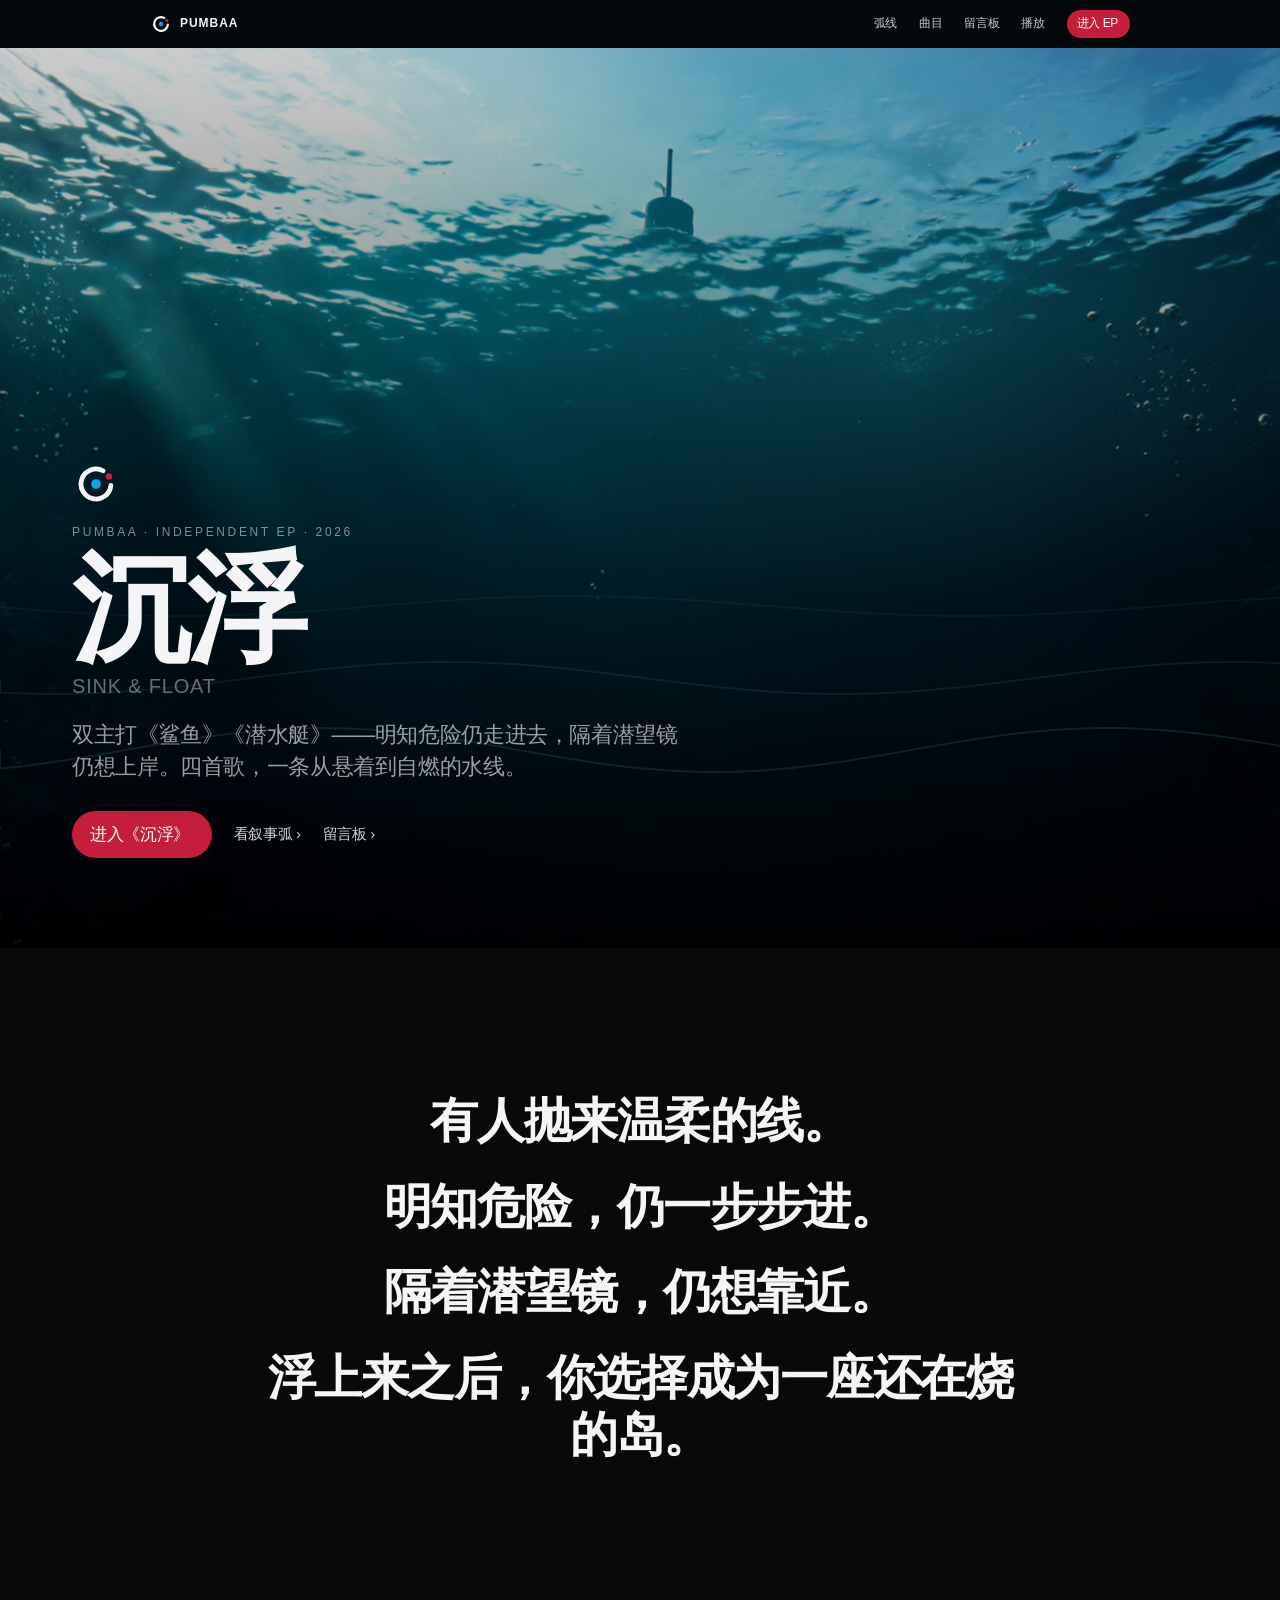
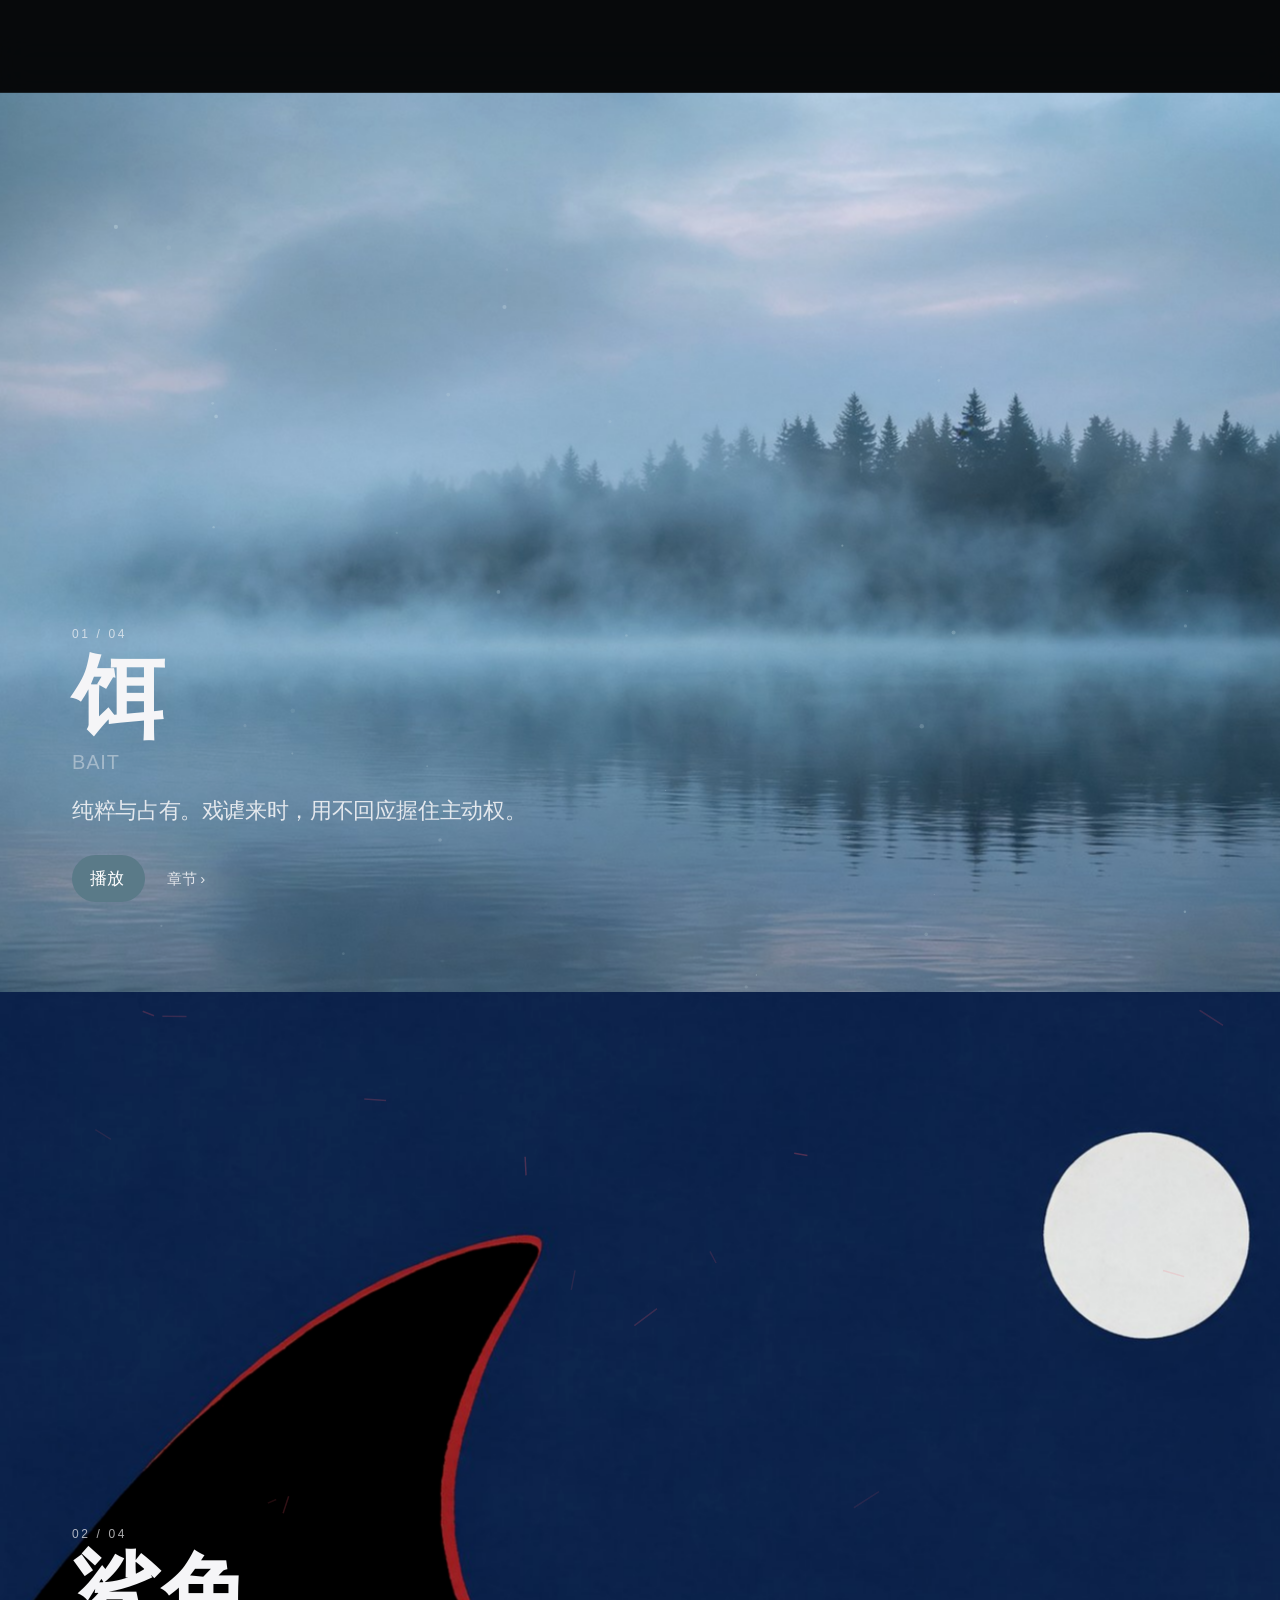
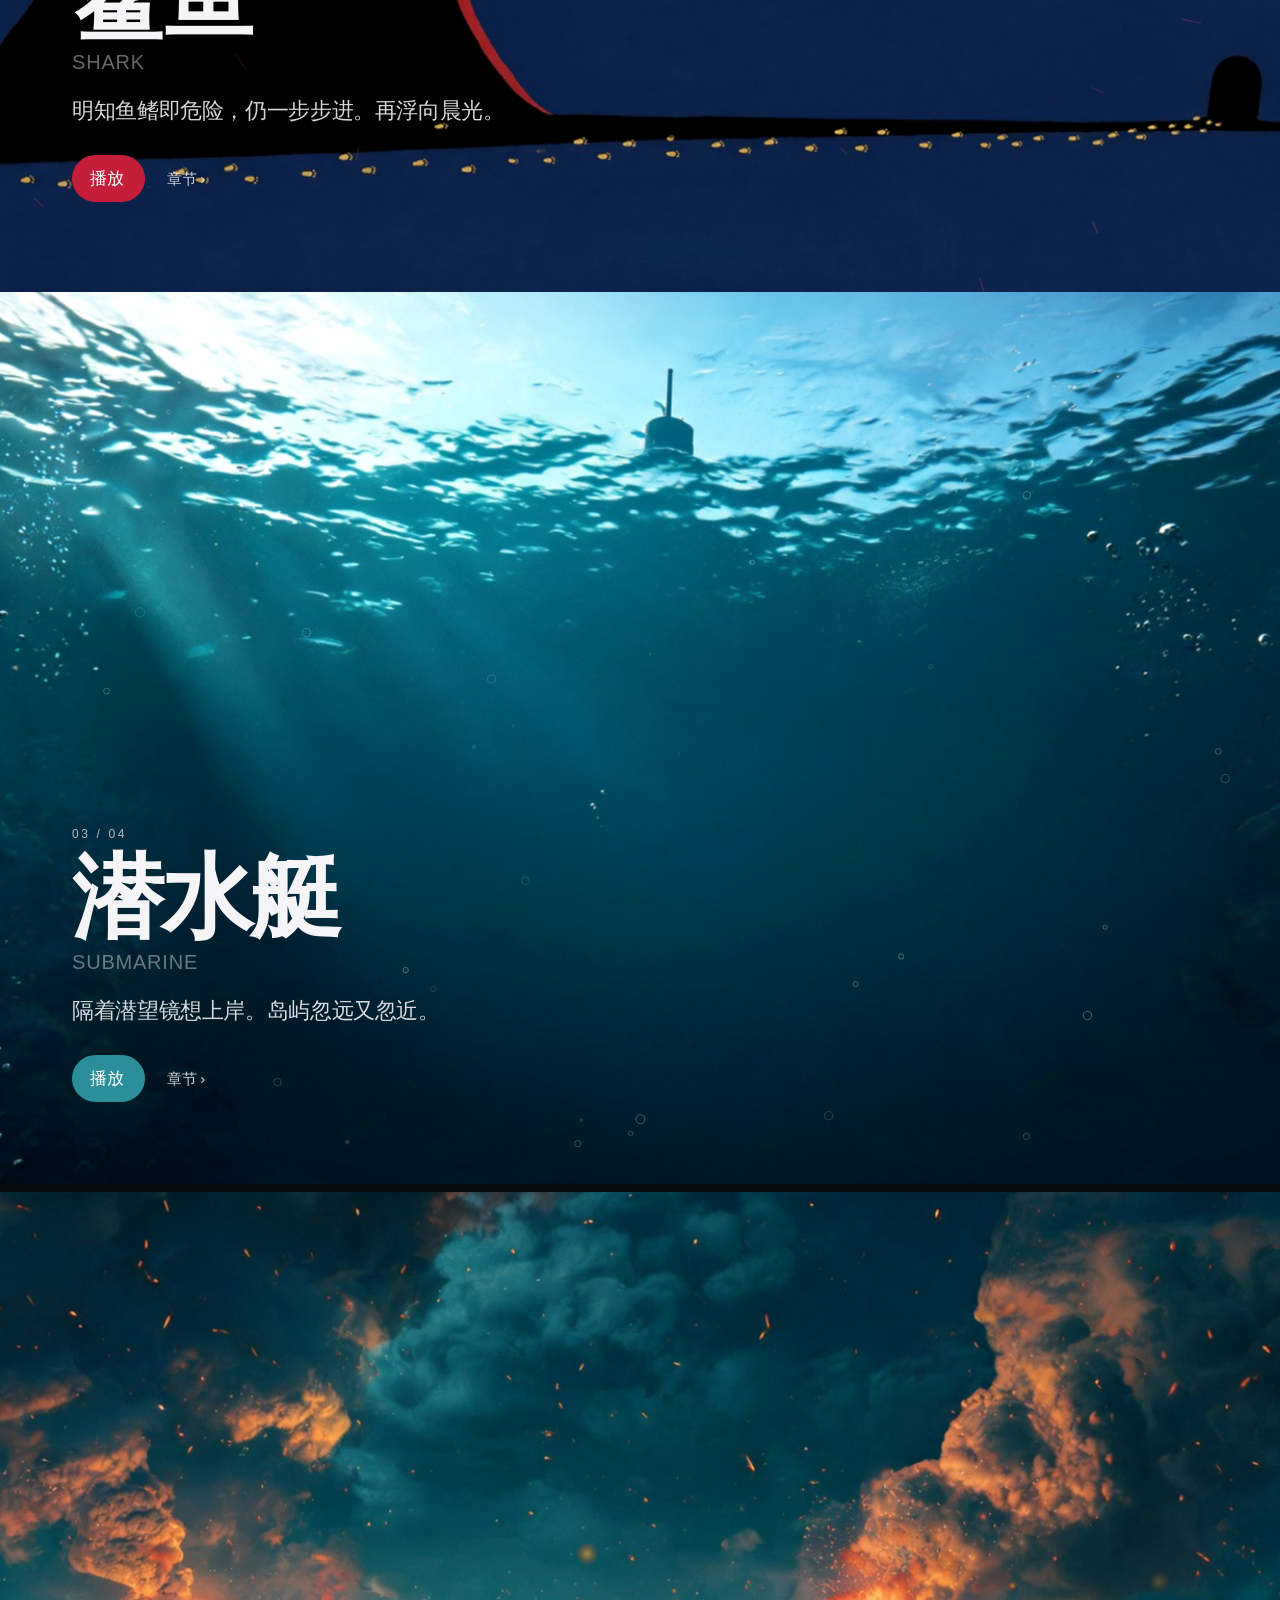
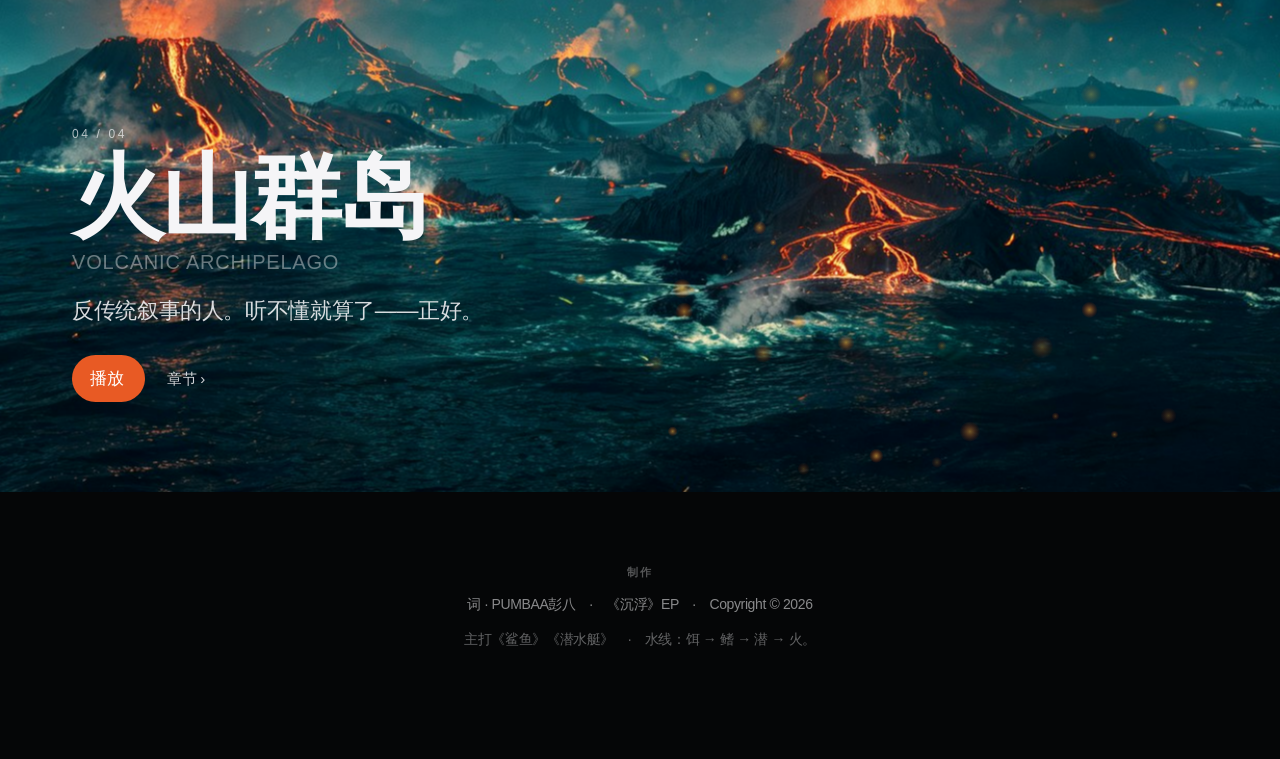
==== static/index.html @ 53f57a24 "chore: sync local updates (chenfu)" ====
<!DOCTYPE html>
<html lang="zh-CN">
<head>
<meta charset="utf-8"/>
<meta name="viewport" content="width=device-width, initial-scale=1, viewport-fit=cover"/>
<title>《沉浮》EP — PUMBAA彭八</title>
<link rel="icon" href="/brand/app-logo-mark.svg" type="image/svg+xml"/>
<link rel="stylesheet" href="assets/ep.css"/>
<link rel="stylesheet" href="assets/motion.css"/>
<link rel="stylesheet" href="assets/theme-hub.css"/>
  <link rel="apple-touch-icon" href="/icons/icon-192.png"/>
  <link rel="stylesheet" href="/cloud-ui.css?v=20260831f"/>
  <script defer src="/cloud-auth.js?v=20260831f"></script>
</head>
<body class="hub-page">
  <nav class="nav" aria-label="主导航">
    <div class="nav-inner">
      <a class="nav-brand" href="index.html">
        <svg class="brand-logo" viewBox="0 0 32 32" aria-hidden="true" focusable="false">
          <path d="M25.96 16.87A10 10 0 1 1 20.7 7.17" fill="none" stroke="#F5F5F7" stroke-width="3.2" stroke-linecap="round"/>
          <circle cx="16" cy="16" r="3.2" fill="#0EA5E9"/>
          <circle cx="24.66" cy="11" r="2.15" fill="#C41E3A"/>
        </svg>
        PUMBAA
      </a>
      <div class="nav-links">
        <a href="#arc">弧线</a>
        <a href="#tracks">曲目</a>
        <a href="/board.html?section=dev">留言板</a>
        <a href="《饵》/饵_ep/player.html?autoplay=1">播放</a>
        <a class="nav-buy" href="#t01">进入 EP</a>
      </div>
    </div>
  </nav>

  <!-- Hero：品牌主画面，一屏一构图 -->
  <header class="hub-stage hub-stage--hero" id="top">
    <div class="hub-media" aria-hidden="true">
      <img class="hub-bg" src="assets/hub/hero_ep.png" alt="" width="1600" height="900"
           onerror="this.src='assets/hub/03_bait.jpg'"/>
      <video class="hub-video" data-src="assets/hub/hero_ep.mp4" muted loop playsinline preload="none"></video>
      <div class="hub-fx hub-fx--tide" data-fx="tide"></div>
      <canvas class="hub-canvas" data-canvas="hero" width="1600" height="900"></canvas>
      <div class="hub-scrim hub-scrim--hero"></div>
    </div>
    <div class="hub-stage-copy">
      <svg class="hero-mark" viewBox="0 0 32 32" aria-hidden="true" focusable="false">
        <path d="M25.96 16.87A10 10 0 1 1 20.7 7.17" fill="none" stroke="#F5F5F7" stroke-width="3.2" stroke-linecap="round"/>
        <circle cx="16" cy="16" r="3.2" fill="#0EA5E9"/>
        <circle cx="24.66" cy="11" r="2.15" fill="#C41E3A"/>
      </svg>
      <p class="eyebrow">PUMBAA · Independent EP · 2026</p>
      <h1 class="headline">沉浮</h1>
      <p class="en">Sink &amp; Float</p>
      <p class="subhead">双主打《鲨鱼》《潜水艇》——明知危险仍走进去，隔着潜望镜仍想上岸。四首歌，一条从悬着到自燃的水线。</p>
      <div class="cta-row">
        <a class="btn-pill" href="#t01">进入《沉浮》</a>
        <a class="ghost-link" href="#arc">看叙事弧 ›</a>
        <a class="ghost-link" href="/board.html?section=dev">留言板 ›</a>
      </div>
    </div>
  </header>

  <!-- 叙事弧：曲序 饵 → 鲨鱼 → 潜水艇 → 火山群岛；主打 鲨+潜 -->
  <section class="hub-arc" id="arc">
    <p class="arc-line" data-reveal>有人抛来温柔的线。</p>
    <p class="arc-line" data-reveal>明知危险，仍一步步进。</p>
    <p class="arc-line" data-reveal>隔着潜望镜，仍想靠近。</p>
    <p class="arc-line" data-reveal>浮上来之后，你选择成为一座还在烧的岛。</p>
  </section>

  <!-- 曲目浮层导航 -->
  <nav class="track-rail" id="tracks" aria-label="曲目">
    <a href="#t01" data-track="01"><span>01</span>饵</a>
    <a href="#t02" data-track="02"><span>02</span>鲨鱼</a>
    <a href="#t03" data-track="03"><span>03</span>潜水艇</a>
    <a href="#t04" data-track="04"><span>04</span>火山群岛</a>
  </nav>

  <!-- 01 饵 -->
  <section class="hub-stage hub-stage--track" id="t01" data-theme="mist">
    <div class="hub-media" aria-hidden="true">
      <img class="hub-bg" src="assets/hub/03_bait.jpg" alt="" width="1600" height="900"/>
      <video class="hub-video" data-src="assets/hub/03_bait.mp4" muted loop playsinline preload="none"></video>
      <div class="hub-fx hub-fx--fog" data-fx="fog"></div>
      <canvas class="hub-canvas" data-canvas="motes" width="1600" height="900"></canvas>
      <div class="hub-scrim hub-scrim--mist"></div>
    </div>
    <div class="hub-stage-copy hub-stage-copy--track">
      <p class="num">01 / 04</p>
      <h2 class="track-title">饵</h2>
      <p class="en">Bait</p>
      <p class="pitch">纯粹与占有。戏谑来时，用不回应握住主动权。</p>
      <div class="cta-row">
        <a class="btn-pill btn-pill--mist" href="《饵》/饵_ep/player.html?autoplay=1">播放</a>
        <a class="ghost-link" href="《饵》/饵_ep/index.html">章节 ›</a>
      </div>
    </div>
  </section>

  <!-- 02 鲨鱼 -->
  <section class="hub-stage hub-stage--track" id="t02" data-theme="blood">
    <div class="hub-media" aria-hidden="true">
      <img class="hub-bg" src="assets/hub/02_shark.jpg" alt="" width="1600" height="900"/>
      <video class="hub-video" data-src="assets/hub/02_shark.mp4" muted loop playsinline preload="none"></video>
      <div class="hub-fx hub-fx--fin" data-fx="fin"></div>
      <canvas class="hub-canvas" data-canvas="shards" width="1600" height="900"></canvas>
      <div class="hub-scrim hub-scrim--blood"></div>
    </div>
    <div class="hub-stage-copy hub-stage-copy--track">
      <p class="num">02 / 04</p>
      <h2 class="track-title">鲨鱼</h2>
      <p class="en">Shark</p>
      <p class="pitch">明知鱼鳍即危险，仍一步步进。再浮向晨光。</p>
      <div class="cta-row">
        <a class="btn-pill btn-pill--blood" href="《鲨鱼》/鲨鱼_EP_5.1/player.html?autoplay=1">播放</a>
        <a class="ghost-link" href="《鲨鱼》/鲨鱼_EP_5.1/index.html">章节 ›</a>
      </div>
    </div>
  </section>

  <!-- 03 潜水艇 -->
  <section class="hub-stage hub-stage--track" id="t03" data-theme="deep">
    <div class="hub-media" aria-hidden="true">
      <img class="hub-bg" src="assets/hub/01_submarine.jpg" alt="" width="1600" height="900"/>
      <video class="hub-video" data-src="assets/hub/01_submarine.mp4" muted loop playsinline preload="none"></video>
      <div class="hub-fx hub-fx--caustic" data-fx="caustic"></div>
      <canvas class="hub-canvas" data-canvas="bubbles" width="1600" height="900"></canvas>
      <div class="hub-scrim"></div>
    </div>
    <div class="hub-stage-copy hub-stage-copy--track">
      <p class="num">03 / 04</p>
      <h2 class="track-title">潜水艇</h2>
      <p class="en">Submarine</p>
      <p class="pitch">隔着潜望镜想上岸。岛屿忽远又忽近。</p>
      <div class="cta-row">
        <a class="btn-pill btn-pill--cyan" href="《潜水艇》/潜水艇_ep/player.html?autoplay=1">播放</a>
        <a class="ghost-link" href="《潜水艇》/潜水艇_ep/index.html">章节 ›</a>
      </div>
    </div>
  </section>

  <!-- 04 火山群岛 -->
  <section class="hub-stage hub-stage--track" id="t04" data-theme="ember">
    <div class="hub-media" aria-hidden="true">
      <img class="hub-bg" src="assets/hub/04_volcano.jpg" alt="" width="1600" height="900"/>
      <video class="hub-video" data-src="assets/hub/04_volcano.mp4" muted loop playsinline preload="none"></video>
      <div class="hub-fx hub-fx--heat" data-fx="heat"></div>
      <canvas class="hub-canvas" data-canvas="embers" width="1600" height="900"></canvas>
      <div class="hub-scrim hub-scrim--ember"></div>
    </div>
    <div class="hub-stage-copy hub-stage-copy--track">
      <p class="num">04 / 04</p>
      <h2 class="track-title">火山群岛</h2>
      <p class="en">Volcanic Archipelago</p>
      <p class="pitch">反传统叙事的人。听不懂就算了——正好。</p>
      <div class="cta-row">
        <a class="btn-pill btn-pill--ember" href="《火山群岛》/火山群岛_ep/player.html?autoplay=1">播放</a>
        <a class="ghost-link" href="《火山群岛》/火山群岛_ep/index.html">章节 ›</a>
      </div>
    </div>
  </section>

  <footer class="hub-foot">
    <p class="eyebrow">制作</p>
    <p>词 · PUMBAA彭八　·　《沉浮》EP　·　Copyright © 2026</p>
    <p class="hub-foot-note">主打《鲨鱼》《潜水艇》　·　水线：饵 → 鳍 → 潜 → 火。</p>
  </footer>

  <script src="assets/hub.js"></script>
</body>
</html>
---- static/assets/ep.css ----
/* SHARK EP — 参考 apple.com.cn/iphone-17-pro 章节节奏 */
:root {
  --black: #000;
  --ink: #1d1d1f;
  --gray: #f5f5f7;
  --white: #fff;
  --muted: rgba(0, 0, 0, 0.56);
  --muted2: rgba(0, 0, 0, 0.48);
  --muted-dark: rgba(255, 255, 255, 0.64);
  /* 主题红：对齐鱼鳍血红边线 */
  --accent: #c41e3a;
  --accent-hover: #a81832;
  --blue: var(--accent);
  --link: #c41e3a;
  --link-dark: #ff5a6e;
  --fin-icon: url("data:image/svg+xml,%3Csvg%20xmlns%3D%27http%3A%2F%2Fwww.w3.org%2F2000%2Fsvg%27%20viewBox%3D%270%200%2028%2016%27%20fill%3D%27none%27%3E%3Cg%20transform%3D%27translate%2828%200%29%20scale%28-1%201%29%27%3E%3Cpath%20d%3D%22M2.2%209.2C5.2%206.2%2010.2%204.6%2015.2%205.2c2.4.3%204.6%201.1%206.6%202.1l3.4-1.3-1.5%202.4%201.9%201.5-3.8.2c-2.6.1-5.2.8-7.4%202.1-2.4%201.4-5.3%201.6-8.1.4L2%2011.8l.2-2.6z%22%20fill%3D%22%23fff%22%2F%3E%3Cpath%20d%3D%22M11.2%205.4L13.6.9l2.5%204.3%22%20fill%3D%22%23fff%22%2F%3E%3Cpath%20d%3D%22M13.6.9L16.1%205.2%22%20stroke%3D%22%23ff8a96%22%20stroke-width%3D%221.35%22%20stroke-linecap%3D%22round%22%2F%3E%3Ccircle%20cx%3D%225.1%22%20cy%3D%228.4%22%20r%3D%22.55%22%20fill%3D%22%231a1a1a%22%2F%3E%3C%2Fg%3E%3C%2Fsvg%3E");
  --font: "SF Pro Display", "SF Pro Text", "PingFang SC", "Microsoft YaHei",
    "Helvetica Neue", Helvetica, Arial, sans-serif;
  --max: 980px;
  --wide: 1080px;
  --ease: cubic-bezier(0.25, 0.1, 0.25, 1);
}

*, *::before, *::after { box-sizing: border-box; }
html { scroll-behavior: smooth; scroll-padding-top: 96px; }
body {
  margin: 0;
  background: var(--gray);
  color: var(--ink);
  font-family: var(--font);
  font-size: 17px;
  line-height: 1.47059;
  letter-spacing: -0.022em;
  -webkit-font-smoothing: antialiased;
}
a { color: var(--link); text-decoration: none; }
a:hover { text-decoration: underline; text-underline-offset: 3px; }
img { display: block; max-width: 100%; height: auto; }

.nav {
  position: sticky; top: 0; z-index: 70;
  height: 48px;
  background: rgba(22, 22, 23, 0.86);
  backdrop-filter: saturate(180%) blur(20px);
  -webkit-backdrop-filter: saturate(180%) blur(20px);
}
.nav-inner {
  max-width: 1024px; margin: 0 auto; height: 100%;
  padding: 0 22px;
  display: flex; align-items: center; justify-content: space-between;
  font-size: 12px; color: #f5f5f7;
  min-width: 0;
}
.nav a { color: #f5f5f7; opacity: .8; text-decoration: none; }
.nav a:hover { opacity: 1; text-decoration: none; }
.nav-brand {
  display: inline-flex; align-items: center; gap: 8px;
  font-weight: 600; letter-spacing: .08em; opacity: 1 !important; flex-shrink: 0;
}
.nav-brand .brand-logo { width: 22px; height: 22px; display: block; flex-shrink: 0; }
.nav-brand:not(:has(.brand-logo))::before {
  content: "";
  width: 22px; height: 22px; flex-shrink: 0;
  background: url("data:image/svg+xml,%3Csvg xmlns='http://www.w3.org/2000/svg' viewBox='0 0 32 32' fill='none'%3E%3Cpath d='M25.96 16.87A10 10 0 1 1 20.7 7.17' stroke='%23F5F5F7' stroke-width='3.2' stroke-linecap='round'/%3E%3Ccircle cx='16' cy='16' r='3.2' fill='%230EA5E9'/%3E%3Ccircle cx='24.66' cy='11' r='2.15' fill='%23C41E3A'/%3E%3C/svg%3E") center / contain no-repeat;
}
.nav-links { display: flex; gap: 22px; align-items: center; min-width: 0; }
.nav-links a, .nav-user { white-space: nowrap; }
.nav-buy {
  display: inline-flex; align-items: center; gap: 6px;
  padding: 5px 12px 5px 10px; border-radius: 980px;
  background: var(--accent); color: #fff !important; opacity: 1 !important;
}
.nav-buy::before {
  content: "";
  width: 18px; height: 11px; flex-shrink: 0;
  background: var(--fin-icon) center / contain no-repeat;
}
.nav-buy:hover { background: var(--accent-hover); }

/* iPhone 产品页式分段导航 */
.subnav {
  position: sticky; top: 48px; z-index: 65;
  background: rgba(245, 245, 247, 0.86);
  backdrop-filter: saturate(180%) blur(16px);
  -webkit-backdrop-filter: saturate(180%) blur(16px);
  border-bottom: 1px solid rgba(0,0,0,.08);
}
.subnav-inner {
  max-width: var(--wide); margin: 0 auto;
  padding: 0 16px;
  display: flex; gap: 4px; overflow-x: auto;
  scrollbar-width: none;
}
.subnav-inner::-webkit-scrollbar { display: none; }
.subnav a {
  flex: 0 0 auto;
  padding: 12px 14px;
  font-size: 12px; font-weight: 500;
  color: var(--ink); opacity: .55; text-decoration: none;
  white-space: nowrap;
}
.subnav a:hover { opacity: 1; text-decoration: none; }

.hero {
  position: relative;
  min-height: calc(100vh - 48px);
  display: grid; place-items: center;
  overflow: hidden; background: #000; color: #fff; text-align: center;
}
.hero-media { position: absolute; inset: 0; }
.hero-media img { width: 100%; height: 100%; object-fit: cover; object-position: center; }
.hero-scrim {
  position: absolute; inset: 0;
  background: linear-gradient(180deg, rgba(0,0,0,.5) 0%, rgba(0,0,0,.25) 40%, rgba(0,0,0,.78) 100%);
}
.hero-copy { position: relative; z-index: 2; padding: 56px 22px 72px; max-width: 720px; }
.eyebrow {
  margin: 0 0 8px;
  font-size: 19px; font-weight: 600; letter-spacing: .01em;
}
.headline {
  margin: 0;
  font-size: clamp(48px, 10vw, 80px);
  font-weight: 600; letter-spacing: -.025em; line-height: 1.05;
}
.en {
  margin-top: 8px;
  font-size: 18px; letter-spacing: .34em; text-transform: uppercase;
  color: var(--muted-dark);
}
.subhead {
  margin: 16px auto 0;
  max-width: 28em;
  font-size: 19px; line-height: 1.42; color: var(--muted-dark);
}
.cta-row {
  margin-top: 22px;
  display: flex; justify-content: center; flex-wrap: wrap; gap: 22px;
  font-size: 17px;
}
.cta-row a { color: var(--link-dark); }
.btn-pill {
  display: inline-flex; align-items: center; justify-content: center; gap: 8px;
  padding: 11px 22px 11px 18px; border-radius: 980px;
  background: var(--accent); color: #fff !important;
  text-decoration: none !important;
}
.btn-pill::before {
  content: "";
  width: 18px; height: 11px; flex-shrink: 0;
  background: var(--fin-icon) center / contain no-repeat;
}
.btn-pill:hover { background: var(--accent-hover); }

/* 章节：词 + 意向卡 */
.chapter {
  padding: 88px 22px;
}
.chapter--light { background: var(--gray); color: var(--ink); }
.chapter--dark { background: var(--black); color: var(--white); }
.chapter--white { background: var(--white); color: var(--ink); }

.chapter-grid {
  max-width: var(--wide);
  margin: 0 auto;
  display: grid;
  grid-template-columns: minmax(200px, 320px) minmax(280px, 1fr);
  gap: 48px 56px;
  align-items: center;
}
.chapter-grid.reverse { grid-template-columns: minmax(280px, 1fr) minmax(200px, 320px); }
.chapter-grid.reverse .chapter-card { order: 2; }
.chapter-grid.reverse .chapter-copy { order: 1; }

@media (max-width: 860px) {
  .nav {
    height: auto;
    min-height: 48px;
  }
  .nav-inner {
    padding: 8px 14px;
    gap: 10px;
  }
  .nav-links {
    gap: 8px;
    flex: 1;
    justify-content: flex-end;
  }
  /* 手机顶栏只留品牌 + 登录/退出，避免汉字被挤成竖排 */
  body.hub-page .nav-links > a:not(.nav-login):not(.nav-logout) {
    display: none;
  }
  body.player-page .nav-links > a:not(.nav-login):not(.nav-logout) {
    display: none;
  }
  .nav-user { display: none; }
  .nav-buy { padding: 5px 12px; }
  .nav-buy::before { display: none; }

  .chapter-grid,
  .chapter-grid.reverse {
    grid-template-columns: 1fr;
    justify-items: center;
    text-align: center;
    gap: 28px;
  }
  .chapter-grid.reverse .chapter-card,
  .chapter-grid.reverse .chapter-copy { order: initial; }
  .chapter-copy { text-align: center; }
  .lyrics { text-align: left; }
}

.chapter-card {
  width: min(320px, 78vw);
  border-radius: 16px;
  overflow: hidden;
  box-shadow: 0 16px 40px rgba(0,0,0,.18);
  background: #111;
  line-height: 0;
}
.chapter-card img { width: 100%; }

.chapter-kicker {
  margin: 0 0 8px;
  font-size: 14px; font-weight: 600;
  letter-spacing: .12em; text-transform: uppercase;
  opacity: .55;
}
.chapter-title {
  margin: 0;
  font-size: clamp(32px, 5vw, 44px);
  font-weight: 600; letter-spacing: -.02em; line-height: 1.1;
}
.chapter-lead {
  margin: 12px 0 0;
  font-size: 19px; line-height: 1.4;
  color: var(--muted);
  max-width: 28em;
}
.chapter--dark .chapter-lead { color: var(--muted-dark); }

.lyrics {
  margin: 28px 0 0;
  font-size: 21px; font-weight: 400;
  line-height: 1.62; letter-spacing: -.01em;
  white-space: pre-wrap;
}

.closer {
  padding: 100px 22px;
  text-align: center;
  background: var(--white);
}
.closer .headline { font-size: clamp(36px, 6vw, 52px); }
.closer .subhead { color: var(--muted); }

.foot {
  background: var(--gray);
  border-top: 1px solid rgba(0,0,0,.08);
  padding: 28px 22px 48px;
  font-size: 12px; color: var(--muted2); line-height: 1.55;
}
.foot-inner {
  max-width: var(--max); margin: 0 auto;
  display: flex; justify-content: space-between; gap: 12px; flex-wrap: wrap;
}
.foot a { color: var(--link); }

@media (prefers-reduced-motion: reduce) {
  html { scroll-behavior: auto; }
}
---- static/assets/motion.css ----
/* 滚动显现 + 视差 + 播放器 */
.reveal {
  opacity: 0;
  transform: translateY(28px);
  transition: opacity .8s cubic-bezier(.25,.1,.25,1), transform .8s cubic-bezier(.25,.1,.25,1);
}
.reveal.is-in {
  opacity: 1;
  transform: none;
}
.chapter-card {
  transition: transform .6s cubic-bezier(.25,.1,.25,1);
}
.chapter.is-in .chapter-card {
  transform: translateY(0);
}
.hero-copy {
  opacity: 0;
  transform: translateY(20px);
  animation: heroIn 1s .15s cubic-bezier(.25,.1,.25,1) forwards;
}
@keyframes heroIn {
  to { opacity: 1; transform: none; }
}
.hero-media img {
  transform: scale(1.06);
  transition: transform 1.4s cubic-bezier(.25,.1,.25,1);
}
.hero.is-ready .hero-media img { transform: scale(1); }

.subnav a.is-active {
  opacity: 1;
}

/* —— 独立播放 / 歌词卡页 —— */
.player-page {
  min-height: 100vh;
  background: #000;
  color: #fff;
}
.player-page .foot {
  background: #000;
  border-top: 1px solid rgba(255,255,255,.08);
  color: rgba(255,255,255,.42);
  padding: 28px 22px 110px;
}
.player-shell {
  max-width: 1080px;
  margin: 0 auto;
  padding: 72px 22px 120px;
  display: grid;
  grid-template-columns: minmax(240px, 380px) minmax(280px, 1fr);
  gap: 48px;
  align-items: start;
}
@media (max-width: 860px) {
  .player-shell {
    grid-template-columns: 1fr;
    justify-items: center;
    padding: 16px 16px 120px;
    gap: 16px;
  }
  .lyric-card-stage {
    position: relative;
    top: auto;
    width: min(240px, 58vw);
    z-index: 1;
  }
  .player-panel {
    position: relative;
    z-index: 2;
    max-width: 100%;
  }
  .player-panel .headline { font-size: 32px; }
  .sync-lyrics {
    max-height: none;
    overflow: visible;
    margin-top: 20px;
  }
  .sync-block pre { font-size: 17px; }
  .transport { margin-top: 12px; padding: 12px; }
  .transport .row { gap: 8px; }
  .transport button { padding: 8px 12px; font-size: 13px; }
  .card-back-home { margin-top: 12px; padding: 8px 14px; font-size: 13px; }
  .floating-dock {
    bottom: max(10px, env(safe-area-inset-bottom, 0px));
    gap: 4px;
    padding: 8px;
    max-width: calc(100vw - 16px);
  }
  .floating-dock a { font-size: 12px; padding: 6px 10px; }
}

.lyric-card-stage {
  position: sticky;
  top: 72px;
  width: min(380px, 86vw);
}
.lyric-card-stage .tarot-frame {
  border-radius: 18px;
  overflow: hidden;
  box-shadow: 0 24px 60px rgba(0,0,0,.45);
  line-height: 0;
  background: #111;
}
.lyric-card-stage img { width: 100%; }

.player-panel { width: 100%; max-width: 560px; }
.player-panel .eyebrow { color: rgba(255,255,255,.55); }
.player-panel .headline {
  font-size: clamp(40px, 7vw, 56px);
  margin: 0;
}
.player-panel .meta {
  margin-top: 10px;
  font-size: 14px;
  color: rgba(255,255,255,.55);
  letter-spacing: .02em;
}

.transport {
  margin-top: 28px;
  padding: 18px;
  border-radius: 18px;
  background: rgba(255,255,255,.06);
  border: 1px solid rgba(255,255,255,.08);
}
.transport audio { width: 100%; height: 40px; }
.transport .row {
  margin-top: 14px;
  display: flex; gap: 10px; flex-wrap: wrap; align-items: center;
}
.transport button {
  border: 0;
  border-radius: 980px;
  padding: 10px 18px;
  background: #c41e3a;
  color: #fff;
  font: inherit;
  font-size: 14px;
  cursor: pointer;
  display: inline-flex;
  align-items: center;
  gap: 7px;
}
.transport button:not(.ghost)::before {
  content: "";
  width: 18px; height: 11px; flex-shrink: 0;
  background: url("data:image/svg+xml,%3Csvg%20xmlns%3D%27http%3A%2F%2Fwww.w3.org%2F2000%2Fsvg%27%20viewBox%3D%270%200%2028%2016%27%20fill%3D%27none%27%3E%3Cg%20transform%3D%27translate%2828%200%29%20scale%28-1%201%29%27%3E%3Cpath%20d%3D%22M2.2%209.2C5.2%206.2%2010.2%204.6%2015.2%205.2c2.4.3%204.6%201.1%206.6%202.1l3.4-1.3-1.5%202.4%201.9%201.5-3.8.2c-2.6.1-5.2.8-7.4%202.1-2.4%201.4-5.3%201.6-8.1.4L2%2011.8l.2-2.6z%22%20fill%3D%22%23fff%22%2F%3E%3Cpath%20d%3D%22M11.2%205.4L13.6.9l2.5%204.3%22%20fill%3D%22%23fff%22%2F%3E%3Cpath%20d%3D%22M13.6.9L16.1%205.2%22%20stroke%3D%22%23ff8a96%22%20stroke-width%3D%221.35%22%20stroke-linecap%3D%22round%22%2F%3E%3Ccircle%20cx%3D%225.1%22%20cy%3D%228.4%22%20r%3D%22.55%22%20fill%3D%22%231a1a1a%22%2F%3E%3C%2Fg%3E%3C%2Fsvg%3E") center / contain no-repeat;
}
.transport button.ghost {
  background: transparent;
  border: 1px solid rgba(255,255,255,.25);
}
.transport button.ghost::before { display: none; }
.transport button:not(.ghost):hover { background: #a81832; }
.transport .hint {
  margin-top: 10px;
  font-size: 12px;
  color: rgba(255,255,255,.4);
}
.transport .version-switch,
.transport .track-switch {
  display: inline-flex;
  align-items: center;
  gap: 6px;
  margin-left: 2px;
  padding-left: 12px;
  border-left: 1px solid rgba(255,255,255,.18);
}
.transport .version-switch .v-label,
.transport .track-switch .v-label {
  font-size: 12px;
  color: rgba(255,255,255,.42);
  letter-spacing: 0.04em;
  user-select: none;
}
.transport .version-switch button.ghost,
.transport .track-switch button.ghost {
  min-width: 44px;
  padding: 8px 12px;
  font-variant-numeric: tabular-nums;
}
.transport .version-switch button.ghost.is-on,
.transport .track-switch button.ghost.is-on {
  background: rgba(255,255,255,.12);
  border-color: rgba(255,255,255,.5);
  color: #fff;
}

.sync-lyrics {
  margin-top: 36px;
  max-height: min(58vh, 560px);
  overflow: auto;
  padding-right: 8px;
}
.sync-block {
  margin-bottom: 28px;
  opacity: .38;
  transition: opacity .35s ease, transform .35s ease;
  transform: translateX(0);
}
.sync-block.is-on {
  opacity: 1;
  transform: translateX(4px);
}
.sync-block .k {
  font-size: 11px;
  letter-spacing: .16em;
  text-transform: uppercase;
  color: rgba(255,255,255,.45);
  margin-bottom: 8px;
}
.sync-block pre {
  margin: 0;
  font-family: inherit;
  font-size: 20px;
  line-height: 1.65;
  white-space: pre-wrap;
  color: #fff;
}

.mood-rail {
  margin-top: 22px;
  display: flex; gap: 8px; flex-wrap: wrap;
}
.mood-rail a {
  width: 12px; height: 12px; border-radius: 50%;
  text-decoration: none;
  opacity: .7;
}
.mood-rail a:hover { opacity: 1; transform: scale(1.2); }

.floating-dock {
  position: fixed;
  left: 50%;
  bottom: 22px;
  transform: translateX(-50%);
  z-index: 80;
  display: flex; gap: 10px;
  padding: 10px 12px;
  border-radius: 980px;
  background: rgba(22,22,23,.88);
  backdrop-filter: blur(16px);
  box-shadow: 0 12px 40px rgba(0,0,0,.35);
}
.floating-dock a {
  color: #f5f5f7;
  text-decoration: none;
  font-size: 13px;
  padding: 8px 14px;
  border-radius: 980px;
}
.floating-dock a.primary {
  display: inline-flex;
  align-items: center;
  gap: 7px;
  background: #c41e3a;
  padding-left: 12px;
}
.floating-dock a.primary::before {
  content: "";
  width: 18px; height: 11px; flex-shrink: 0;
  background: url("data:image/svg+xml,%3Csvg%20xmlns%3D%27http%3A%2F%2Fwww.w3.org%2F2000%2Fsvg%27%20viewBox%3D%270%200%2028%2016%27%20fill%3D%27none%27%3E%3Cg%20transform%3D%27translate%2828%200%29%20scale%28-1%201%29%27%3E%3Cpath%20d%3D%22M2.2%209.2C5.2%206.2%2010.2%204.6%2015.2%205.2c2.4.3%204.6%201.1%206.6%202.1l3.4-1.3-1.5%202.4%201.9%201.5-3.8.2c-2.6.1-5.2.8-7.4%202.1-2.4%201.4-5.3%201.6-8.1.4L2%2011.8l.2-2.6z%22%20fill%3D%22%23fff%22%2F%3E%3Cpath%20d%3D%22M11.2%205.4L13.6.9l2.5%204.3%22%20fill%3D%22%23fff%22%2F%3E%3Cpath%20d%3D%22M13.6.9L16.1%205.2%22%20stroke%3D%22%23ff8a96%22%20stroke-width%3D%221.35%22%20stroke-linecap%3D%22round%22%2F%3E%3Ccircle%20cx%3D%225.1%22%20cy%3D%228.4%22%20r%3D%22.55%22%20fill%3D%22%231a1a1a%22%2F%3E%3C%2Fg%3E%3C%2Fsvg%3E") center / contain no-repeat;
}
.floating-dock a.primary:hover { background: #a81832; }
.floating-dock a:hover { text-decoration: none; opacity: .92; }

@media (prefers-reduced-motion: reduce) {
  .reveal, .hero-copy, .hero-media img, .sync-block {
    opacity: 1 !important;
    transform: none !important;
    animation: none !important;
    transition: none !important;
  }
}

/* 须在 .lyric-card-stage { sticky } 之后，否则窄屏规则会被盖掉 */
@media (max-width: 860px) {
  .lyric-card-stage {
    position: relative;
    top: auto;
    width: min(240px, 58vw);
    z-index: 1;
  }
  .player-panel { z-index: 2; max-width: 100%; }
  .player-shell { padding-bottom: 140px; }
  .floating-dock {
    bottom: max(10px, env(safe-area-inset-bottom, 0px));
    z-index: 80;
  }
}
---- static/assets/theme-hub.css ----
/* 《沉浮》EP Hub — 沉浸分曲（参考 Apple 产品页节奏） */
body.hub-page {
  background: #07090b;
  color: #f5f5f7;
  overflow-x: hidden;
}

body.hub-page .nav {
  background: rgba(8, 10, 12, 0.72);
}
body.hub-page .nav-buy::before,
body.hub-page .btn-pill::before {
  display: none;
}
body.hub-page .cta-row {
  justify-content: flex-start;
  margin-top: 0;
}
body.hub-page .cta-row a {
  color: inherit;
}
body.hub-page .hero-mark {
  width: 48px;
  height: 48px;
  display: block;
  margin: 0 0 16px;
}
body.hub-page .hub-stage-copy .eyebrow {
  font-size: 12px;
  font-weight: 500;
  letter-spacing: 0.22em;
  text-transform: uppercase;
  opacity: 0.7;
  color: rgba(245, 245, 247, 0.75);
}
body.hub-page .hub-stage-copy .subhead,
body.hub-page .hub-stage-copy .en {
  color: rgba(245, 245, 247, 0.72);
  margin-left: 0;
  margin-right: 0;
}

/* 氛围视频：有源时叠在静图上缓慢呼吸 */
.hub-video {
  position: absolute;
  inset: 0;
  width: 100%;
  height: 100%;
  object-fit: cover;
  opacity: 0;
  transition: opacity 1.2s ease;
  pointer-events: none;
}
.hub-video.is-ready {
  opacity: 0.68;
  mix-blend-mode: soft-light;
}
.hub-stage--hero .hub-video.is-ready {
  opacity: 0.5;
}
.hub-stage--track .hub-video.is-ready {
  opacity: 0.62;
  mix-blend-mode: overlay;
}

/* —— 全幅舞台 —— */
.hub-stage {
  position: relative;
  min-height: 100vh;
  min-height: 100dvh;
  display: grid;
  align-items: end;
  overflow: hidden;
  color: #f5f5f7;
}
.hub-stage--hero {
  align-items: end;
}
.hub-media {
  position: absolute;
  inset: 0;
  z-index: 0;
}
.hub-bg {
  width: 100%;
  height: 100%;
  object-fit: cover;
  transform: scale(1.06);
  filter: saturate(0.92) contrast(1.05);
  will-change: transform;
  transition: transform 1.2s cubic-bezier(0.25, 0.1, 0.25, 1);
}
.hub-stage.is-in .hub-bg {
  transform: scale(1);
}
.hub-scrim {
  position: absolute;
  inset: 0;
  background:
    linear-gradient(180deg, rgba(0,0,0,.18) 0%, rgba(0,0,0,.25) 40%, rgba(0,0,0,.78) 100%);
  pointer-events: none;
}
.hub-scrim--hero {
  background:
    radial-gradient(ellipse 70% 55% at 70% 30%, rgba(42,143,154,.22), transparent 58%),
    linear-gradient(180deg, rgba(0,0,0,.2) 0%, rgba(0,0,0,.55) 55%, rgba(0,0,0,.88) 100%);
}
.hub-scrim--blood {
  background:
    radial-gradient(ellipse 60% 50% at 30% 40%, rgba(196,30,58,.28), transparent 55%),
    linear-gradient(180deg, rgba(10,0,4,.25) 0%, rgba(0,0,0,.82) 100%);
}
.hub-scrim--mist {
  background:
    radial-gradient(ellipse 70% 60% at 60% 35%, rgba(160,190,200,.2), transparent 60%),
    linear-gradient(180deg, rgba(20,28,34,.2) 0%, rgba(12,16,20,.78) 100%);
}
.hub-scrim--ember {
  background:
    radial-gradient(ellipse 65% 55% at 75% 45%, rgba(232,90,36,.32), transparent 55%),
    linear-gradient(180deg, rgba(20,10,6,.25) 0%, rgba(0,0,0,.84) 100%);
}

.hub-canvas,
.hub-fx {
  position: absolute;
  inset: 0;
  width: 100%;
  height: 100%;
  pointer-events: none;
}
.hub-canvas { z-index: 1; opacity: .85; }
.hub-fx { z-index: 1; mix-blend-mode: soft-light; }

/* 概念动画层 */
.hub-fx--tide {
  background:
    radial-gradient(ellipse 40% 20% at 20% 80%, rgba(94,200,216,.25), transparent 70%),
    radial-gradient(ellipse 35% 18% at 80% 70%, rgba(42,143,154,.2), transparent 70%);
  animation: tideDrift 9s ease-in-out infinite alternate;
}
.hub-fx--caustic {
  background:
    repeating-linear-gradient(
      115deg,
      transparent 0 18px,
      rgba(120, 220, 230, 0.05) 18px 20px,
      transparent 20px 40px
    );
  animation: causticShift 7s linear infinite;
  opacity: .7;
}
.hub-fx--fin {
  background:
    linear-gradient(120deg, transparent 40%, rgba(255,90,110,.12) 50%, transparent 60%);
  background-size: 200% 100%;
  animation: finSweep 6.5s ease-in-out infinite;
}
.hub-fx--fog {
  background:
    radial-gradient(circle at 30% 40%, rgba(230,240,245,.18), transparent 40%),
    radial-gradient(circle at 70% 60%, rgba(180,200,210,.14), transparent 45%);
  animation: fogBreath 8s ease-in-out infinite;
}
.hub-fx--heat {
  background:
    radial-gradient(ellipse 50% 40% at 70% 60%, rgba(255,120,40,.22), transparent 60%);
  animation: heatPulse 4.8s ease-in-out infinite;
}

@keyframes tideDrift {
  from { transform: translate3d(-2%, 1%, 0) scale(1); }
  to { transform: translate3d(3%, -2%, 0) scale(1.05); }
}
@keyframes causticShift {
  from { background-position: 0 0; }
  to { background-position: 120px 40px; }
}
@keyframes finSweep {
  0%, 100% { background-position: 100% 0; opacity: .35; }
  50% { background-position: 0% 0; opacity: .7; }
}
@keyframes fogBreath {
  0%, 100% { opacity: .45; transform: scale(1); }
  50% { opacity: .8; transform: scale(1.08); }
}
@keyframes heatPulse {
  0%, 100% { opacity: .4; transform: scale(1); }
  50% { opacity: .85; transform: scale(1.06); }
}

.hub-stage-copy {
  position: relative;
  z-index: 3;
  padding: 0 clamp(22px, 6vw, 72px) clamp(48px, 10vh, 96px);
  max-width: 920px;
}
.hub-stage-copy .eyebrow,
.hub-stage-copy .num {
  letter-spacing: .22em;
  text-transform: uppercase;
  font-size: 12px;
  opacity: .7;
  margin: 0 0 12px;
}
.hub-stage-copy .headline {
  font-size: clamp(64px, 12vw, 120px);
  line-height: .9;
  margin: 0 0 10px;
  font-weight: 600;
  letter-spacing: -0.04em;
}
.hub-stage-copy .track-title {
  font-size: clamp(48px, 9vw, 92px);
  line-height: .92;
  margin: 0 0 8px;
  font-weight: 600;
  letter-spacing: -0.035em;
}
.hub-stage-copy .en {
  margin: 0 0 18px;
  opacity: .58;
  font-size: clamp(15px, 2vw, 20px);
  letter-spacing: .04em;
  text-transform: uppercase;
}
.hub-stage-copy .subhead,
.hub-stage-copy .pitch {
  max-width: 28em;
  margin: 0 0 28px;
  font-size: clamp(17px, 2.1vw, 22px);
  line-height: 1.45;
  opacity: .88;
}
.cta-row {
  display: flex;
  flex-wrap: wrap;
  gap: 16px 22px;
  align-items: center;
}
.ghost-link {
  color: rgba(245,245,247,.85) !important;
  text-decoration: none !important;
  font-size: 15px;
}
.ghost-link:hover { opacity: .7; }

.btn-pill--cyan { background: #2a8f9a; }
.btn-pill--cyan:hover { background: #1f6f78; }
.btn-pill--blood { background: #c41e3a; }
.btn-pill--blood:hover { background: #a81832; }
.btn-pill--mist { background: #5a7a88; }
.btn-pill--mist:hover { background: #3d5a66; }
.btn-pill--ember { background: #e85a24; }
.btn-pill--ember:hover { background: #c44718; }

/* 叙事弧 */
.hub-arc {
  padding: clamp(80px, 16vh, 160px) clamp(22px, 8vw, 96px);
  background: #07090b;
  text-align: center;
}
.arc-line {
  margin: 0 auto 28px;
  max-width: 16em;
  font-size: clamp(28px, 5vw, 48px);
  font-weight: 600;
  letter-spacing: -0.03em;
  line-height: 1.2;
  opacity: 0;
  transform: translateY(24px);
  transition: opacity .9s var(--ease), transform .9s var(--ease);
}
.arc-line.is-in {
  opacity: 1;
  transform: none;
}

/* 曲目轨 */
.track-rail {
  position: sticky;
  top: 48px;
  z-index: 60;
  display: flex;
  gap: 4px;
  overflow-x: auto;
  padding: 10px 16px;
  background: rgba(8, 10, 12, 0.82);
  backdrop-filter: saturate(160%) blur(16px);
  -webkit-backdrop-filter: saturate(160%) blur(16px);
  border-bottom: 1px solid rgba(255,255,255,.06);
  scrollbar-width: none;
}
.track-rail::-webkit-scrollbar { display: none; }
.track-rail a {
  flex: 0 0 auto;
  display: inline-flex;
  align-items: center;
  gap: 8px;
  padding: 8px 14px;
  border-radius: 980px;
  color: rgba(245,245,247,.7) !important;
  text-decoration: none !important;
  font-size: 13px;
  white-space: nowrap;
  transition: background .25s ease, color .25s ease;
}
.track-rail a span {
  opacity: .45;
  letter-spacing: .08em;
  font-size: 11px;
}
.track-rail a.is-on,
.track-rail a:hover {
  background: rgba(255,255,255,.08);
  color: #fff !important;
}

.hub-foot {
  padding: 72px 22px 96px;
  text-align: center;
  background: #050607;
  color: rgba(245,245,247,.55);
  font-size: 14px;
}
.hub-foot .eyebrow {
  letter-spacing: .18em;
  text-transform: uppercase;
  font-size: 11px;
  margin-bottom: 12px;
  opacity: .6;
}
.hub-foot-note {
  margin-top: 14px;
  opacity: .7;
}

@media (max-width: 720px) {
  .hub-stage-copy .headline { font-size: 56px; }
  .hub-stage-copy .track-title { font-size: 42px; }
  .arc-line { font-size: 26px; }
  .hub-stage-copy { padding: 0 18px 32px; }
  .cta-row { flex-wrap: wrap; gap: 14px; }
  .btn-pill { white-space: nowrap; }
}

@media (prefers-reduced-motion: reduce) {
  .hub-fx, .hub-bg, .arc-line { animation: none !important; transition: none !important; }
}
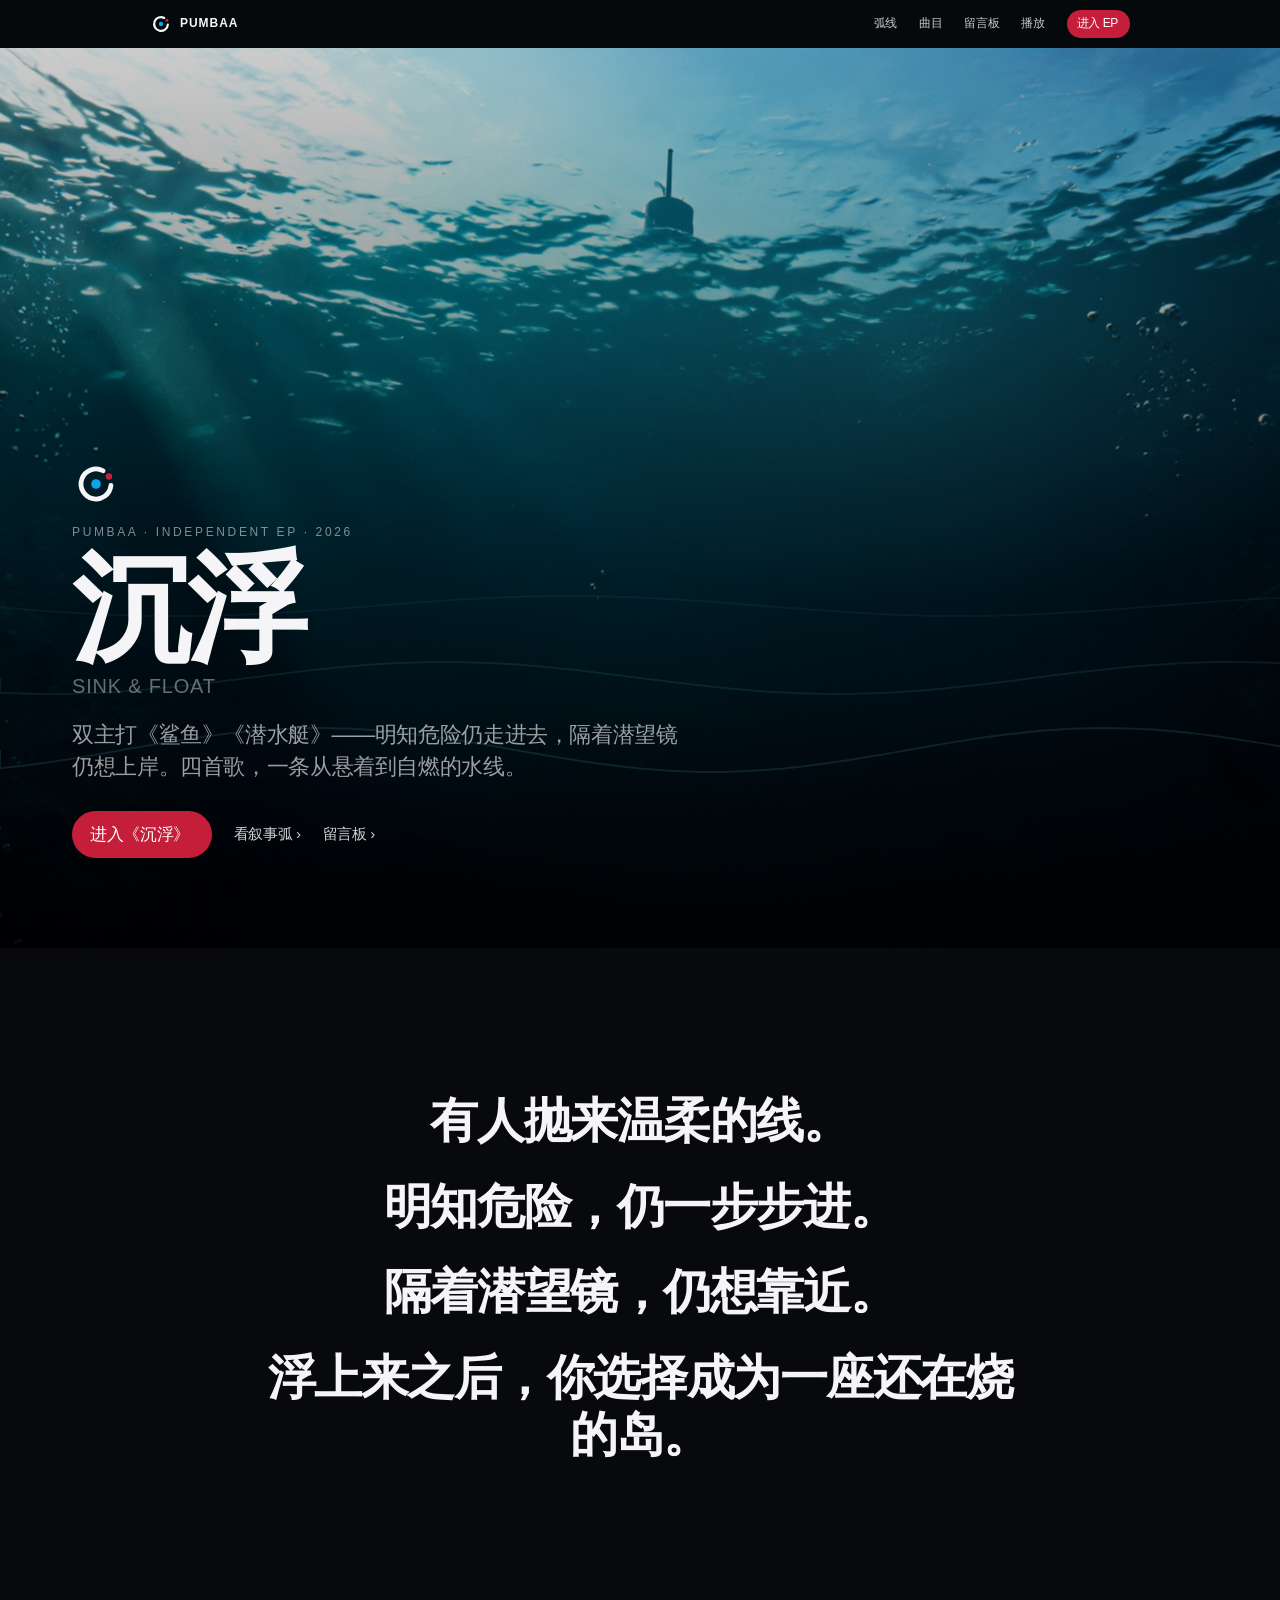
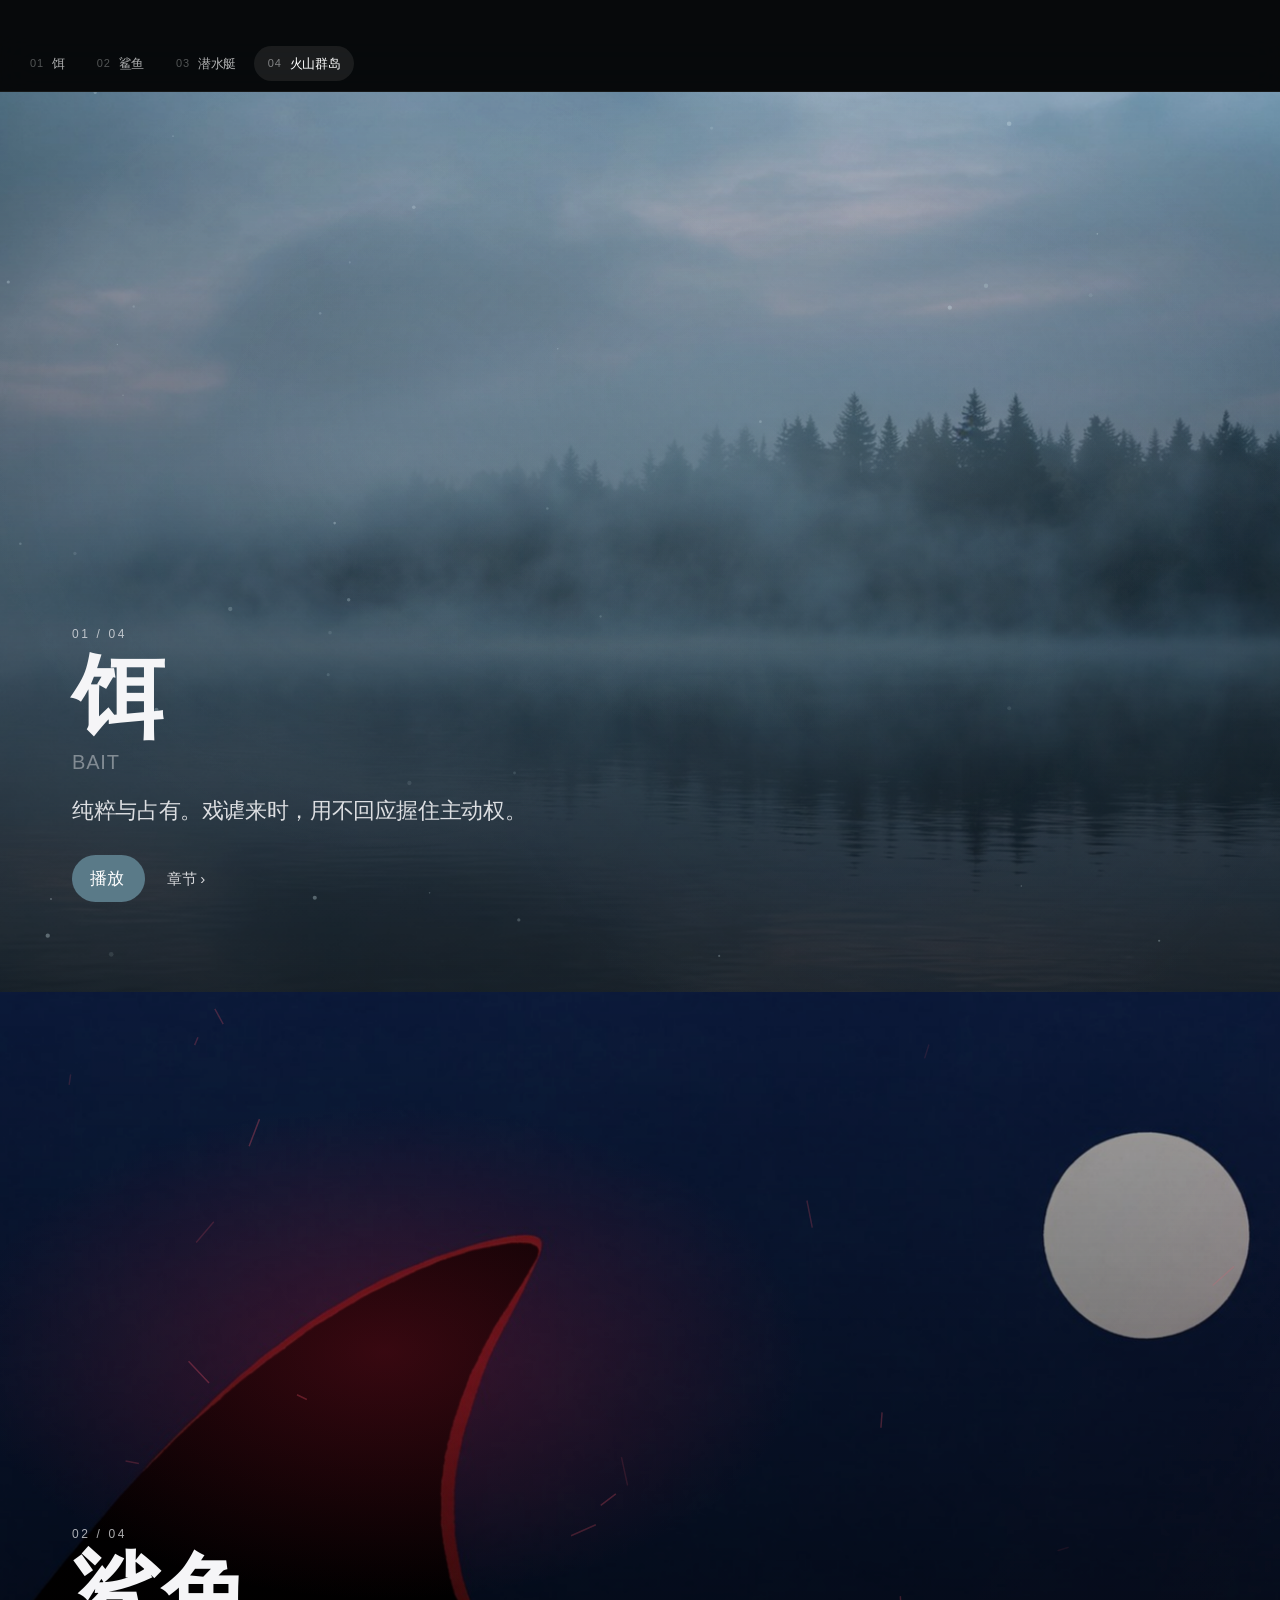
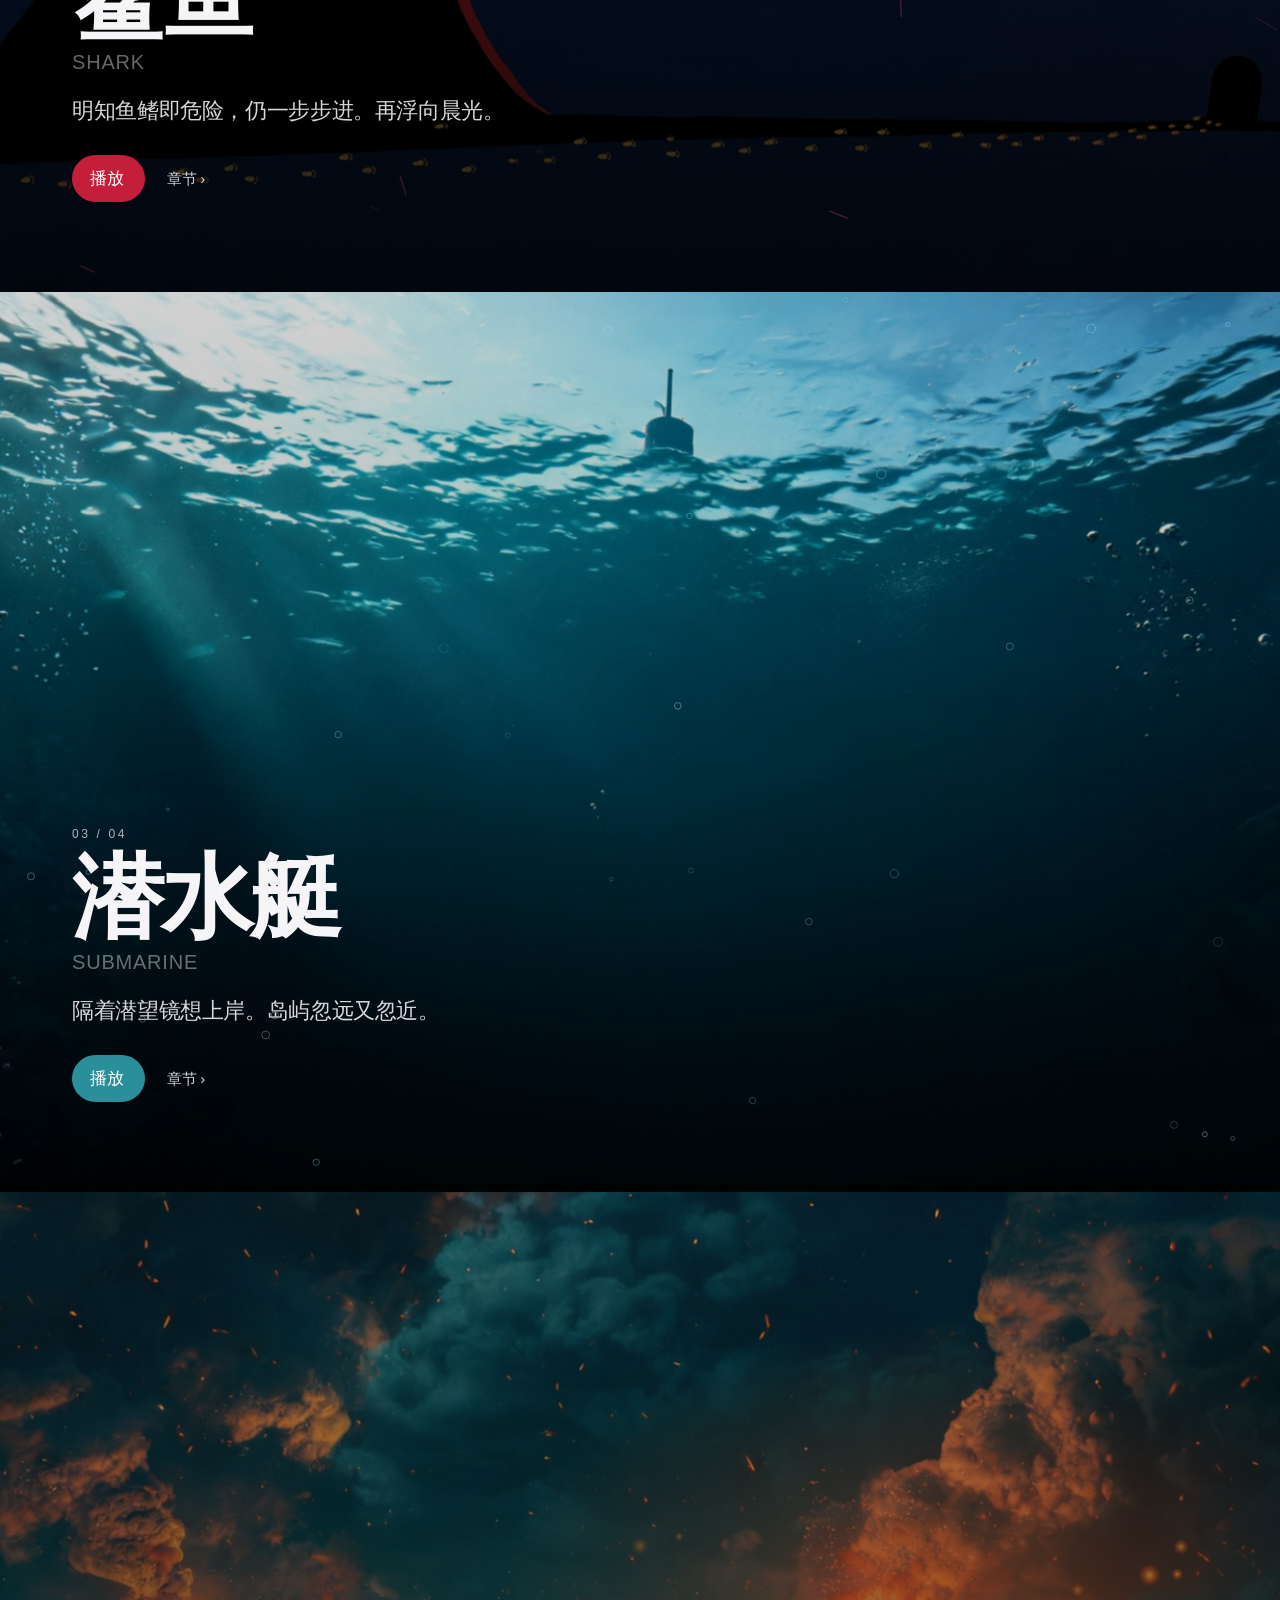
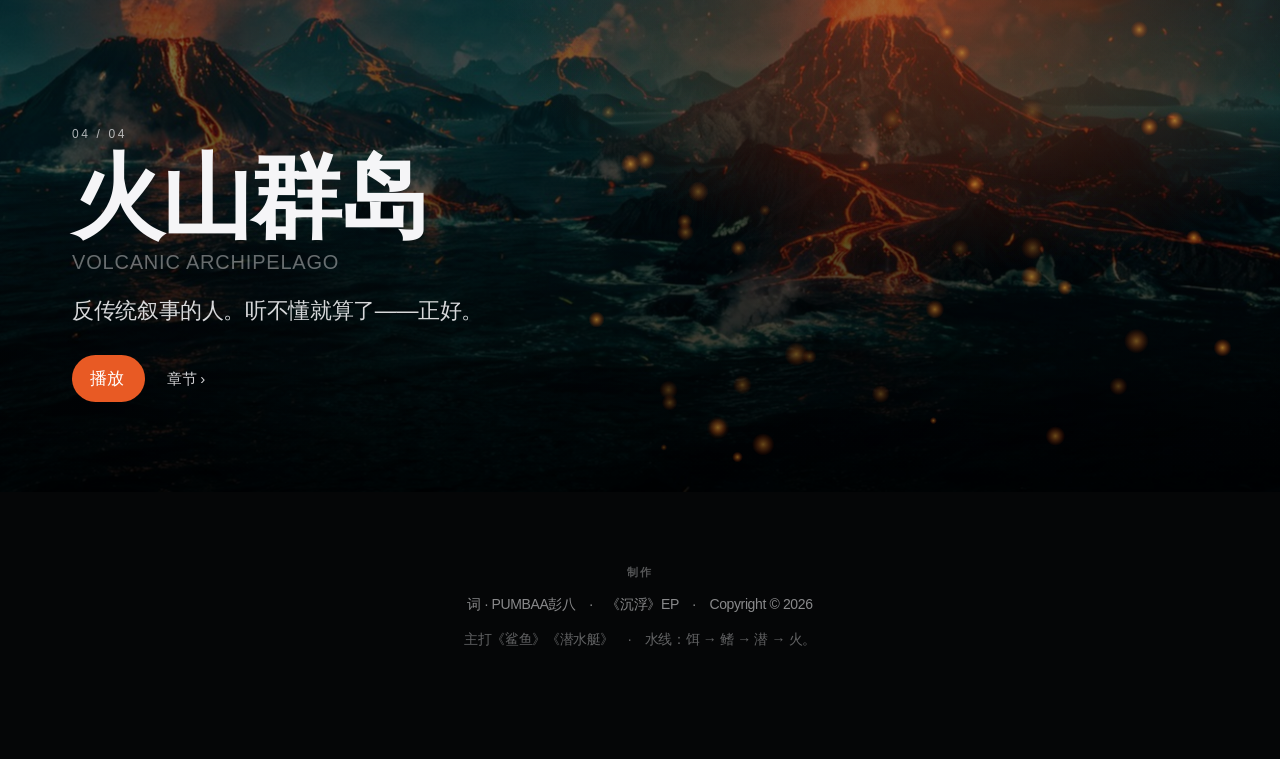
==== commit 39c6cf08: "chore: sync local updates (chenfu)" ====
--- a/static/index.html
+++ b/static/index.html
@@ -9,8 +9,8 @@
 <link rel="stylesheet" href="assets/motion.css"/>
 <link rel="stylesheet" href="assets/theme-hub.css"/>
   <link rel="apple-touch-icon" href="/icons/icon-192.png"/>
-  <link rel="stylesheet" href="/cloud-ui.css?v=20260831f"/>
-  <script defer src="/cloud-auth.js?v=20260831f"></script>
+  <link rel="stylesheet" href="/cloud-ui.css?v=20260831g"/>
+  <script defer src="/cloud-auth.js?v=20260831g"></script>
 </head>
 <body class="hub-page">
   <nav class="nav" aria-label="主导航">
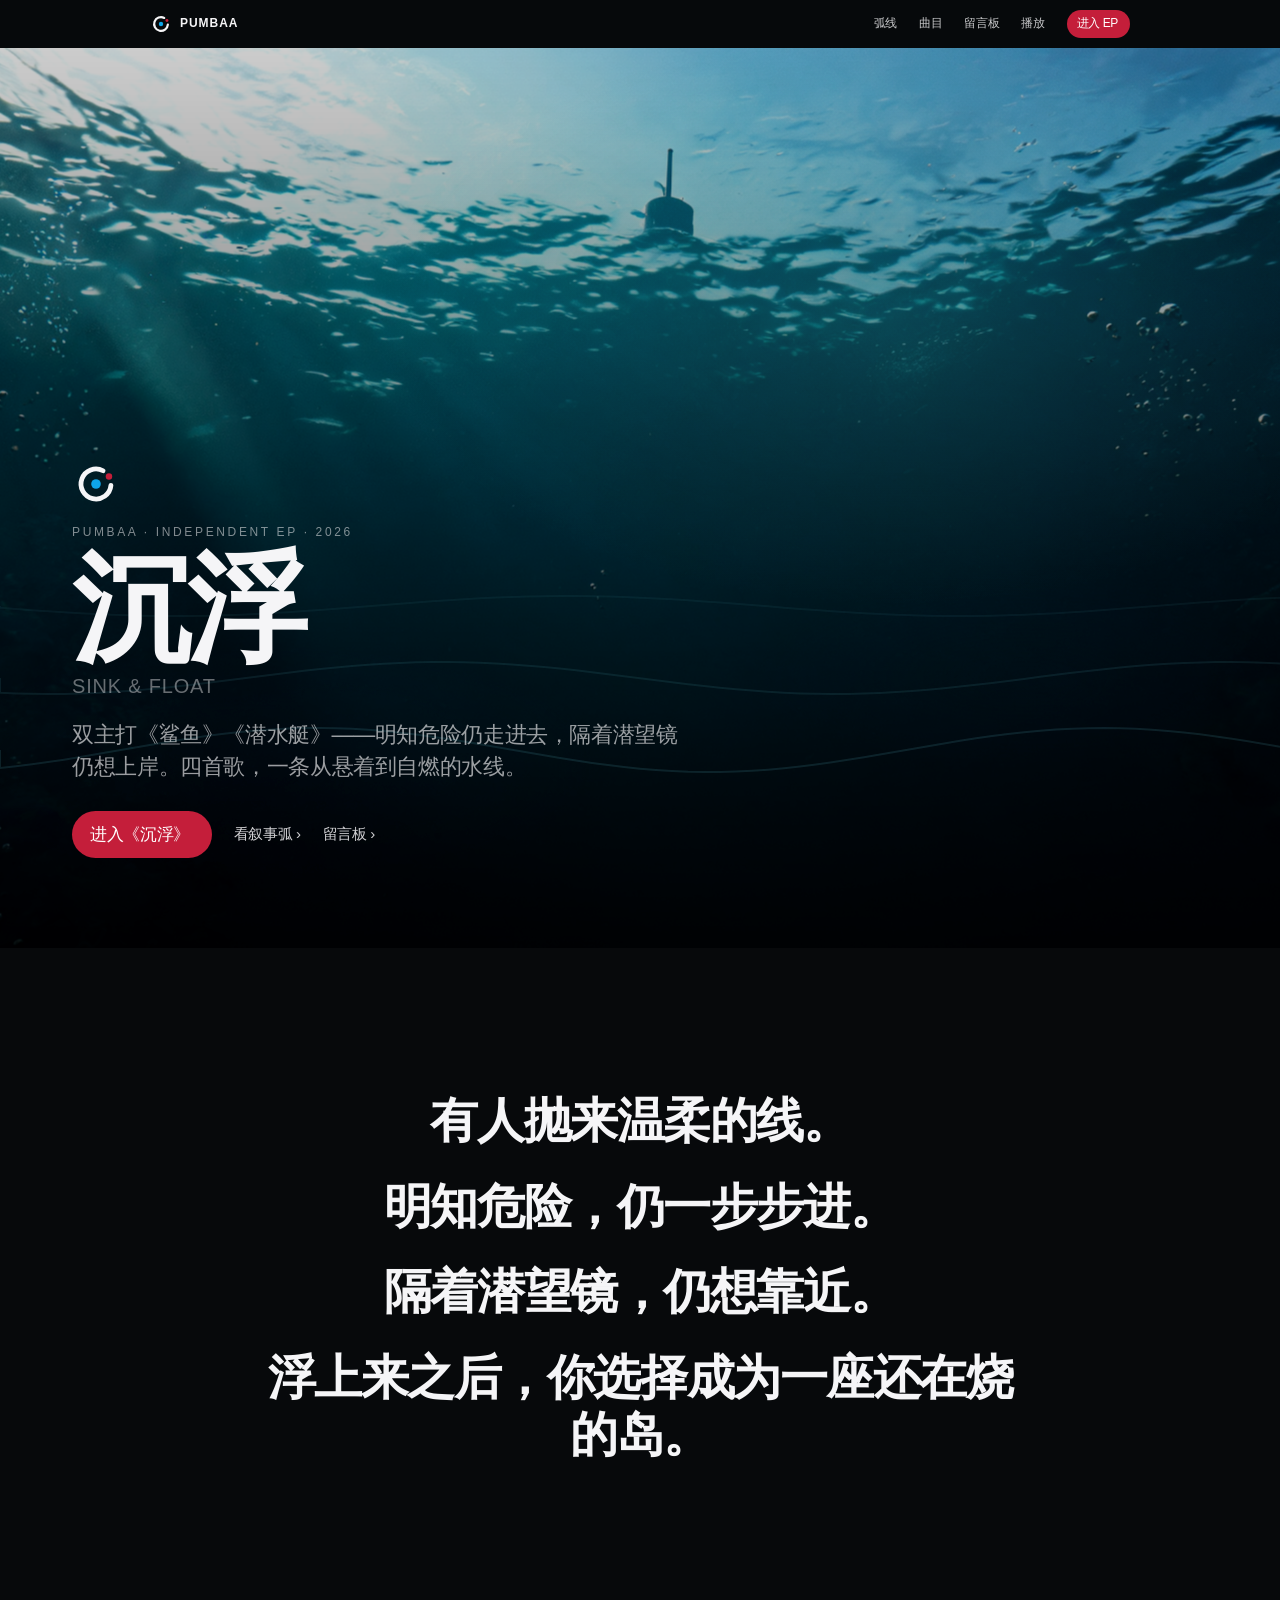
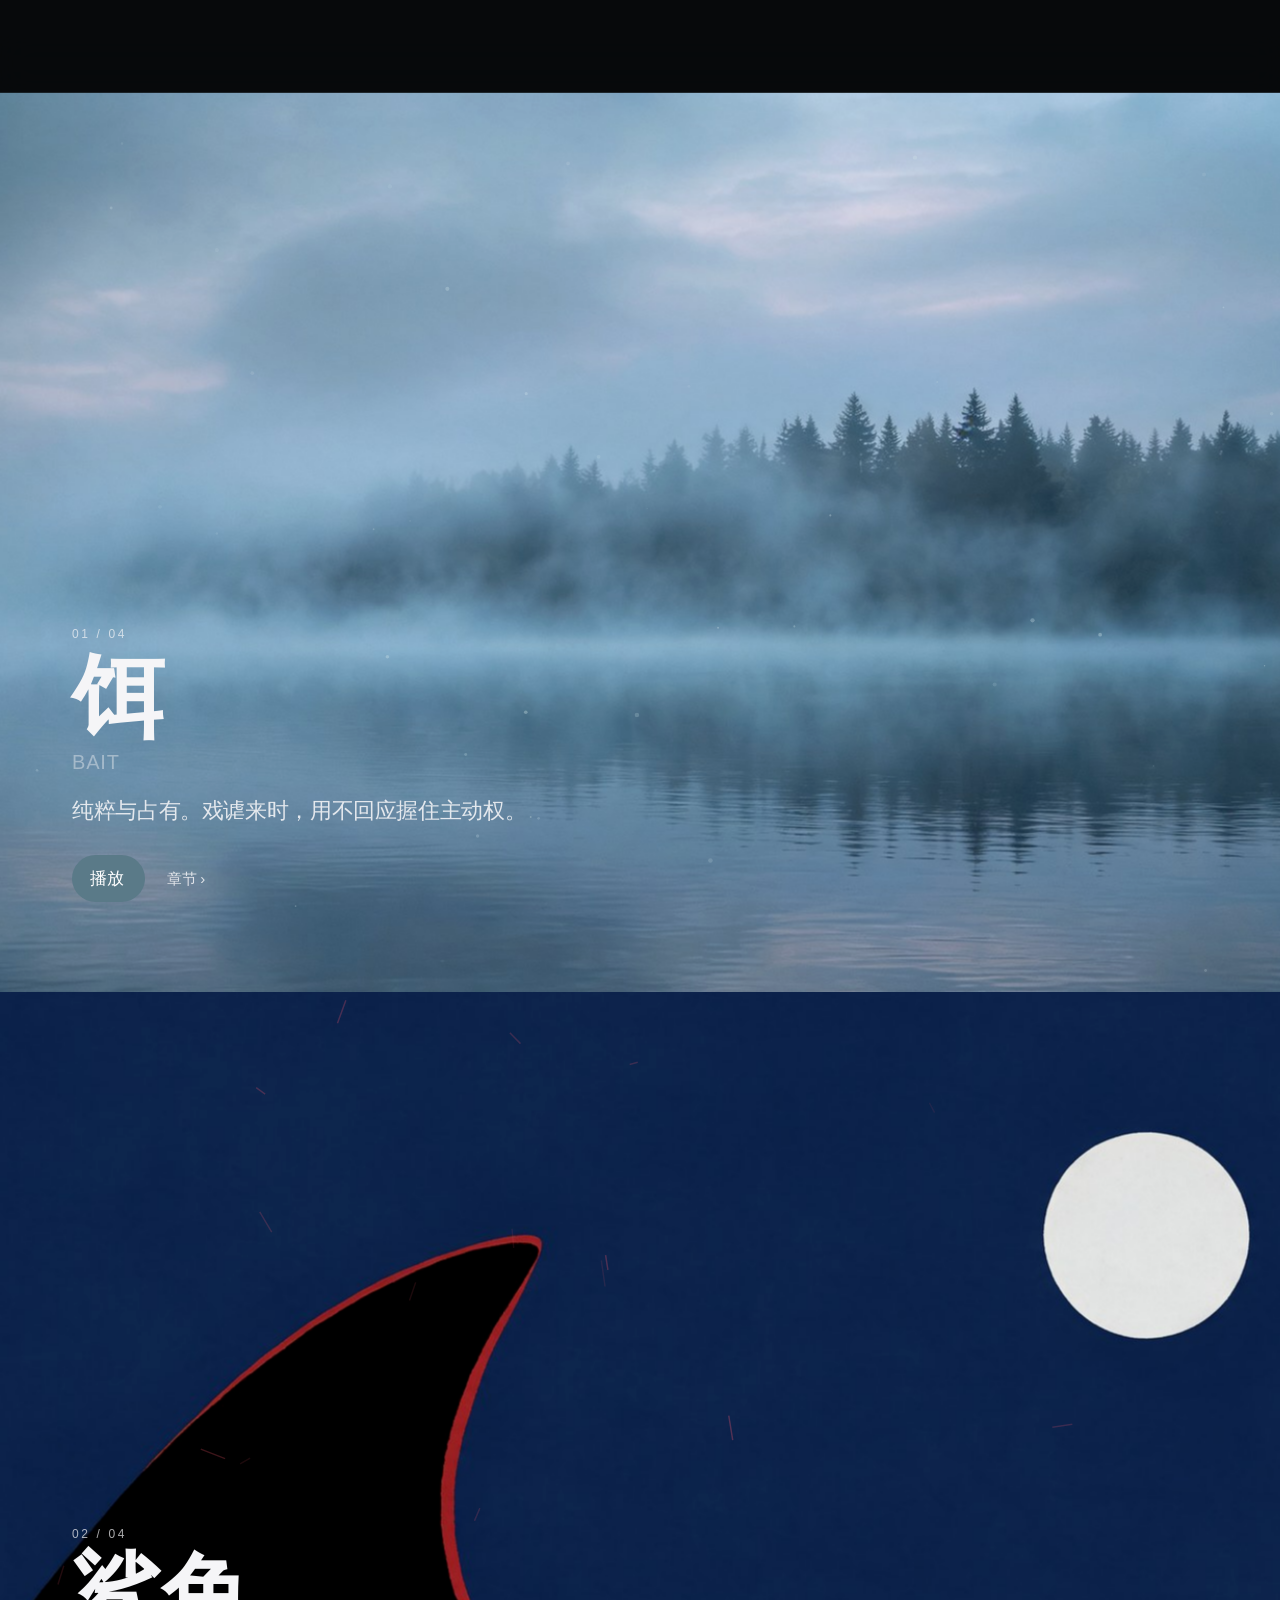
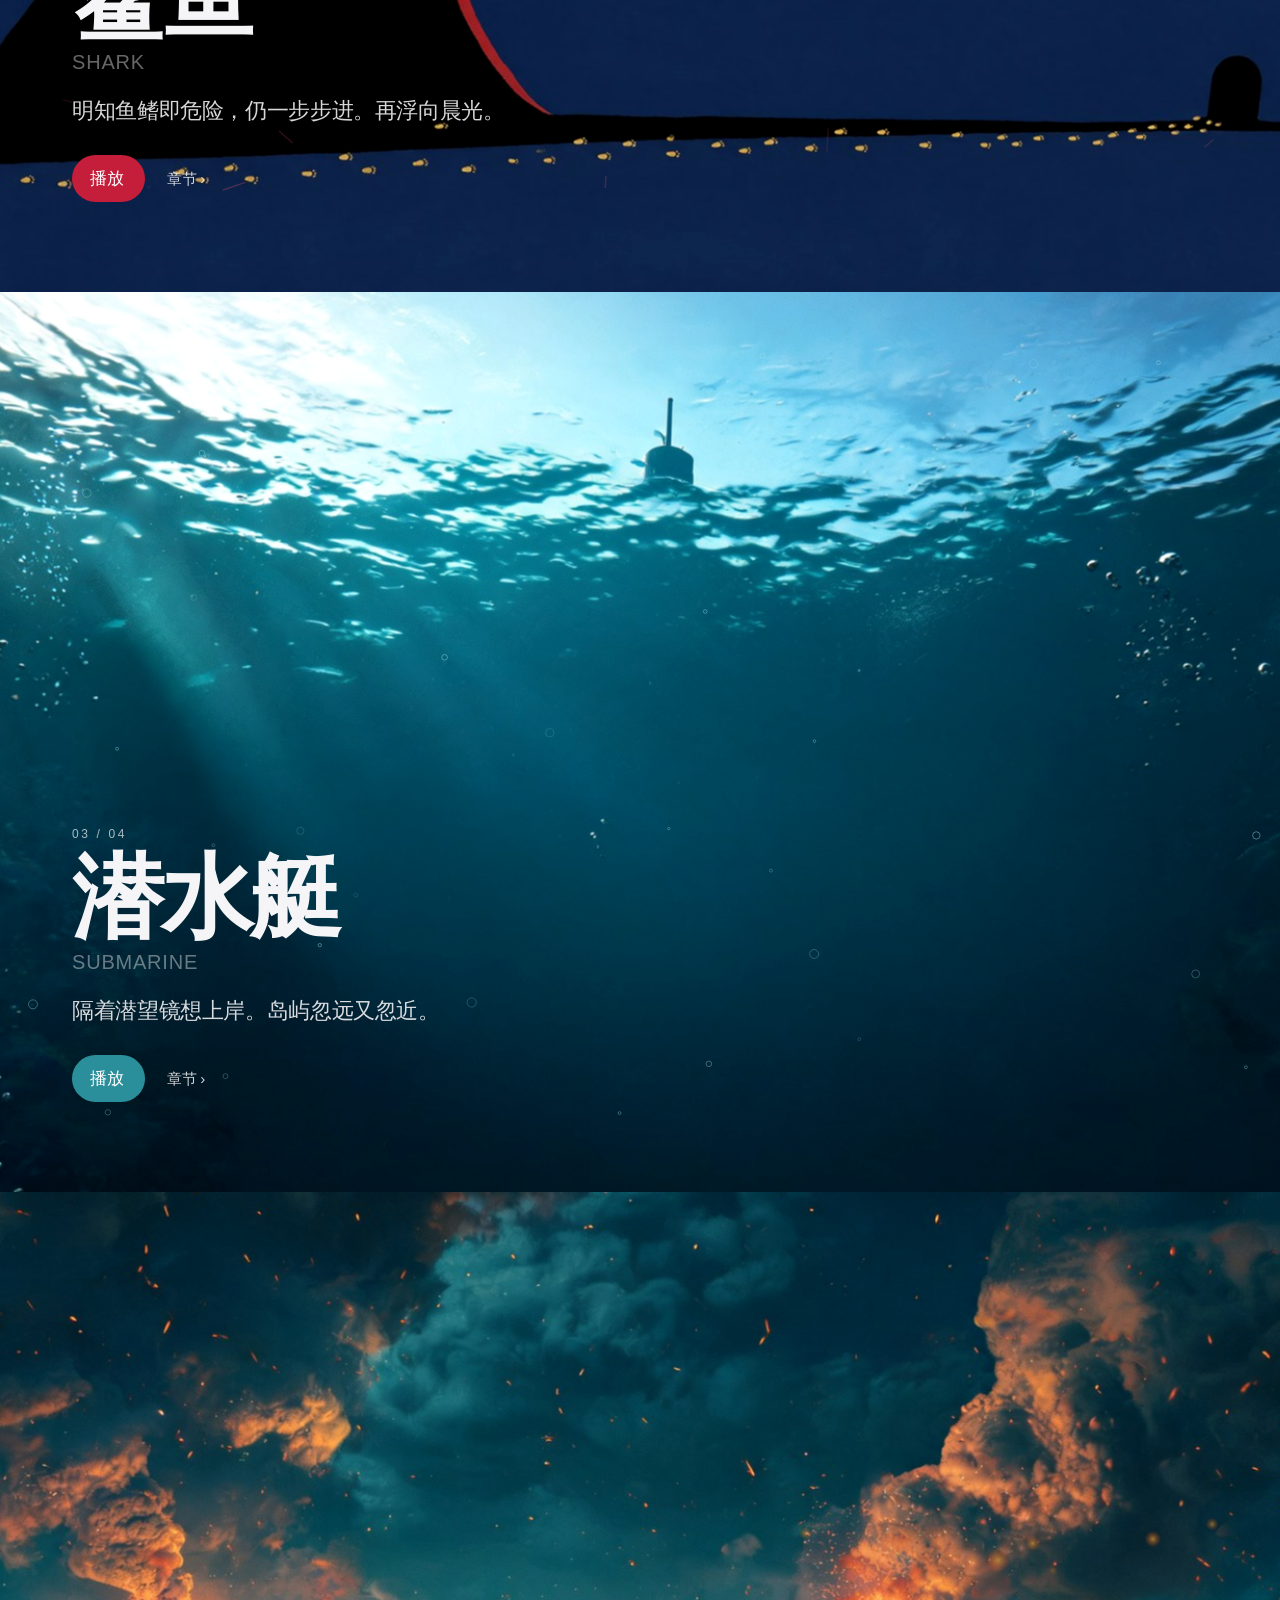
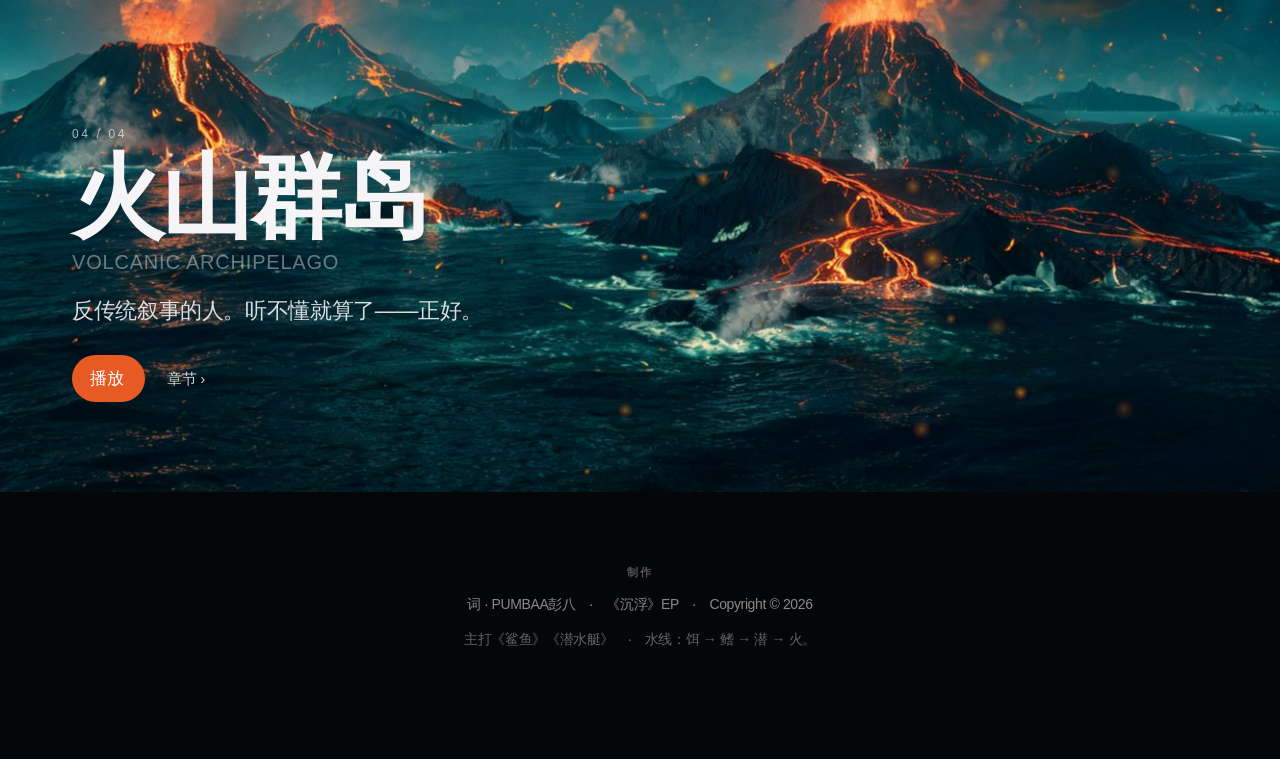
==== commit d474ddc7: "chore: sync local updates (chenfu)" ====
--- a/static/index.html
+++ b/static/index.html
@@ -9,8 +9,8 @@
 <link rel="stylesheet" href="assets/motion.css"/>
 <link rel="stylesheet" href="assets/theme-hub.css"/>
   <link rel="apple-touch-icon" href="/icons/icon-192.png"/>
-  <link rel="stylesheet" href="/cloud-ui.css?v=20260831g"/>
-  <script defer src="/cloud-auth.js?v=20260831g"></script>
+  <link rel="stylesheet" href="/cloud-ui.css?v=20260831h"/>
+  <script defer src="/cloud-auth.js?v=20260831h"></script>
 </head>
 <body class="hub-page">
   <nav class="nav" aria-label="主导航">
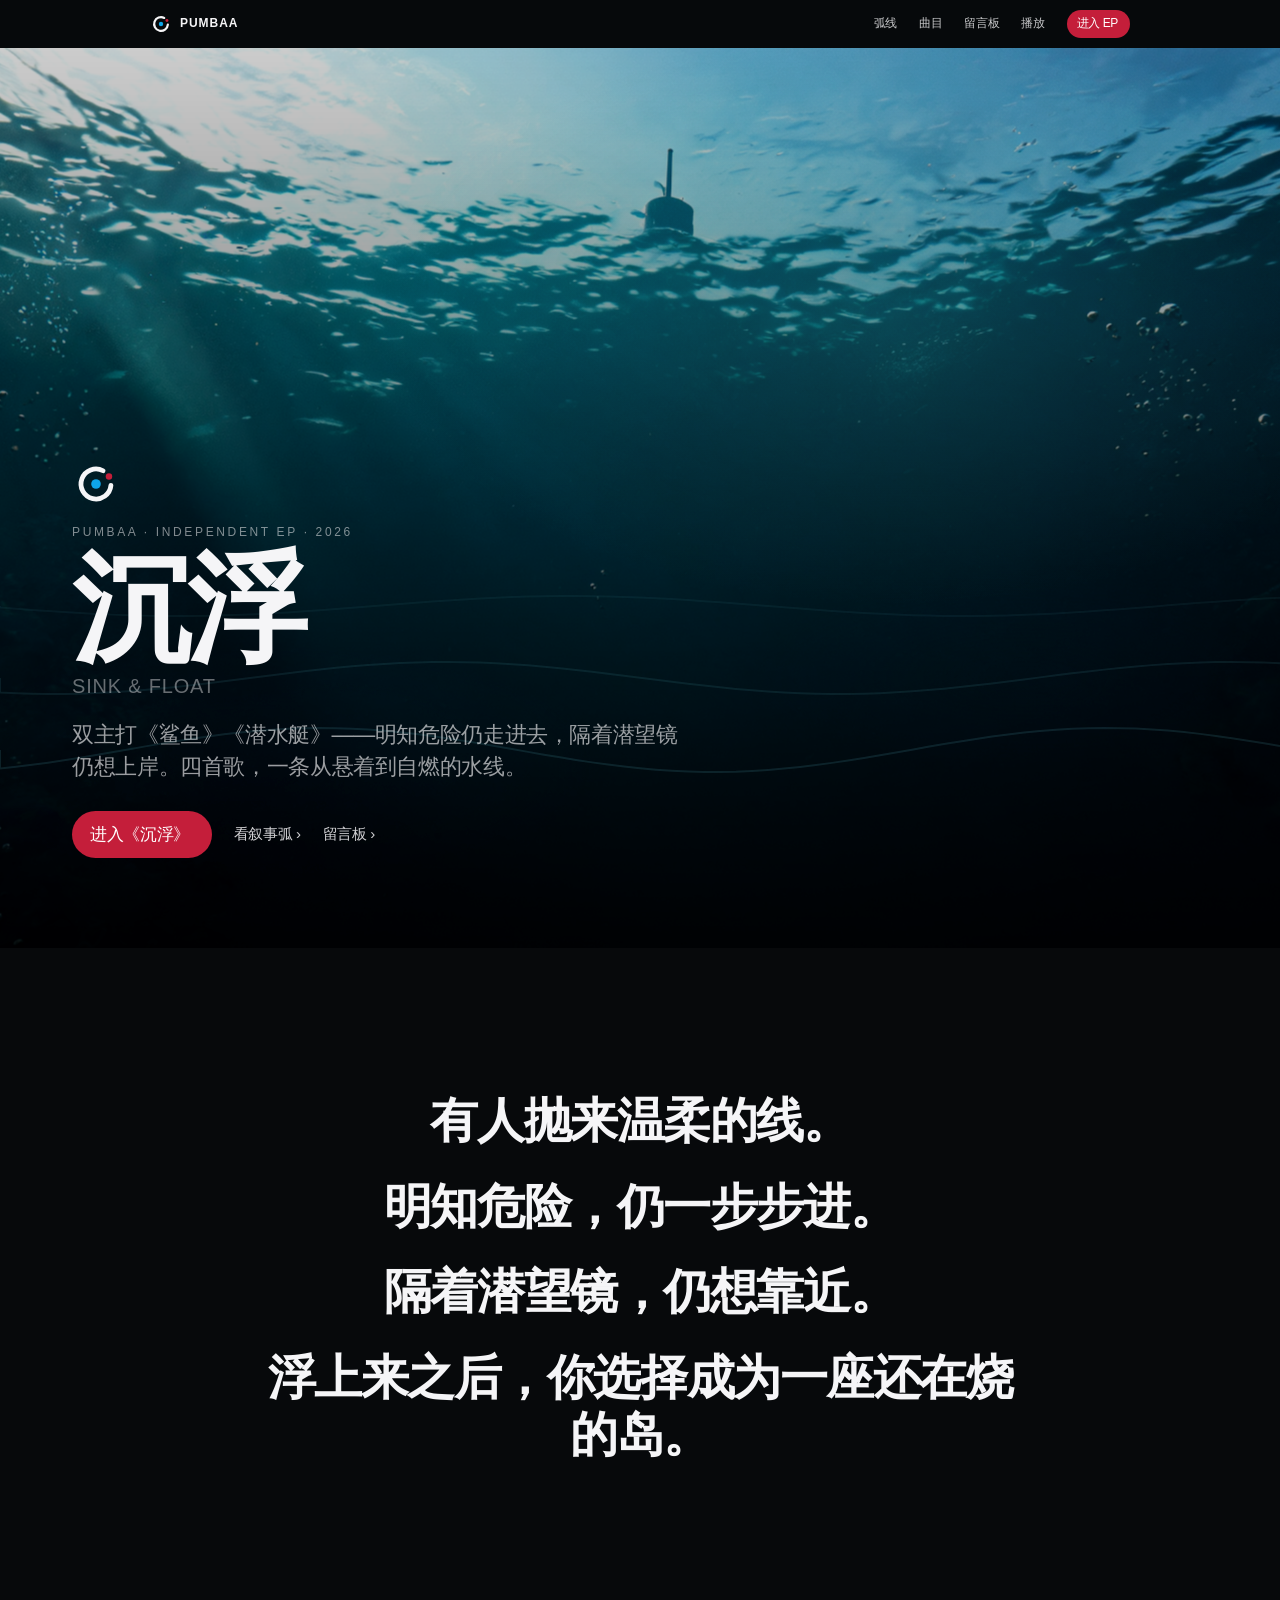
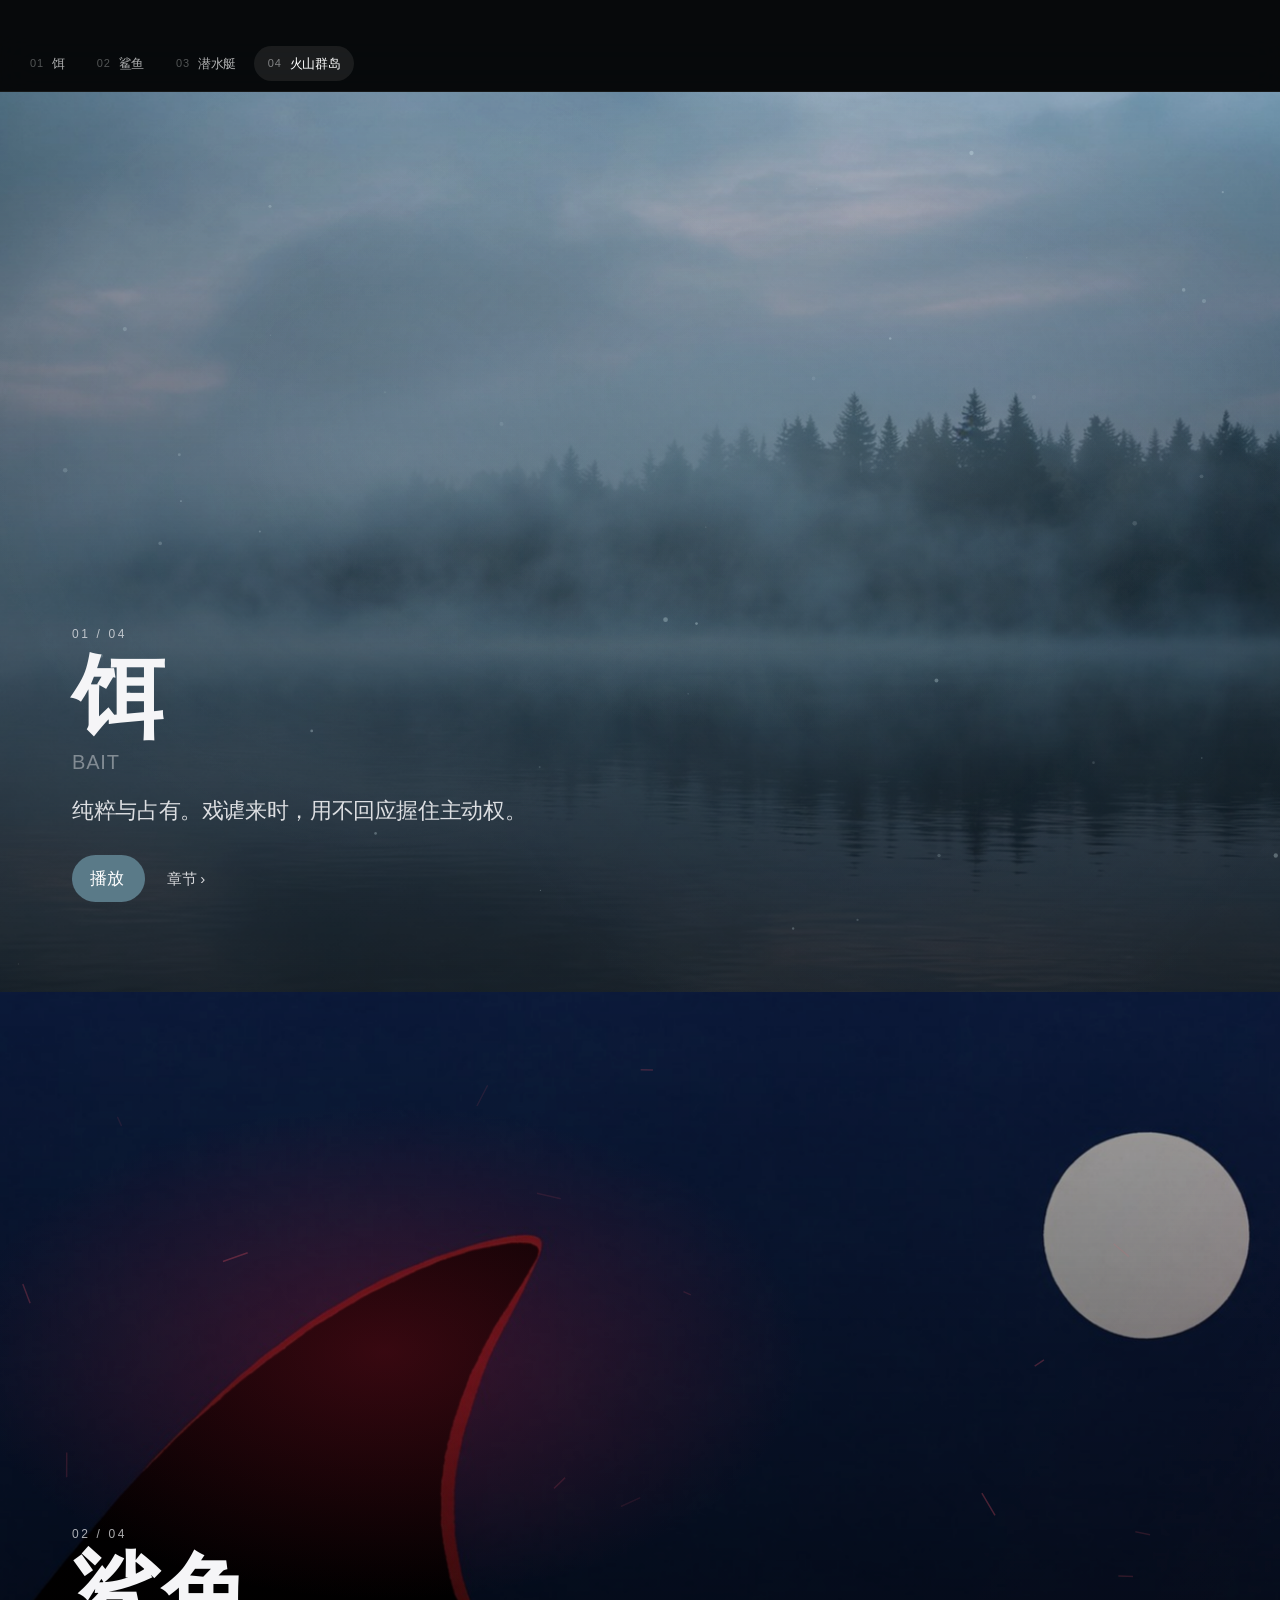
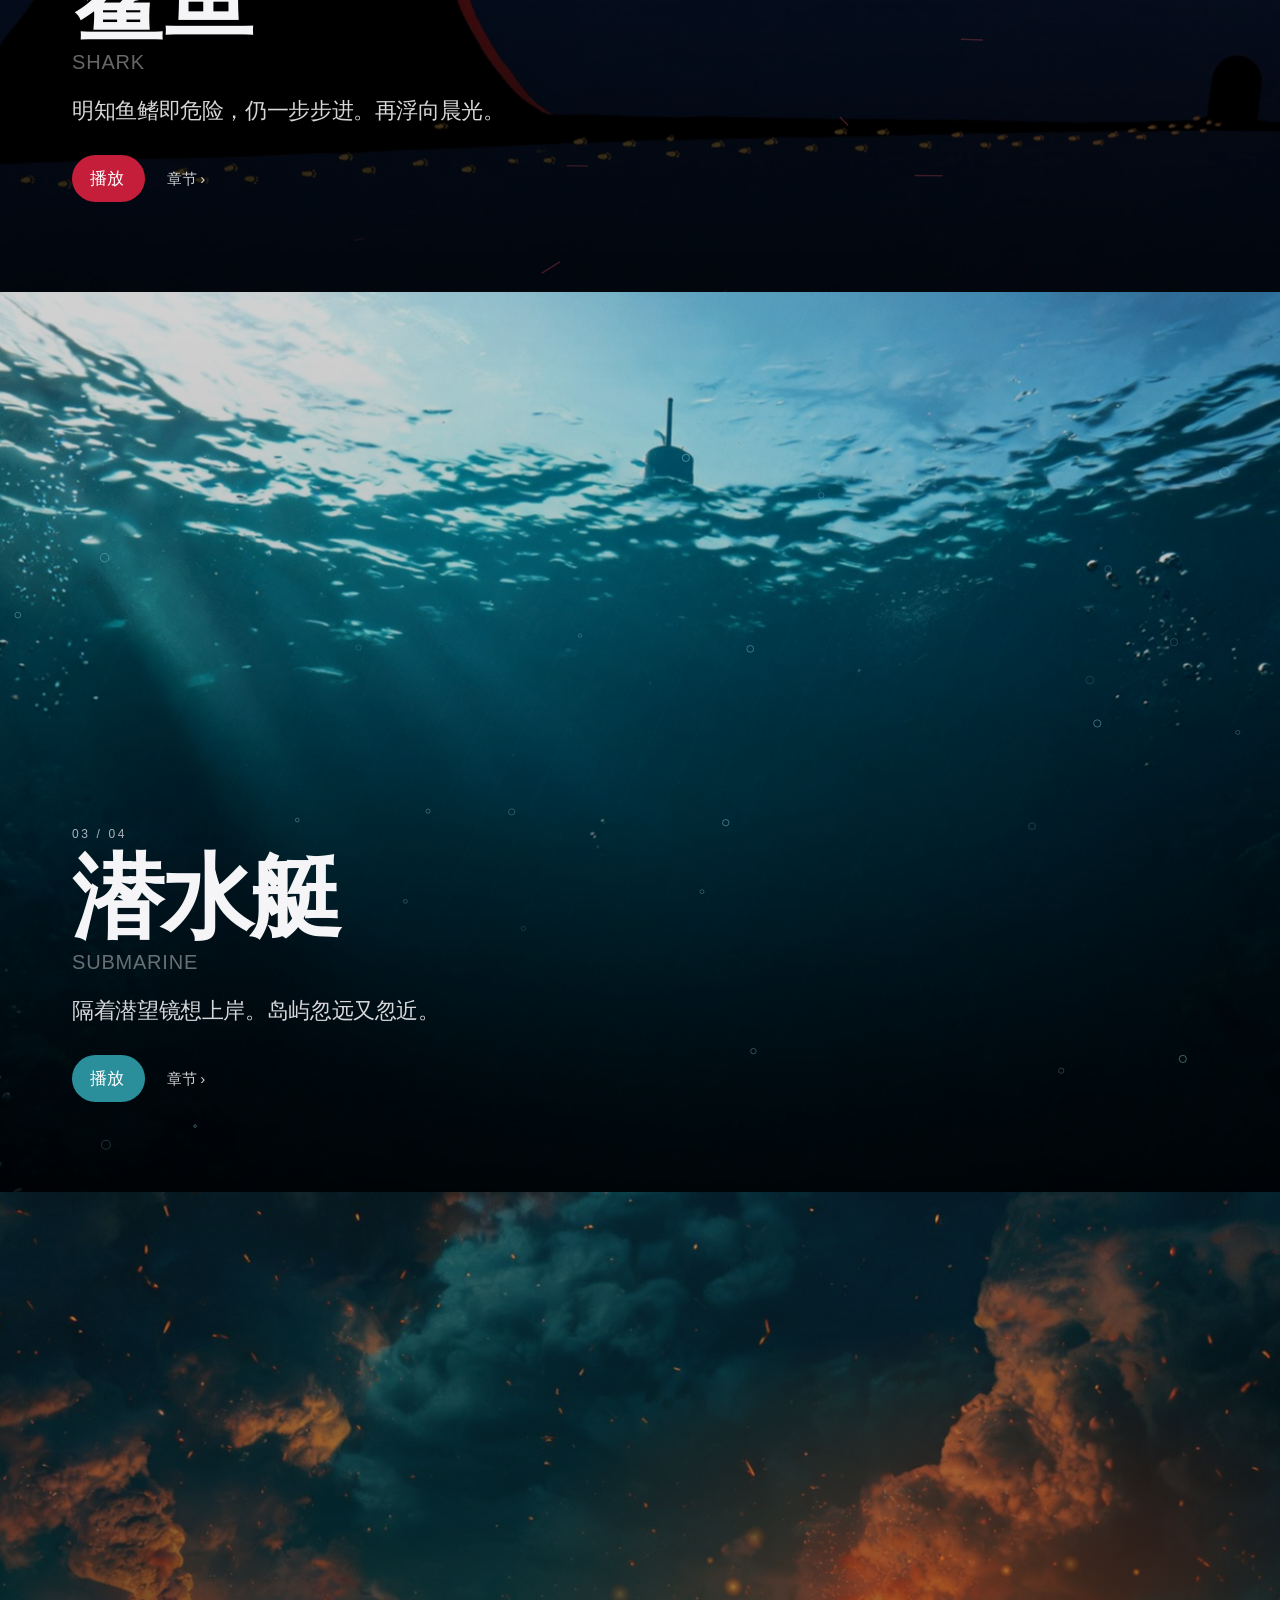
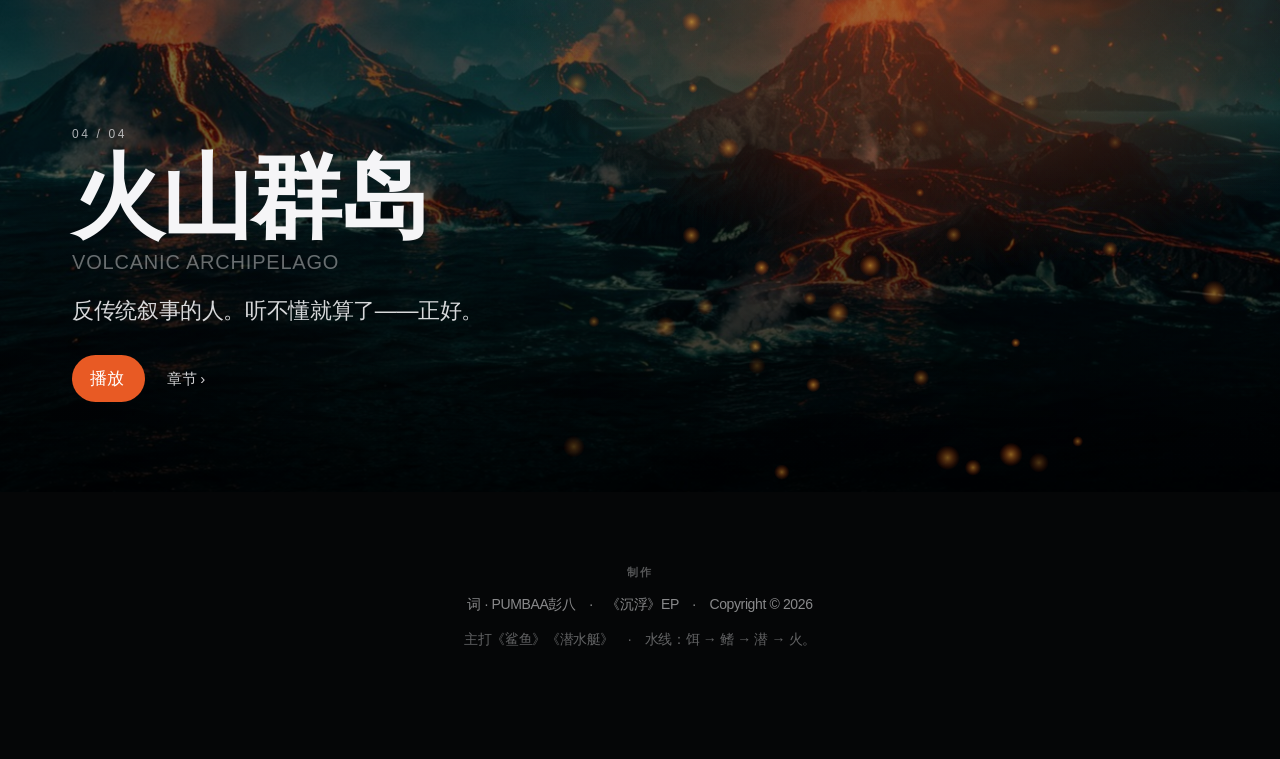
==== commit 0555ee60: "chore: sync local updates (chenfu)" ====
--- a/static/index.html
+++ b/static/index.html
@@ -9,8 +9,8 @@
 <link rel="stylesheet" href="assets/motion.css"/>
 <link rel="stylesheet" href="assets/theme-hub.css"/>
   <link rel="apple-touch-icon" href="/icons/icon-192.png"/>
-  <link rel="stylesheet" href="/cloud-ui.css?v=20260831h"/>
-  <script defer src="/cloud-auth.js?v=20260831h"></script>
+  <link rel="stylesheet" href="/cloud-ui.css?v=20260902a"/>
+  <script defer src="/cloud-auth.js?v=20260902a"></script>
 </head>
 <body class="hub-page">
   <nav class="nav" aria-label="主导航">
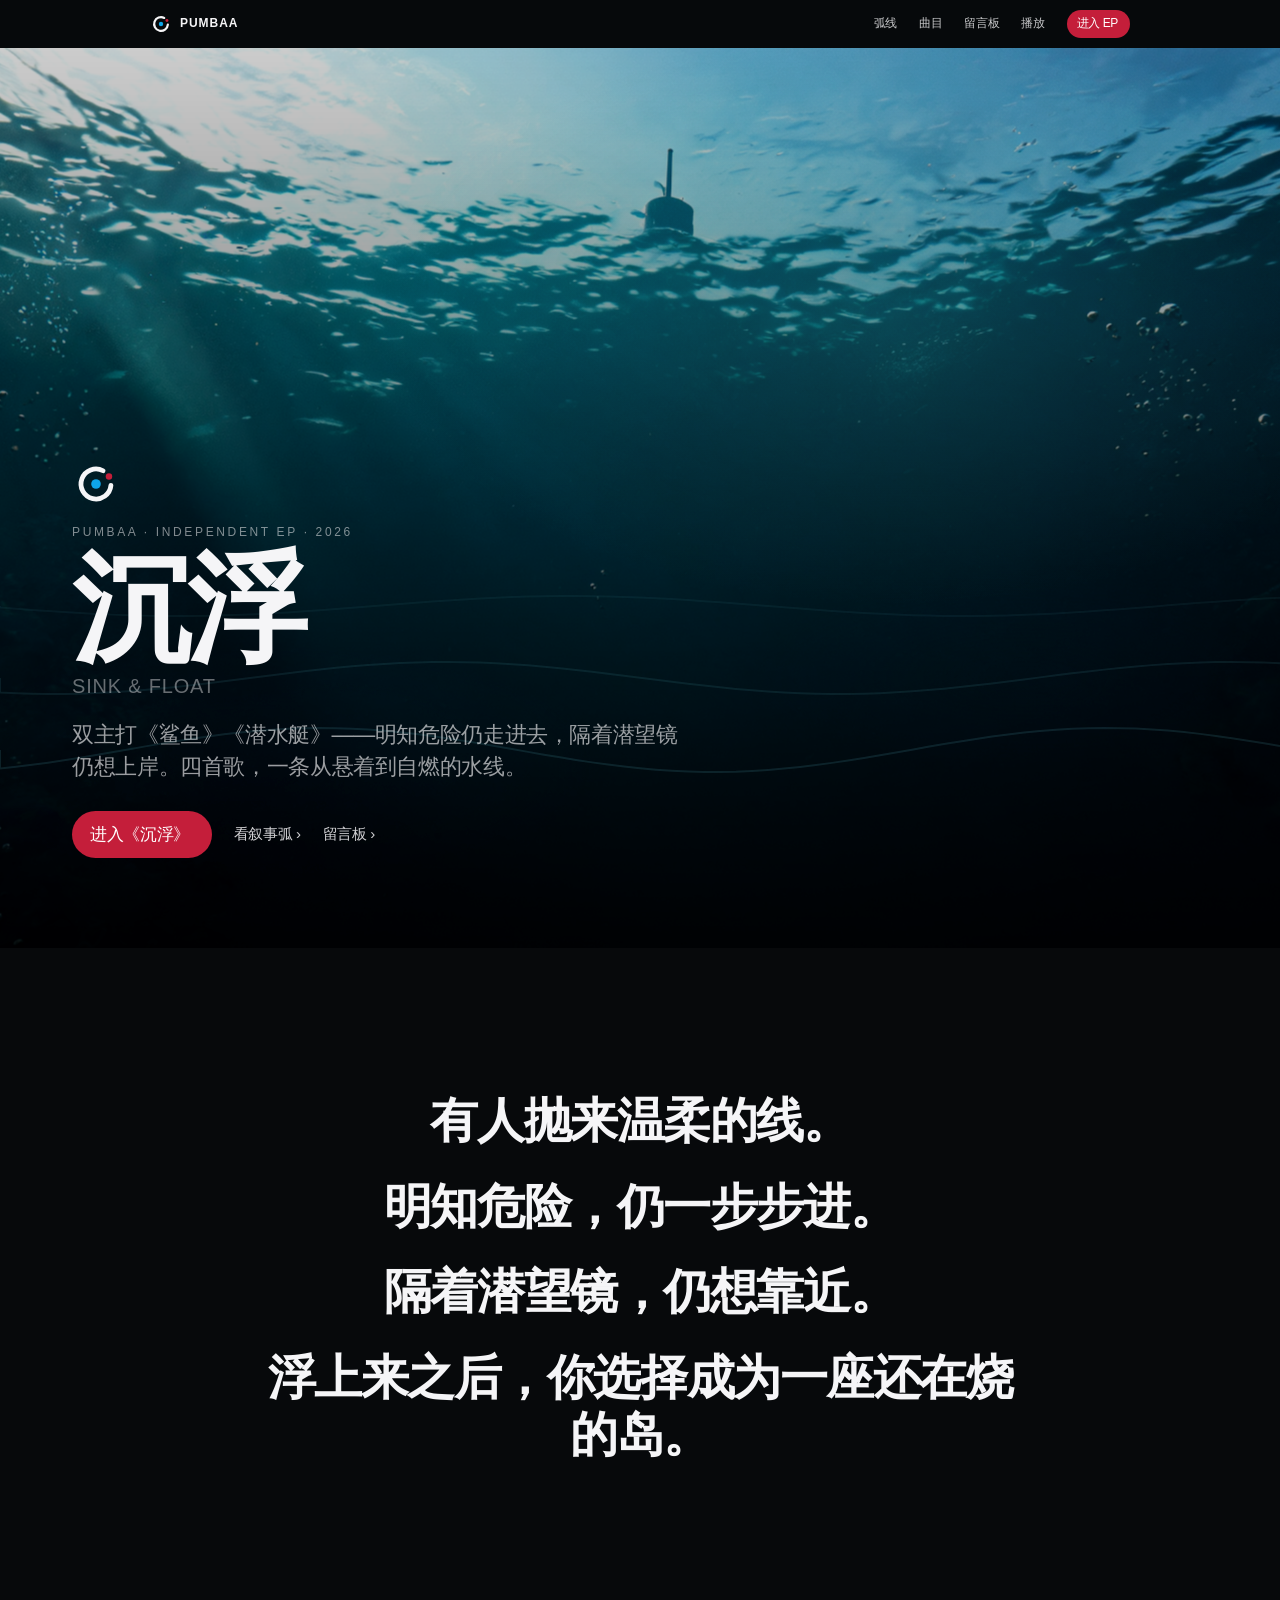
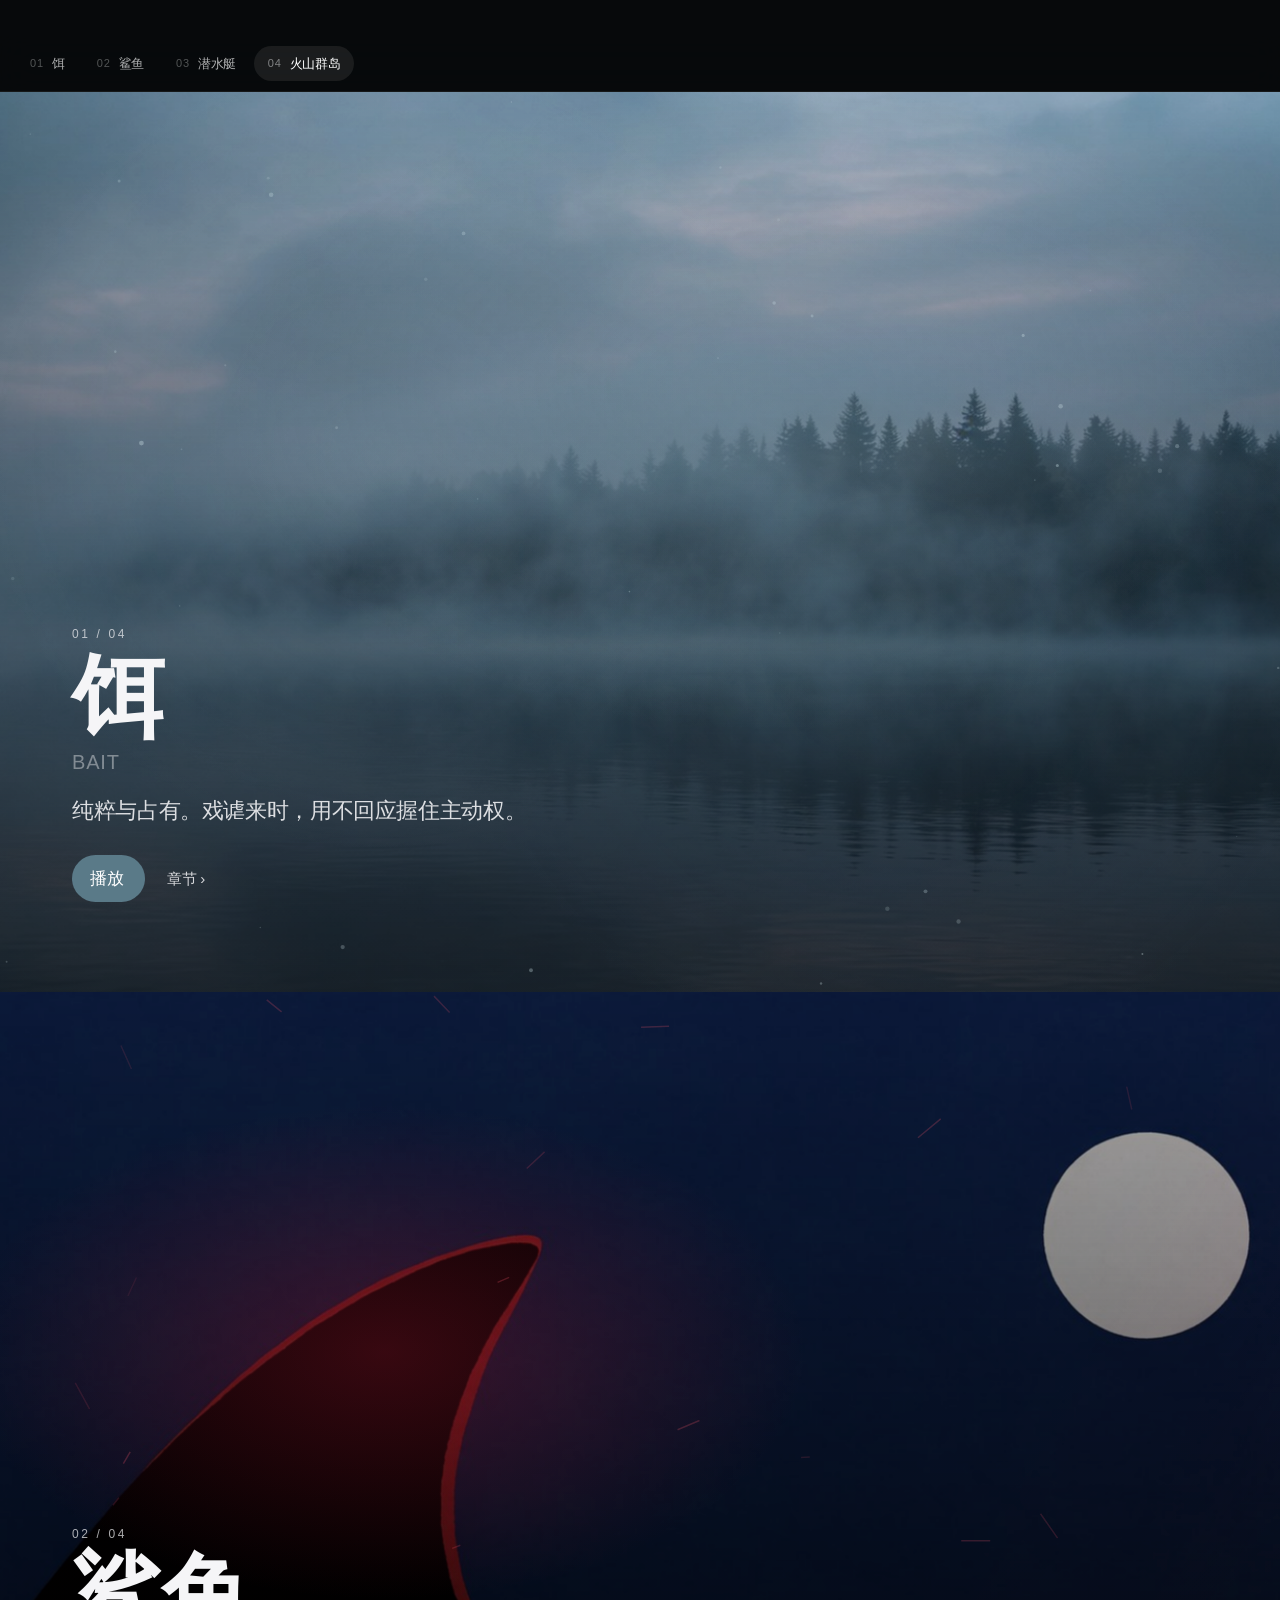
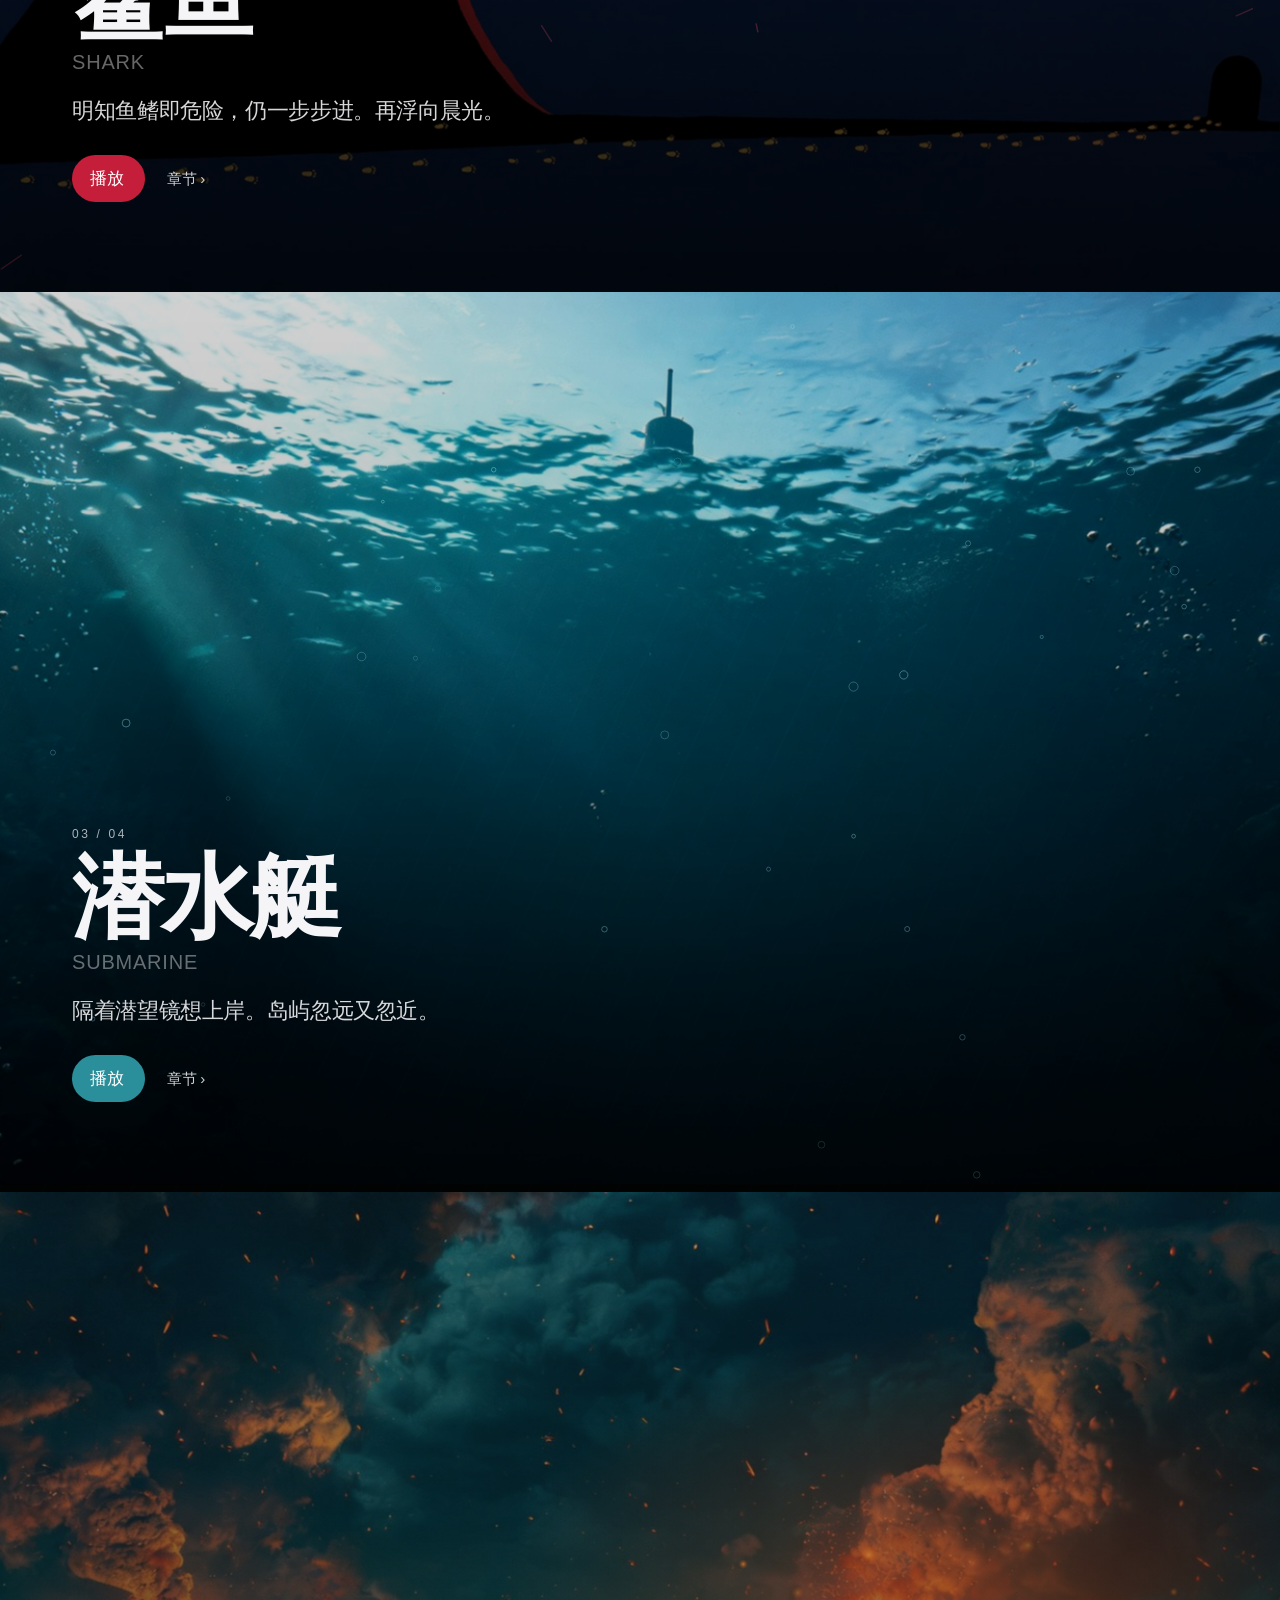
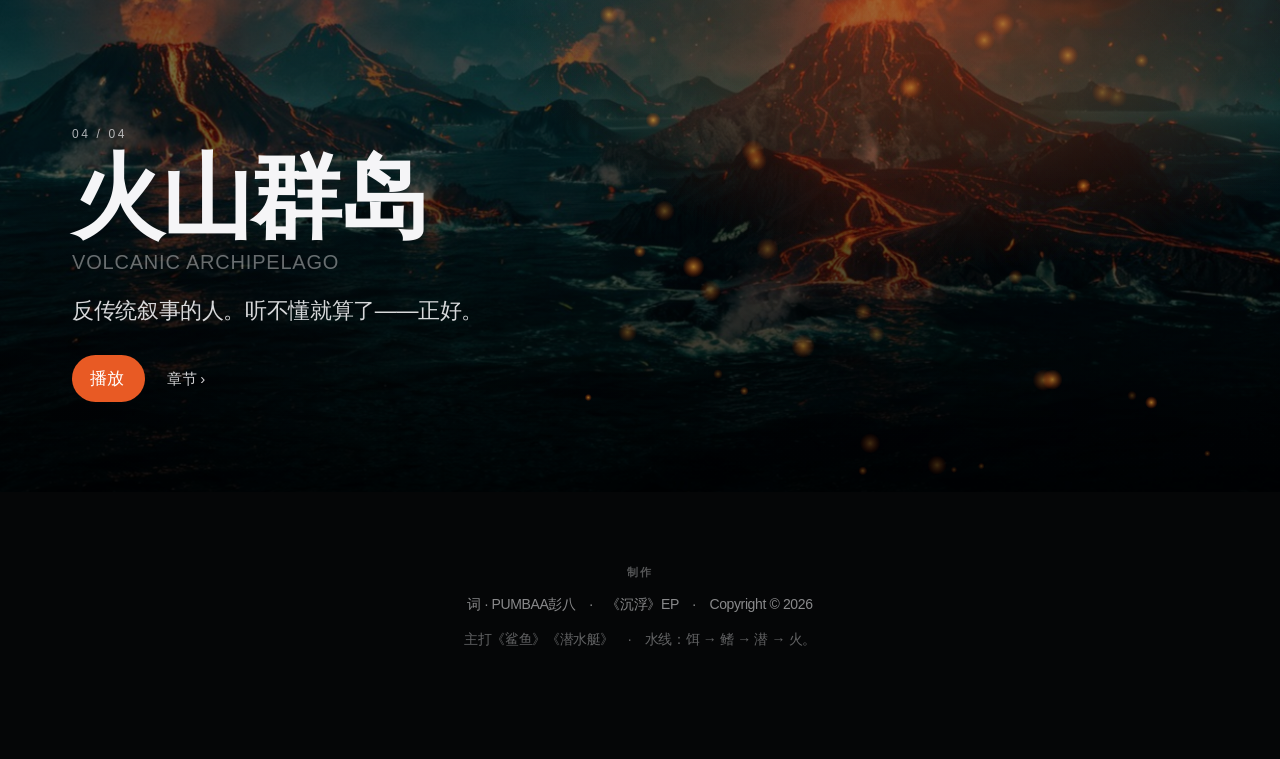
==== commit c7855e49: "chore: sync local updates (chenfu)" ====
--- a/static/index.html
+++ b/static/index.html
@@ -9,8 +9,8 @@
 <link rel="stylesheet" href="assets/motion.css"/>
 <link rel="stylesheet" href="assets/theme-hub.css"/>
   <link rel="apple-touch-icon" href="/icons/icon-192.png"/>
-  <link rel="stylesheet" href="/cloud-ui.css?v=20260902a"/>
-  <script defer src="/cloud-auth.js?v=20260902a"></script>
+  <link rel="stylesheet" href="/cloud-ui.css?v=20260902b"/>
+  <script defer src="/cloud-auth.js?v=20260902b"></script>
 </head>
 <body class="hub-page">
   <nav class="nav" aria-label="主导航">
@@ -26,7 +26,7 @@
       <div class="nav-links">
         <a href="#arc">弧线</a>
         <a href="#tracks">曲目</a>
-        <a href="/board.html?section=dev">留言板</a>
+        <a href="/board.html">留言板</a>
         <a href="《饵》/饵_ep/player.html?autoplay=1">播放</a>
         <a class="nav-buy" href="#t01">进入 EP</a>
       </div>
@@ -56,7 +56,7 @@
       <div class="cta-row">
         <a class="btn-pill" href="#t01">进入《沉浮》</a>
         <a class="ghost-link" href="#arc">看叙事弧 ›</a>
-        <a class="ghost-link" href="/board.html?section=dev">留言板 ›</a>
+        <a class="ghost-link" href="/board.html">留言板 ›</a>
       </div>
     </div>
   </header>
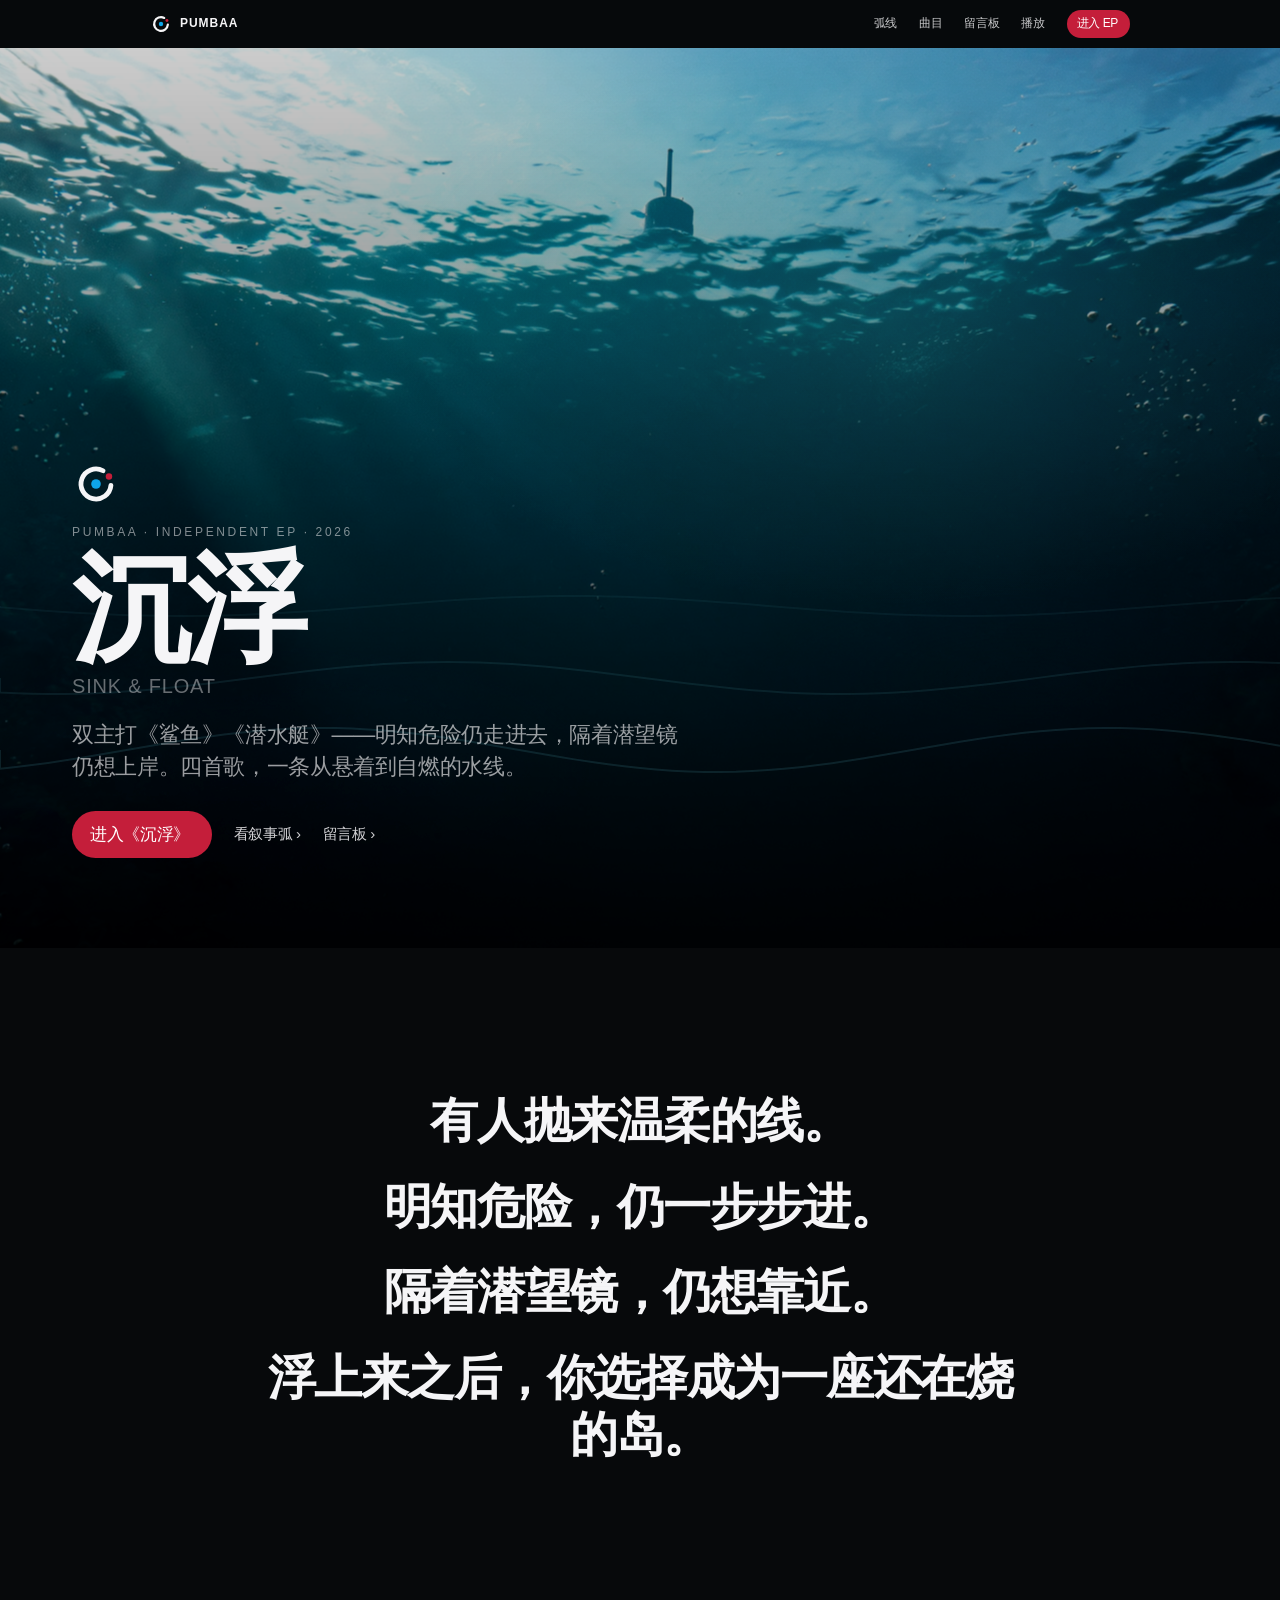
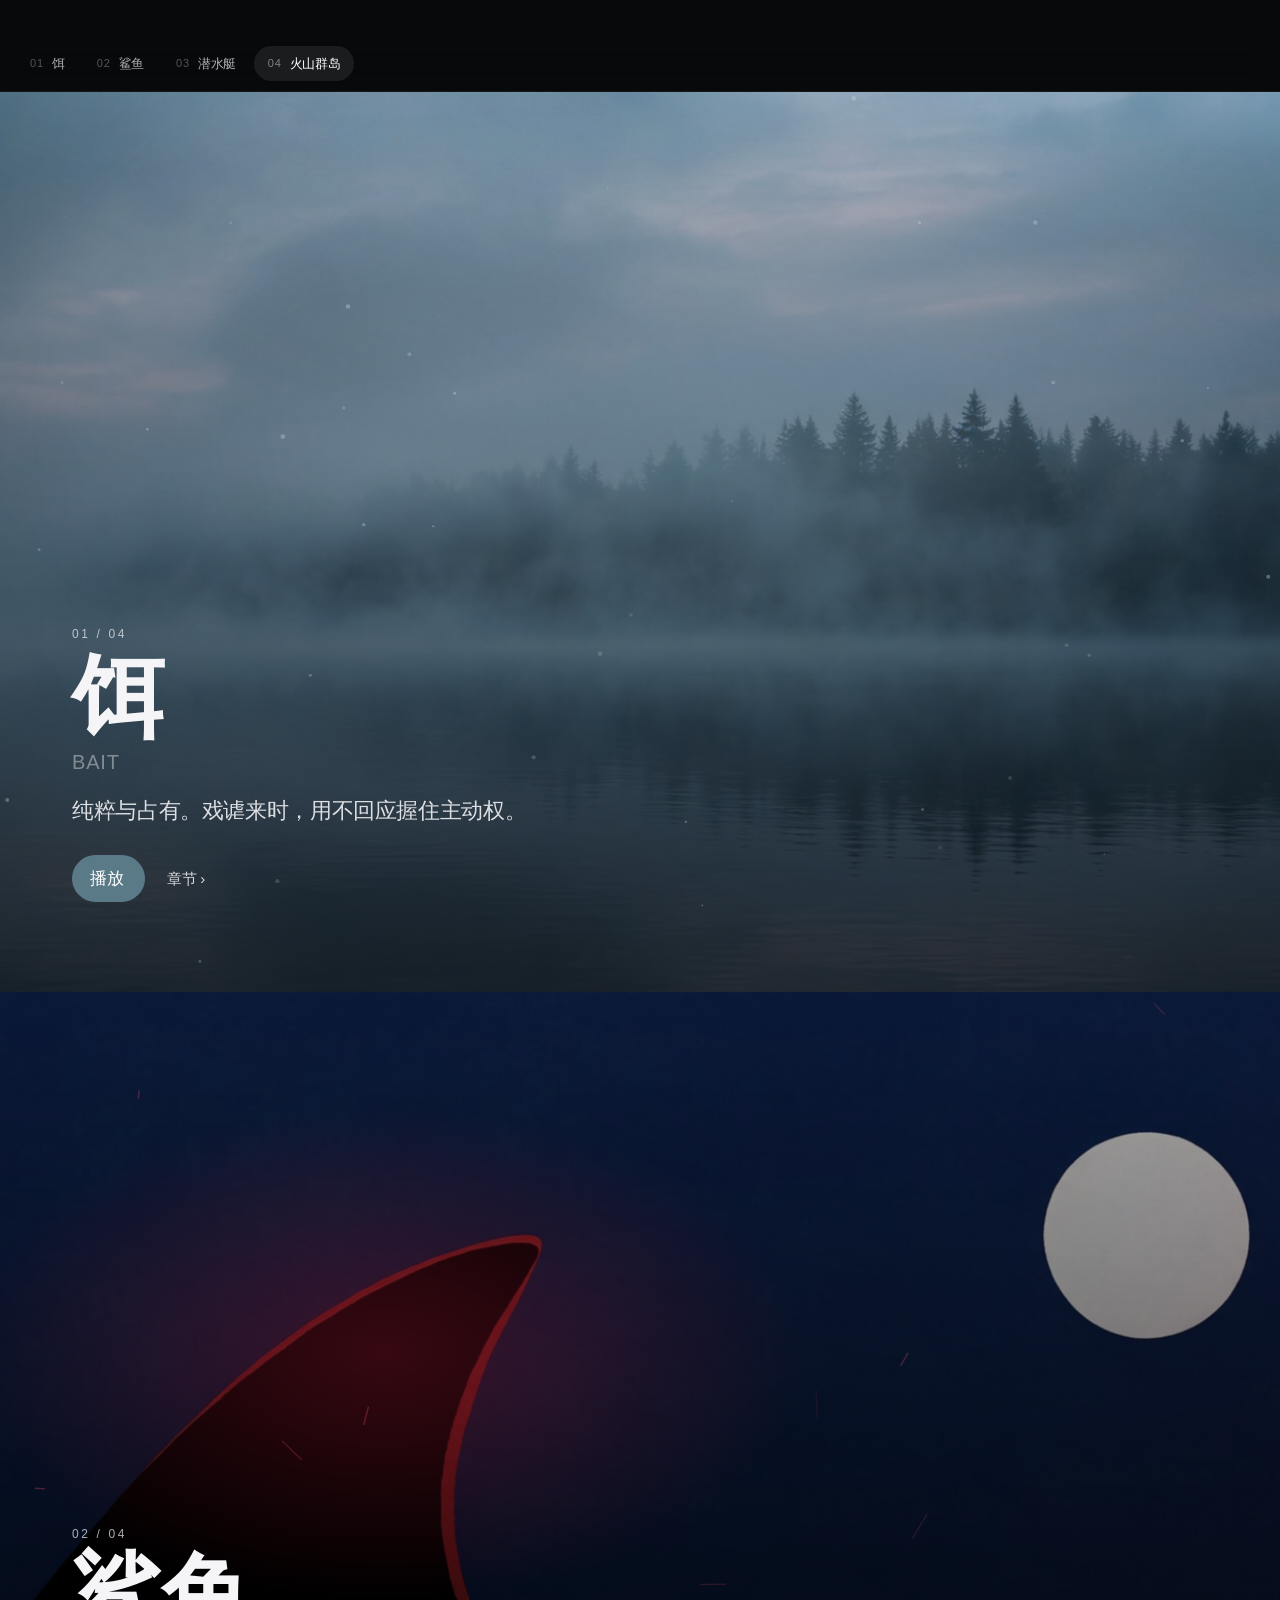
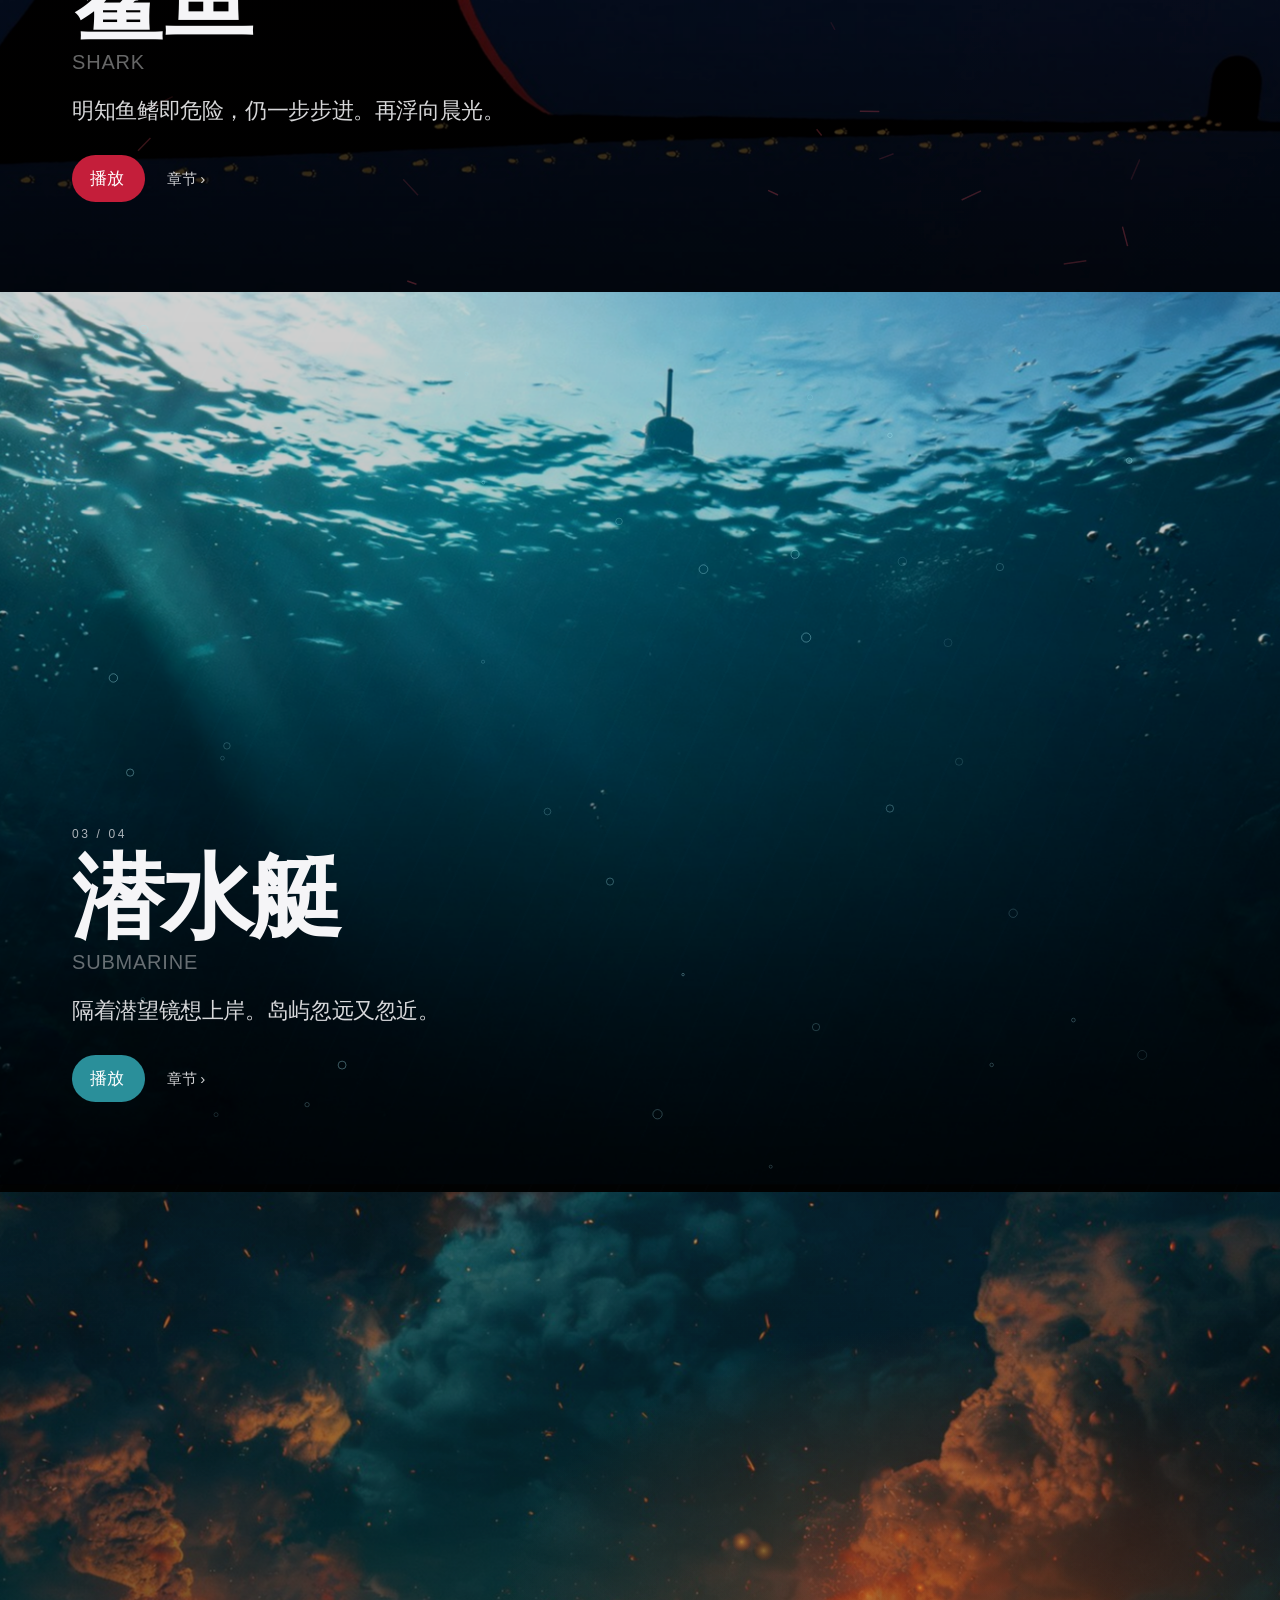
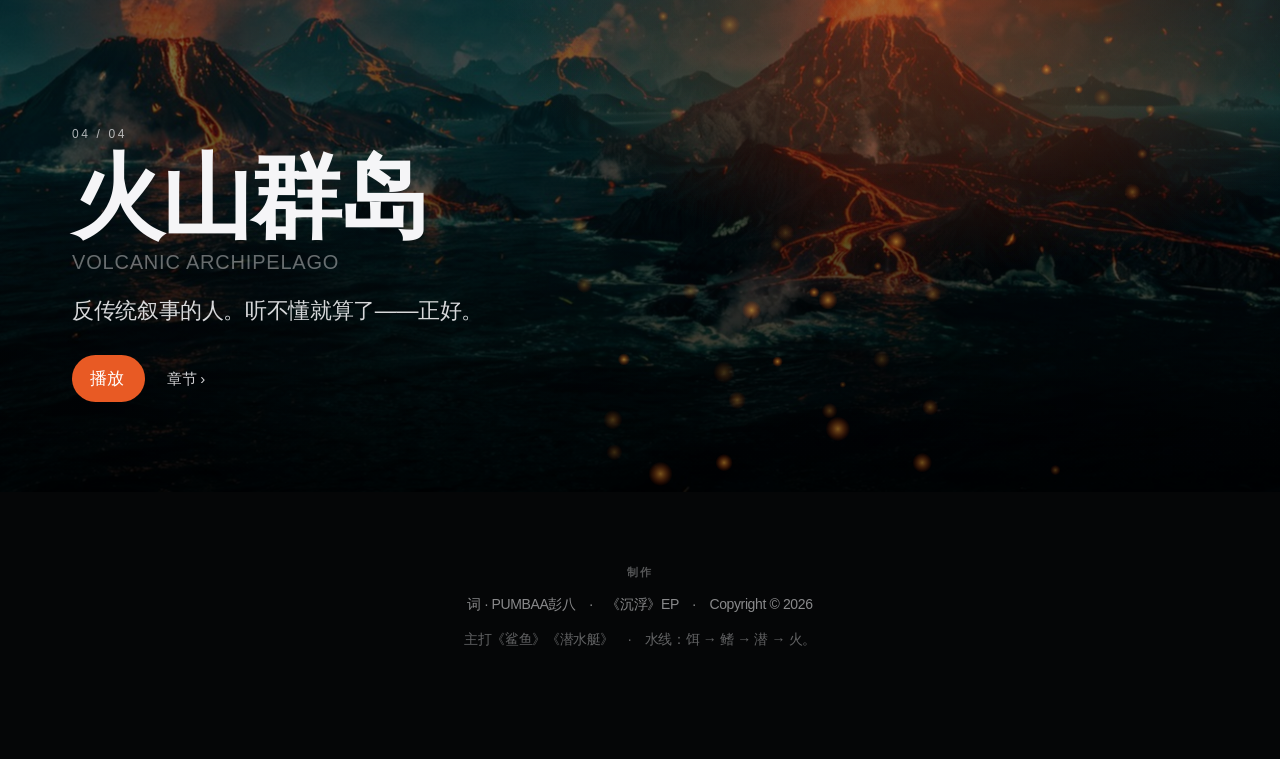
==== commit bc9bb95d: "chore: sync local updates (chenfu)" ====
--- a/static/index.html
+++ b/static/index.html
@@ -9,8 +9,8 @@
 <link rel="stylesheet" href="assets/motion.css"/>
 <link rel="stylesheet" href="assets/theme-hub.css"/>
   <link rel="apple-touch-icon" href="/icons/icon-192.png"/>
-  <link rel="stylesheet" href="/cloud-ui.css?v=20260902b"/>
-  <script defer src="/cloud-auth.js?v=20260902b"></script>
+  <link rel="stylesheet" href="/cloud-ui.css?v=20260902c"/>
+  <script defer src="/cloud-auth.js?v=20260902c"></script>
 </head>
 <body class="hub-page">
   <nav class="nav" aria-label="主导航">
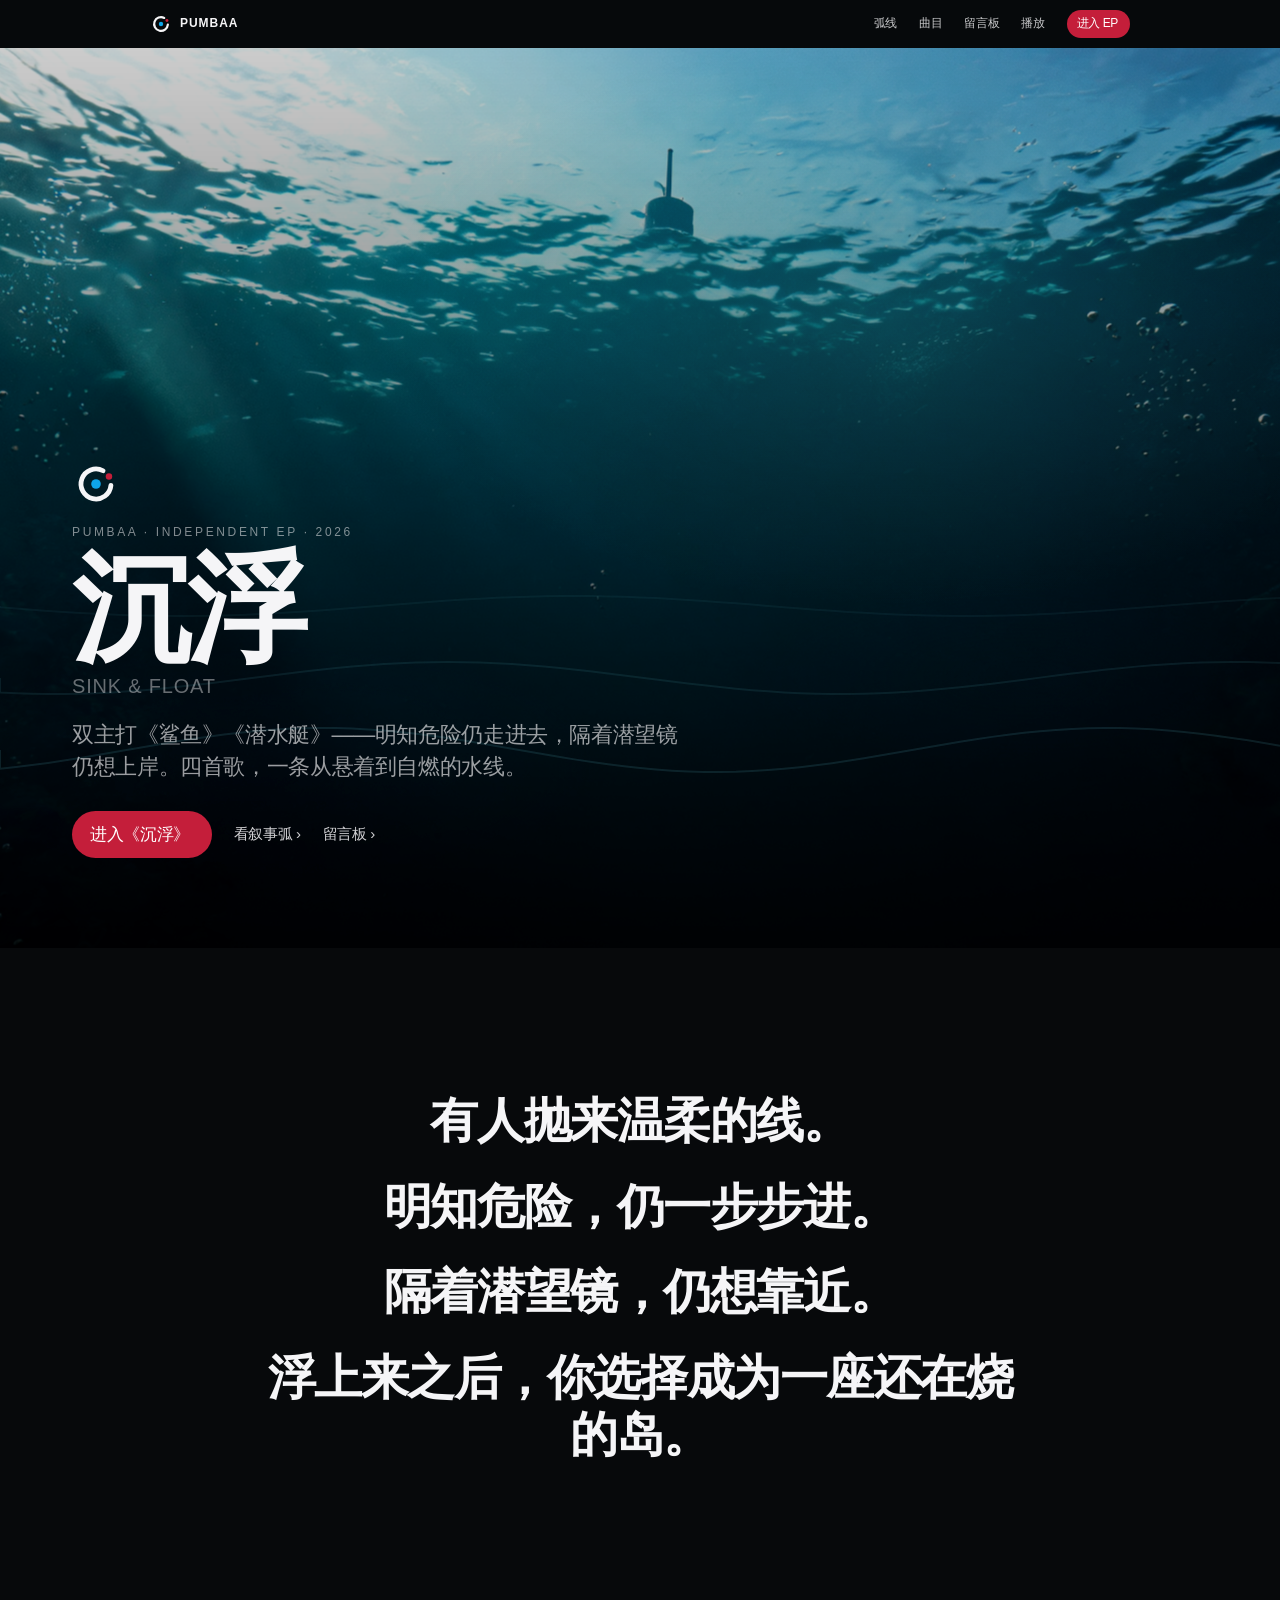
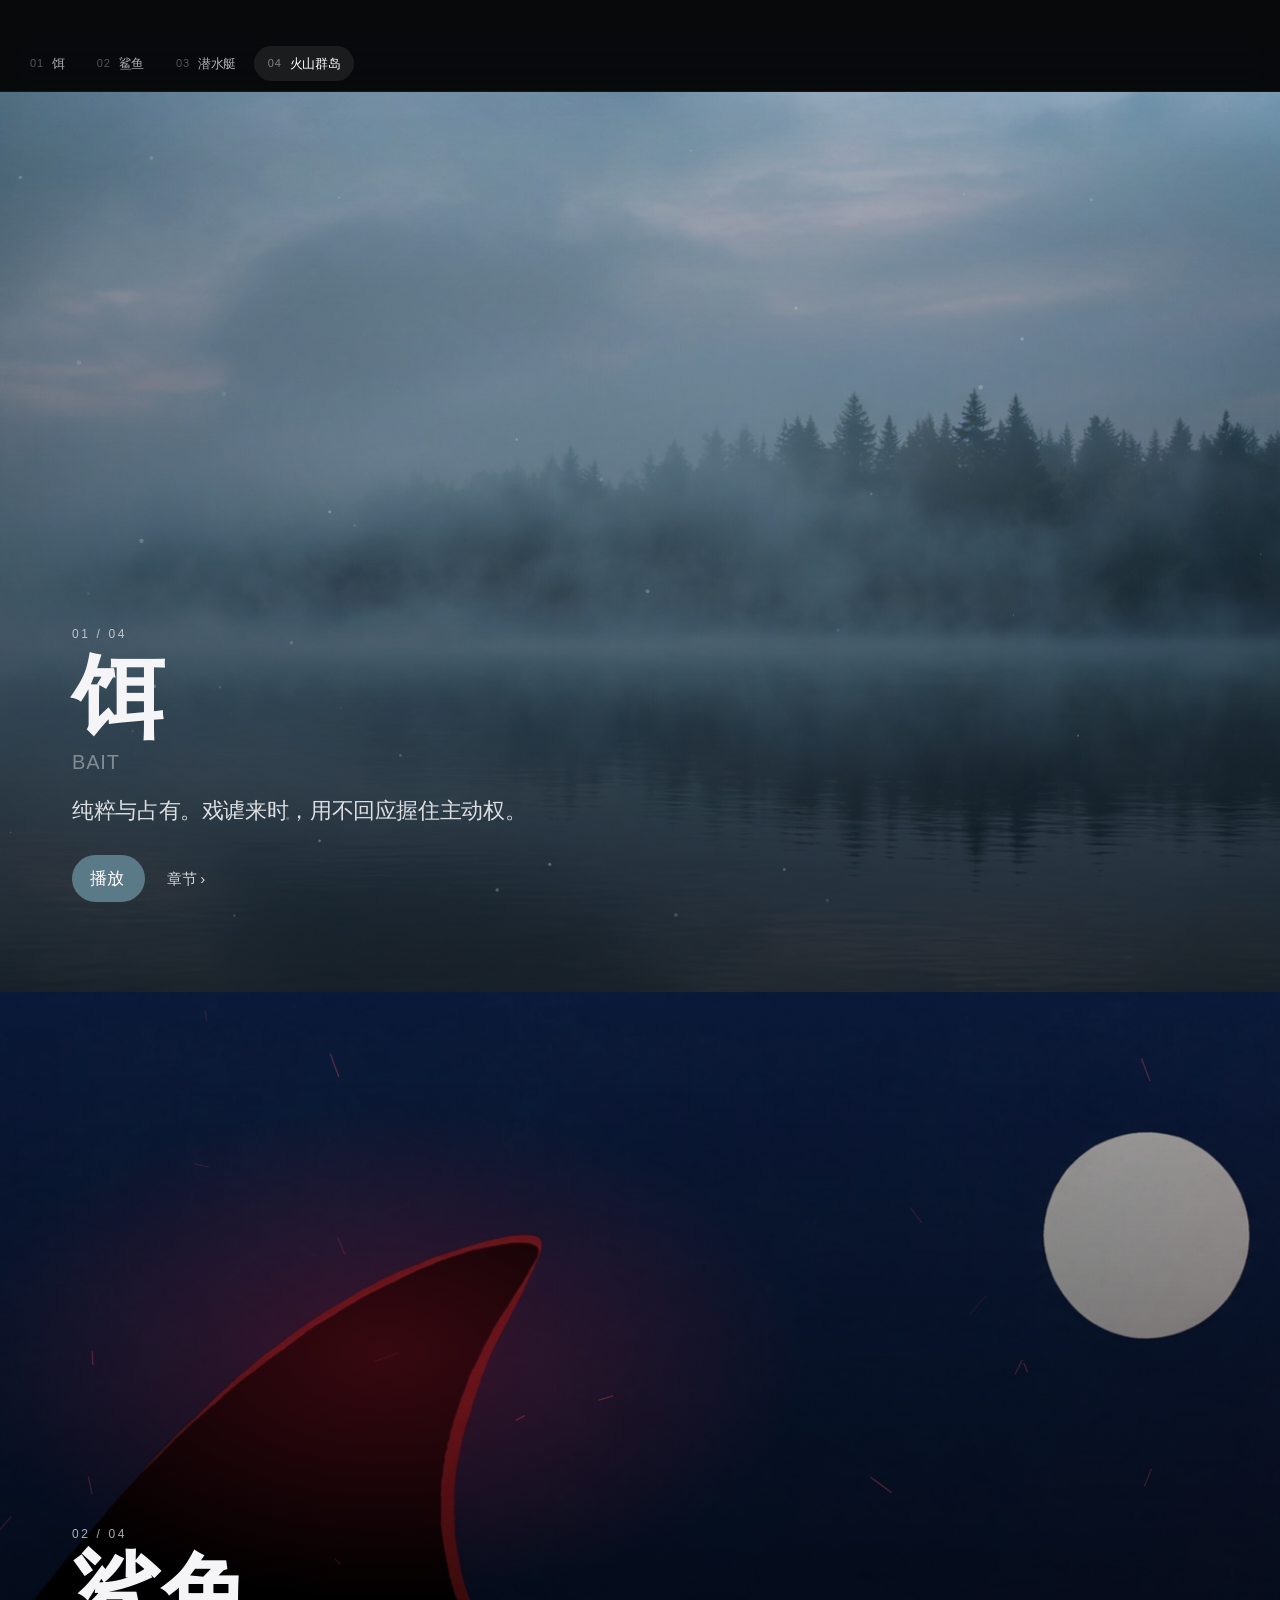
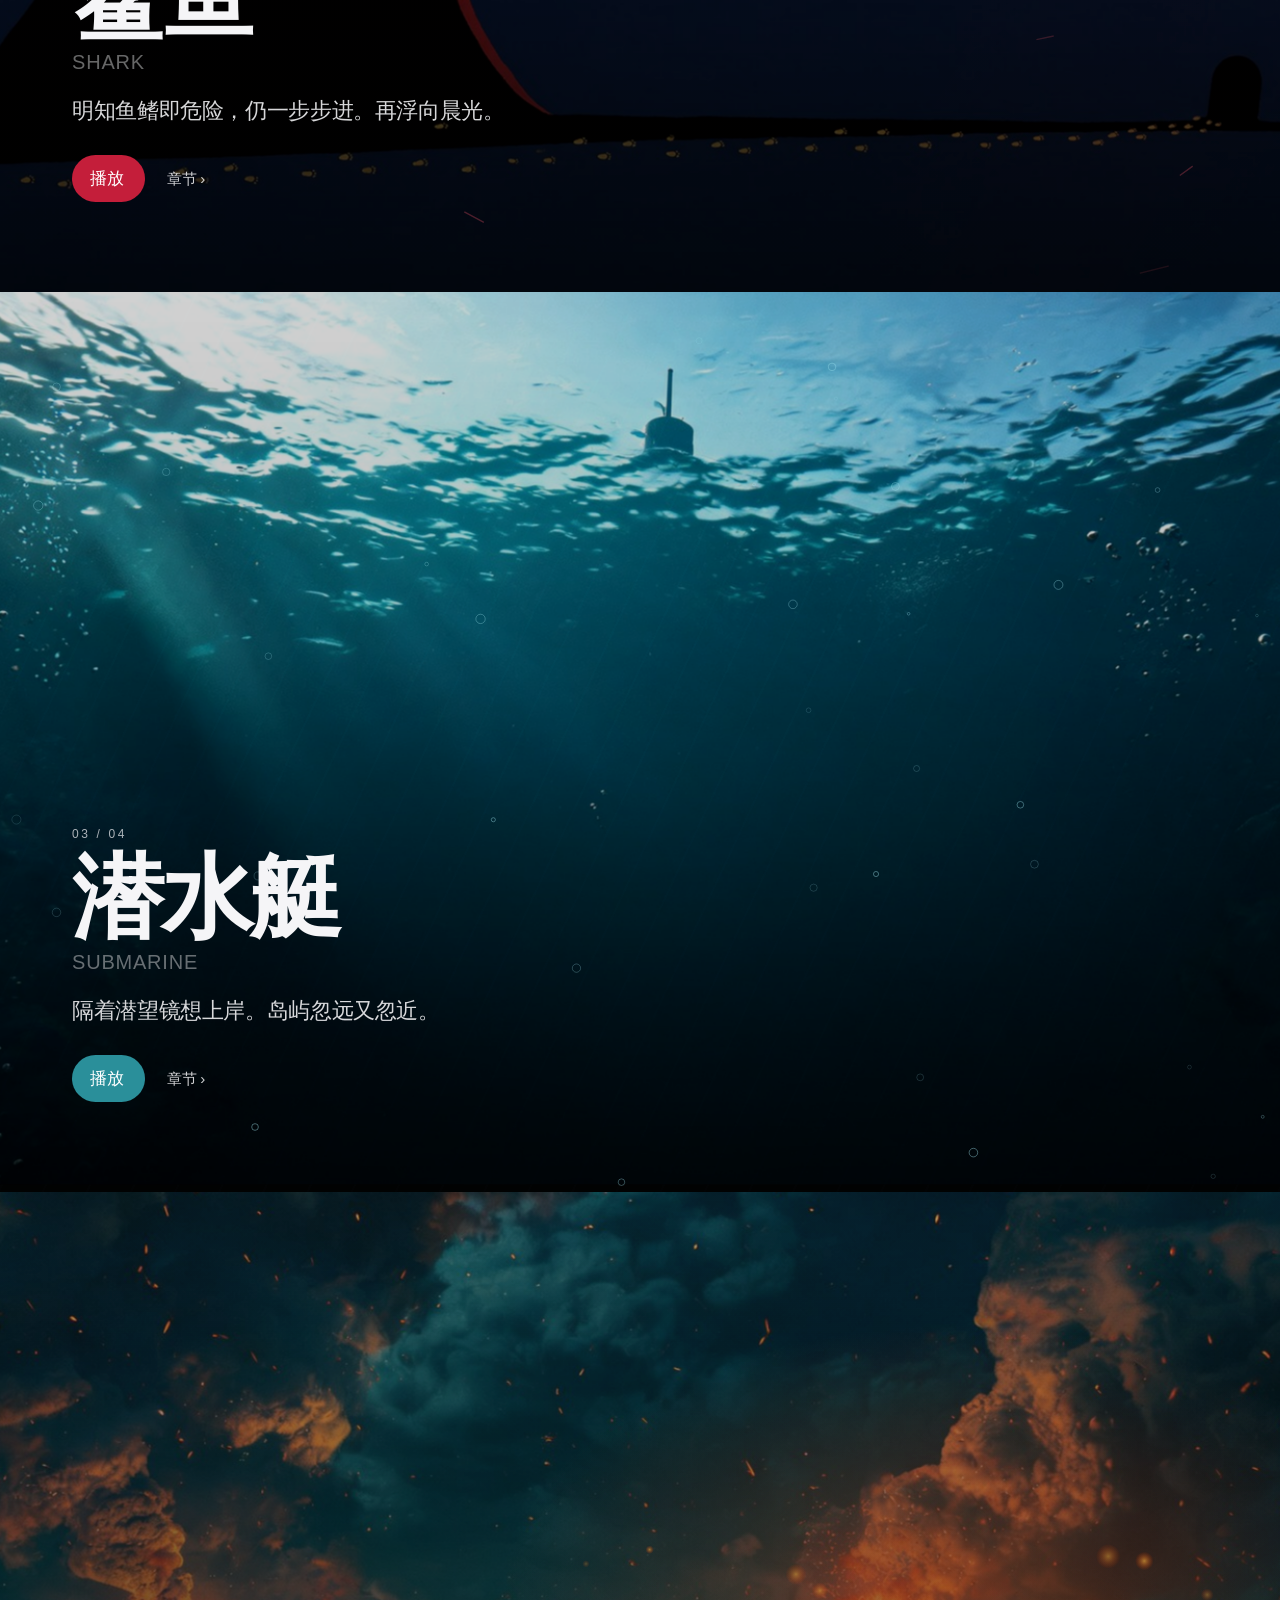
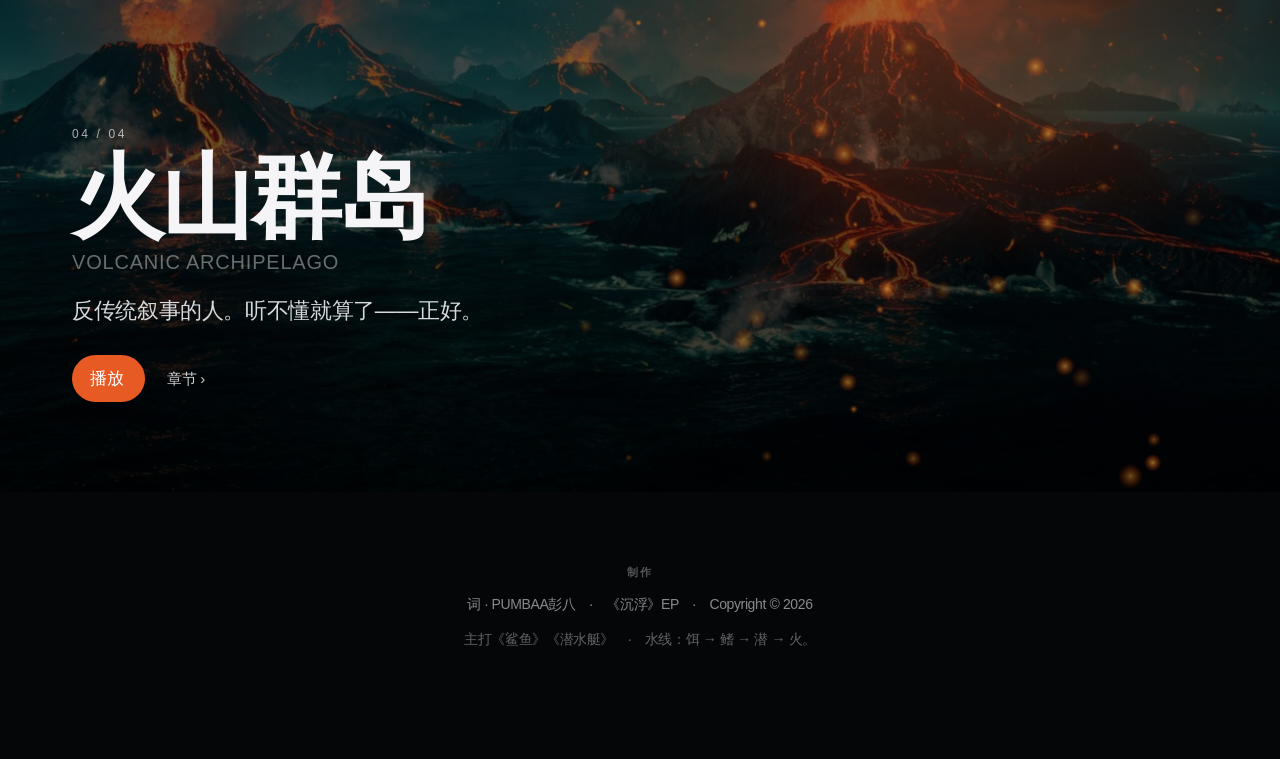
==== commit 16ca933b: "chore: bump asset version to 20260903a to bust cached cloud-player.js" ====
--- a/static/index.html
+++ b/static/index.html
@@ -9,8 +9,8 @@
 <link rel="stylesheet" href="assets/motion.css"/>
 <link rel="stylesheet" href="assets/theme-hub.css"/>
   <link rel="apple-touch-icon" href="/icons/icon-192.png"/>
-  <link rel="stylesheet" href="/cloud-ui.css?v=20260902c"/>
-  <script defer src="/cloud-auth.js?v=20260902c"></script>
+  <link rel="stylesheet" href="/cloud-ui.css?v=20260903a"/>
+  <script defer src="/cloud-auth.js?v=20260903a"></script>
 </head>
 <body class="hub-page">
   <nav class="nav" aria-label="主导航">
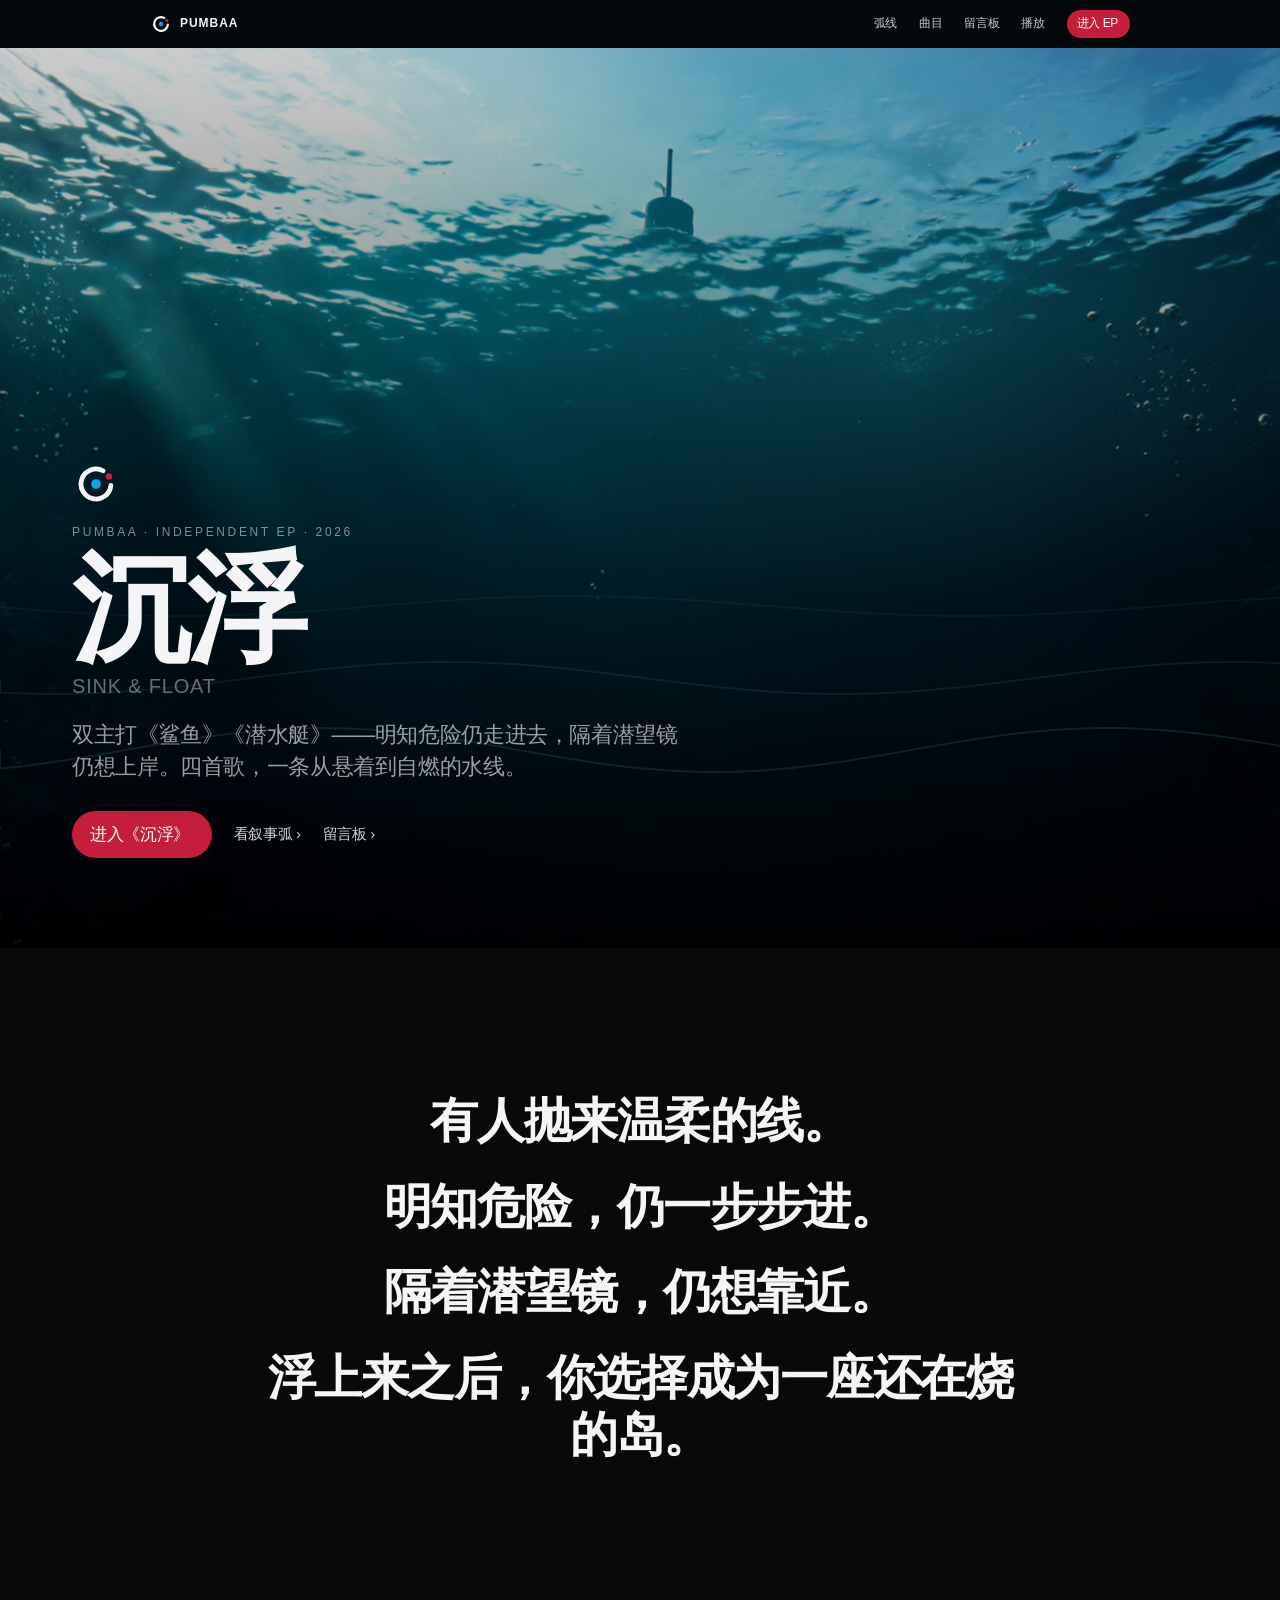
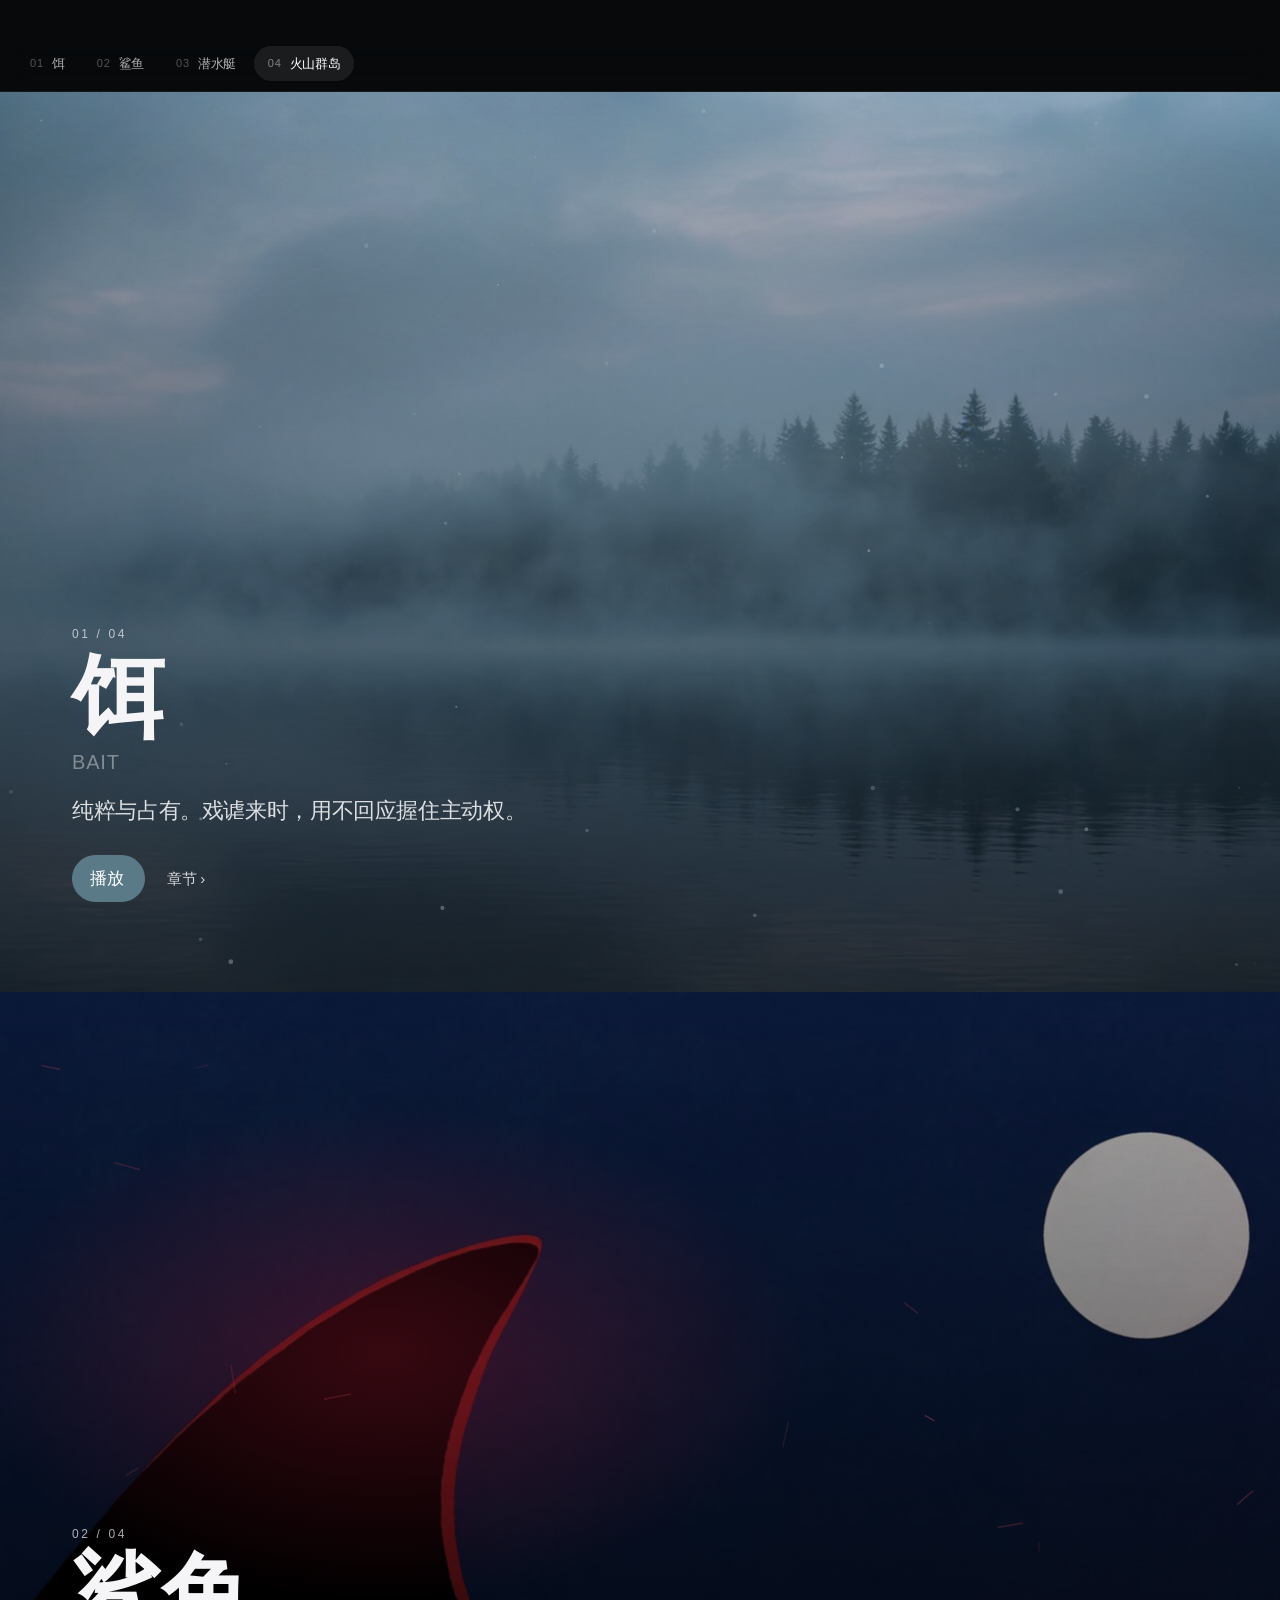
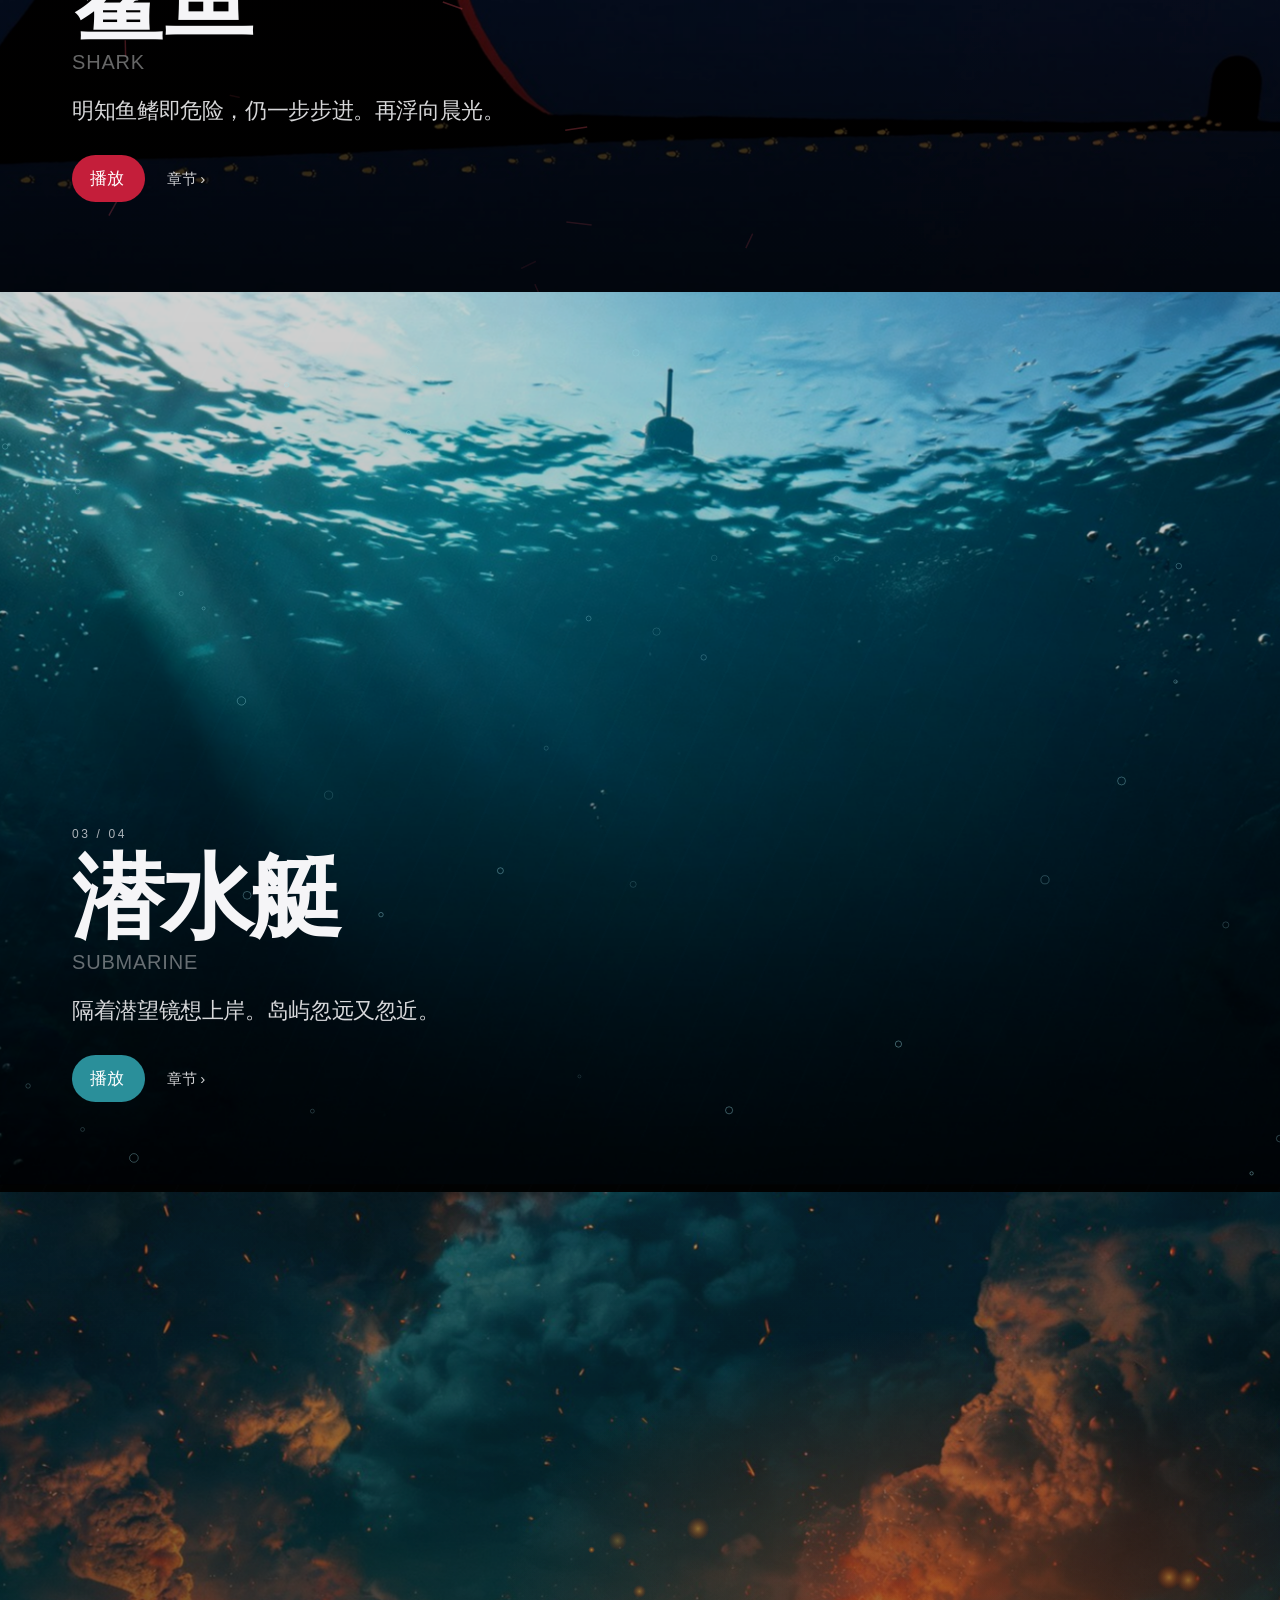
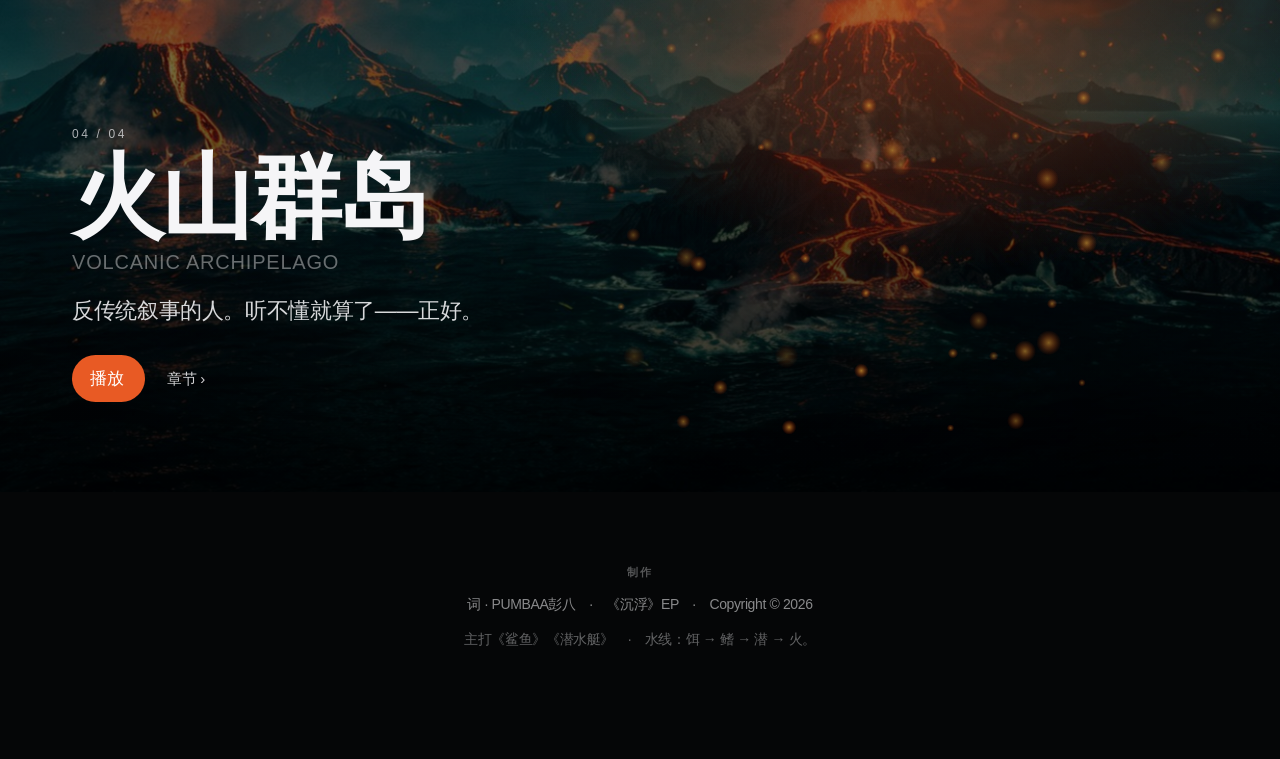
==== commit 87142fe2: "chore: bump asset version to 20260903b (seekbar timeupdate fix)" ====
--- a/static/index.html
+++ b/static/index.html
@@ -9,8 +9,8 @@
 <link rel="stylesheet" href="assets/motion.css"/>
 <link rel="stylesheet" href="assets/theme-hub.css"/>
   <link rel="apple-touch-icon" href="/icons/icon-192.png"/>
-  <link rel="stylesheet" href="/cloud-ui.css?v=20260903a"/>
-  <script defer src="/cloud-auth.js?v=20260903a"></script>
+  <link rel="stylesheet" href="/cloud-ui.css?v=20260903b"/>
+  <script defer src="/cloud-auth.js?v=20260903b"></script>
 </head>
 <body class="hub-page">
   <nav class="nav" aria-label="主导航">
